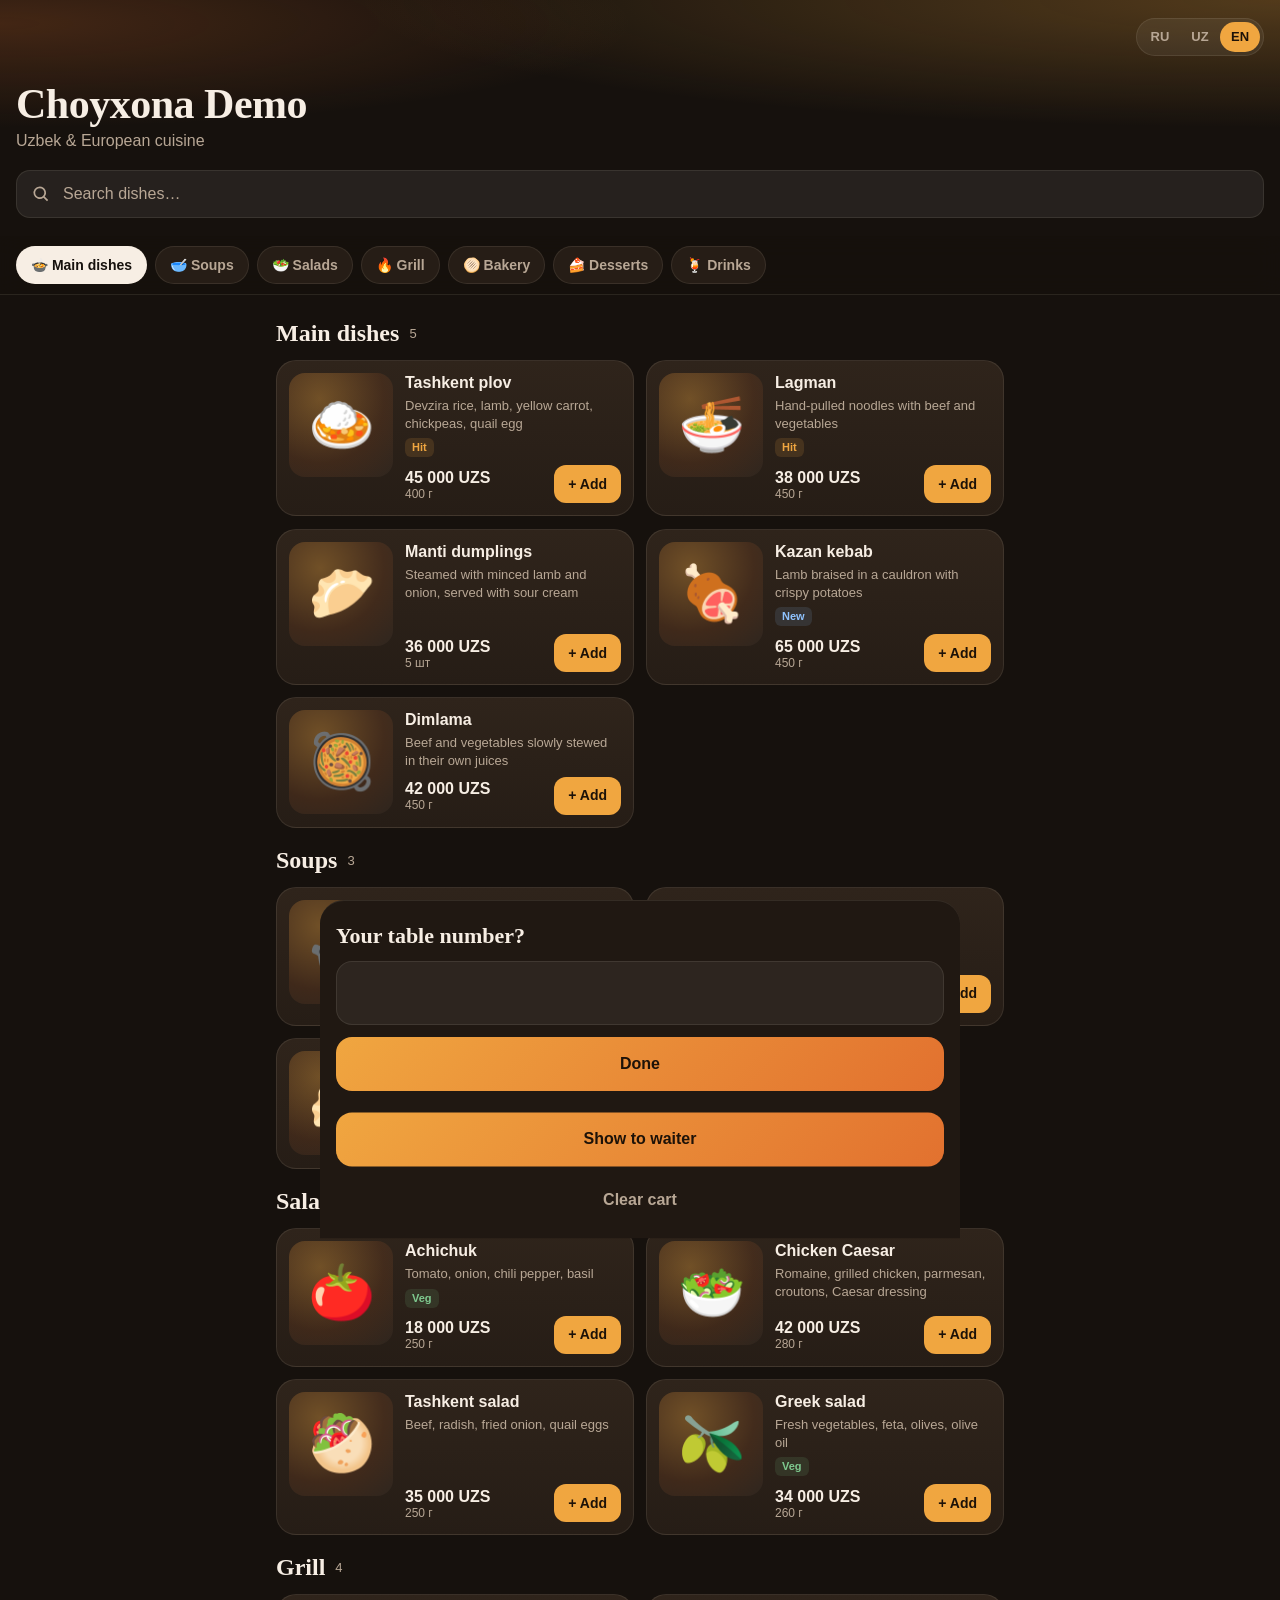
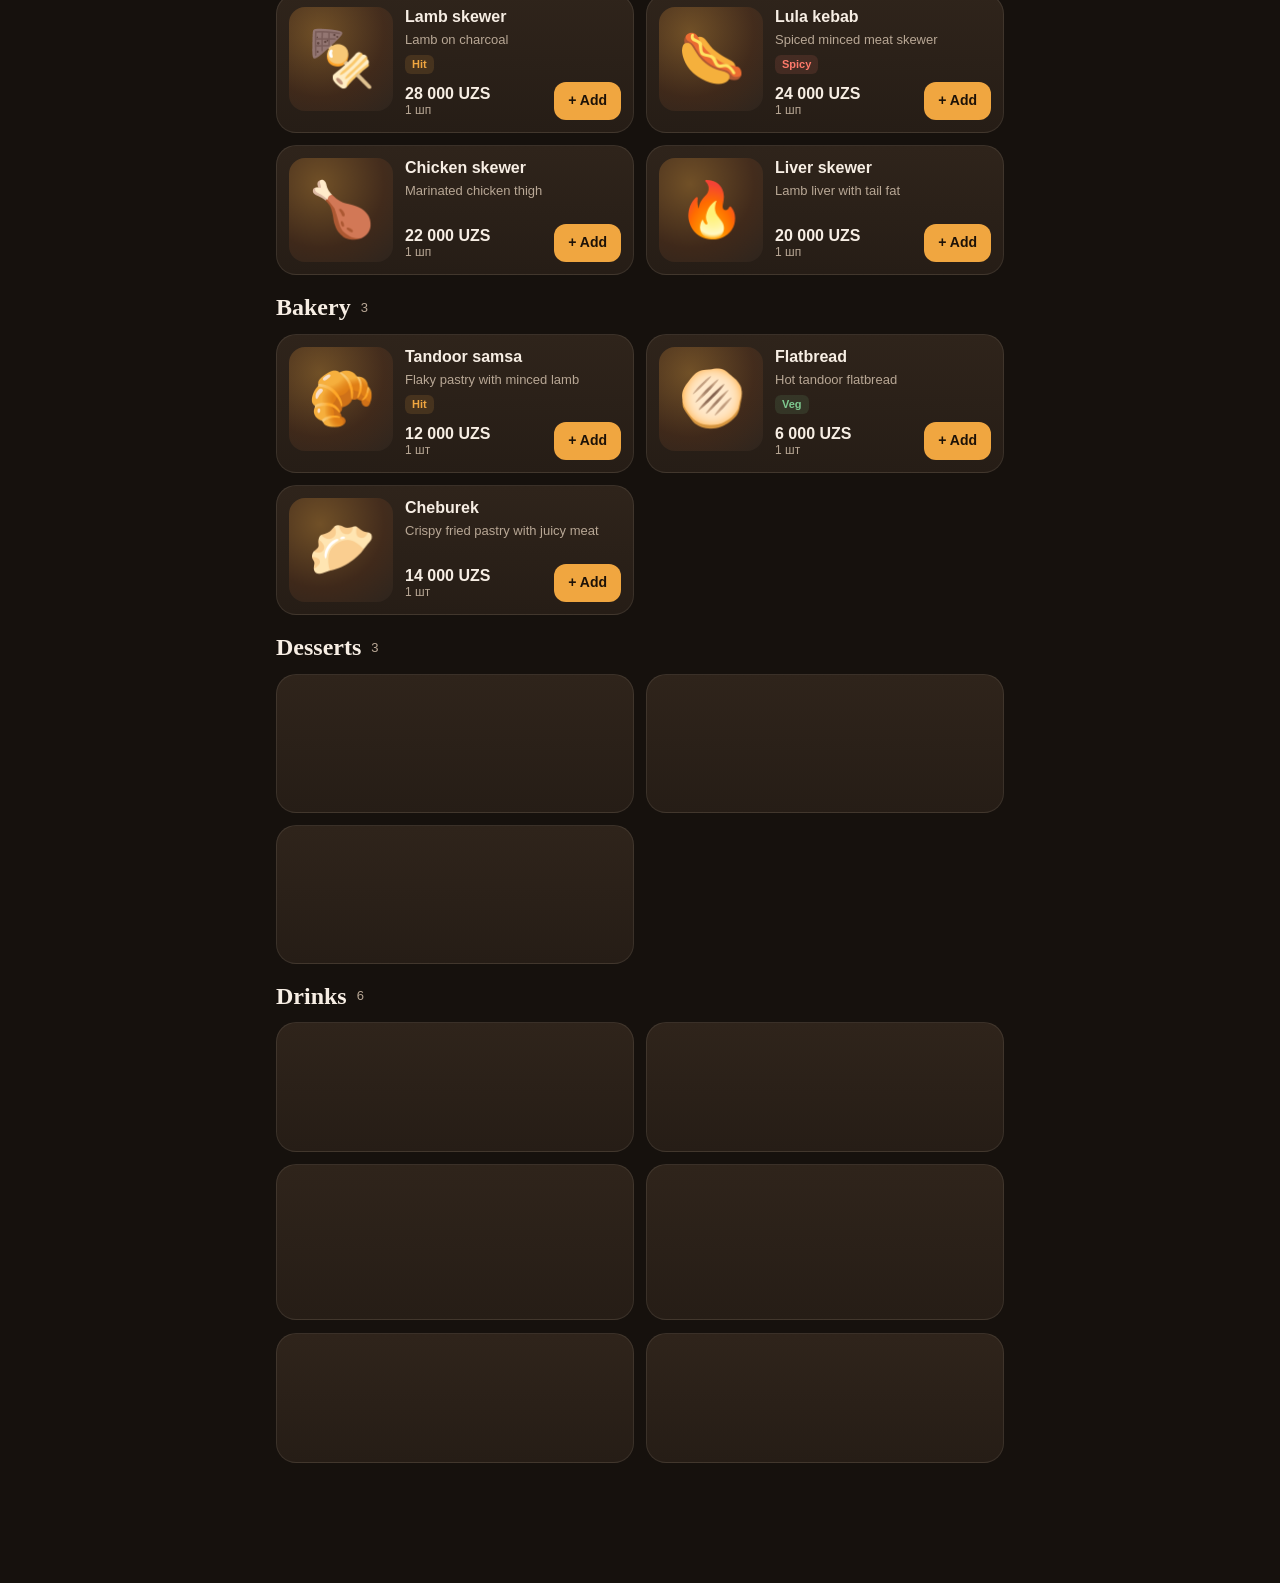
==== index.html @ f31976ab "Add free QR menu PWA with cart, waiter screen and table QR printing Static site (no server) for GitH" ====
<!doctype html>
<html lang="ru">
<head>
  <meta charset="utf-8">
  <meta name="viewport" content="width=device-width, initial-scale=1, viewport-fit=cover">
  <meta name="theme-color" content="#16110d">
  <meta name="description" content="Электронное меню ресторана">
  <title>Меню</title>
  <link rel="manifest" href="manifest.webmanifest">
  <link rel="icon" href="icons/icon.svg" type="image/svg+xml">
  <link rel="apple-touch-icon" href="icons/icon-192.png">
  <link rel="stylesheet" href="styles.css">
</head>
<body>
  <header class="hero">
    <div class="hero__top">
      <div class="table-badge" id="tableBadge" hidden></div>
      <div class="langs" id="langs" role="group" aria-label="Language">
        <button data-lang="ru">RU</button>
        <button data-lang="uz">UZ</button>
        <button data-lang="en">EN</button>
      </div>
    </div>
    <h1 class="hero__name" id="restName"></h1>
    <p class="hero__tagline" id="restTagline"></p>
    <label class="search">
      <svg viewBox="0 0 24 24" aria-hidden="true"><path d="M10.5 3a7.5 7.5 0 0 1 5.9 12.1l4.2 4.2-1.4 1.4-4.2-4.2A7.5 7.5 0 1 1 10.5 3Zm0 2a5.5 5.5 0 1 0 0 11 5.5 5.5 0 0 0 0-11Z"/></svg>
      <input id="search" type="search" autocomplete="off" enterkeyhint="search">
    </label>
  </header>

  <nav class="cats" id="cats" aria-label="Categories"></nav>

  <main id="menu" class="menu"></main>
  <p class="empty" id="emptySearch" hidden></p>

  <!-- Плавающая кнопка корзины -->
  <button class="cart-fab" id="cartFab" hidden>
    <span class="cart-fab__count" id="fabCount">0</span>
    <span class="cart-fab__label" id="fabLabel"></span>
    <span class="cart-fab__sum" id="fabSum"></span>
  </button>

  <!-- Шторка корзины -->
  <div class="sheet" id="cartSheet" aria-hidden="true">
    <div class="sheet__backdrop" data-close></div>
    <section class="sheet__panel" role="dialog" aria-modal="true" aria-labelledby="cartTitle">
      <div class="sheet__grip" data-close></div>
      <div class="sheet__head">
        <h2 id="cartTitle"></h2>
        <button class="icon-btn" data-close aria-label="Close">✕</button>
      </div>
      <div class="cart-list" id="cartList"></div>
      <label class="note">
        <span id="noteLabel"></span>
        <textarea id="orderNote" rows="2"></textarea>
      </label>
      <div class="totals" id="cartTotals"></div>
      <button class="btn btn--primary" id="showWaiter"></button>
      <button class="btn btn--ghost" id="clearCart"></button>
    </section>
  </div>

  <!-- Экран для официанта -->
  <div class="waiter" id="waiter" aria-hidden="true">
    <div class="waiter__inner">
      <div class="waiter__head">
        <button class="icon-btn" id="waiterBack" aria-label="Back">←</button>
        <span id="waiterTitle"></span>
        <span></span>
      </div>
      <div class="waiter__table" id="waiterTable"></div>
      <div class="waiter__time" id="waiterTime"></div>
      <ol class="waiter__list" id="waiterList"></ol>
      <div class="waiter__note" id="waiterNote" hidden></div>
      <div class="waiter__total" id="waiterTotal"></div>
      <div class="waiter__actions">
        <button class="btn btn--dark" id="shareOrder"></button>
        <button class="btn btn--outline" id="doneOrder"></button>
      </div>
    </div>
  </div>

  <!-- Ввод номера стола -->
  <div class="sheet" id="tableSheet" aria-hidden="true">
    <div class="sheet__backdrop" data-close></div>
    <section class="sheet__panel sheet__panel--small" role="dialog" aria-modal="true">
      <h2 id="tableAsk"></h2>
      <input class="table-input" id="tableInput" type="number" inputmode="numeric" min="1" max="999">
      <button class="btn btn--primary" id="tableSave"></button>
    </section>
  </div>

  <div class="toast" id="toast" role="status" aria-live="polite"></div>

  <script src="menu.js"></script>
  <script src="app.js"></script>
</body>
</html>
---- styles.css ----
:root {
  --bg: #16110d;
  --bg-2: #201812;
  --card: #261d16;
  --card-2: #2f241b;
  --line: rgba(255, 236, 214, .09);
  --text: #f7eee4;
  --muted: #b8a795;
  --accent: #f0a640;
  --accent-2: #e2712f;
  --accent-ink: #1d1208;
  --green: #7ec98f;
  --red: #ff7a6b;
  --radius: 20px;
  --safe-b: env(safe-area-inset-bottom, 0px);
  --font: -apple-system, BlinkMacSystemFont, "Segoe UI", Roboto, "Helvetica Neue", Arial, sans-serif;
  --serif: Georgia, "Times New Roman", serif;
}

* { box-sizing: border-box; -webkit-tap-highlight-color: transparent; }
html { scroll-behavior: smooth; scroll-padding-top: 64px; }
body {
  margin: 0;
  background: var(--bg);
  color: var(--text);
  font: 16px/1.4 var(--font);
  -webkit-font-smoothing: antialiased;
  overscroll-behavior-y: none;
}
body.locked { overflow: hidden; }
button { font: inherit; color: inherit; cursor: pointer; border: 0; background: none; }
[hidden] { display: none !important; }

/* ---------- Шапка ---------- */
.hero {
  position: relative;
  padding: 18px 16px 18px;
  background:
    radial-gradient(120% 90% at 100% 0%, rgba(240, 166, 64, .28), transparent 60%),
    radial-gradient(90% 80% at 0% 10%, rgba(226, 113, 47, .22), transparent 55%),
    var(--bg);
  overflow: hidden;
}
.hero::after {
  content: "";
  position: absolute; inset: auto -20% -60px auto;
  width: 220px; height: 220px; border-radius: 50%;
  border: 1px dashed rgba(240, 166, 64, .25);
  pointer-events: none;
}
.hero__top { display: flex; justify-content: space-between; align-items: center; gap: 8px; min-height: 36px; }
.hero__name {
  margin: 26px 0 4px;
  font: 700 clamp(30px, 9vw, 42px)/1.05 var(--serif);
  letter-spacing: -.5px;
}
.hero__tagline { margin: 0 0 18px; color: var(--muted); }

.table-badge {
  padding: 7px 12px;
  border-radius: 999px;
  background: rgba(240, 166, 64, .15);
  color: var(--accent);
  font-weight: 600; font-size: 14px;
}
.langs {
  display: flex; margin-left: auto;
  padding: 3px; border-radius: 999px;
  background: rgba(255, 255, 255, .06);
  border: 1px solid var(--line);
}
.langs button {
  min-width: 40px; height: 30px; padding: 0 10px;
  border-radius: 999px; font-size: 13px; font-weight: 600; color: var(--muted);
  transition: background .2s, color .2s;
}
.langs button.active { background: var(--accent); color: var(--accent-ink); }

.search {
  display: flex; align-items: center; gap: 10px;
  height: 48px; padding: 0 14px;
  border-radius: 14px;
  background: rgba(255, 255, 255, .07);
  border: 1px solid var(--line);
}
.search svg { width: 20px; height: 20px; fill: var(--muted); flex: none; }
.search input {
  flex: 1; min-width: 0; height: 100%;
  border: 0; outline: 0; background: none; color: var(--text);
  font: inherit; font-size: 16px;
}
.search input::placeholder { color: var(--muted); }

/* ---------- Категории ---------- */
.cats {
  position: sticky; top: 0; z-index: 20;
  display: flex; gap: 8px;
  padding: 10px 16px;
  overflow-x: auto; scrollbar-width: none;
  background: rgba(22, 17, 13, .92);
  backdrop-filter: blur(12px); -webkit-backdrop-filter: blur(12px);
  border-bottom: 1px solid var(--line);
}
.cats::-webkit-scrollbar { display: none; }
.cats button {
  flex: none;
  height: 38px; padding: 0 14px;
  border-radius: 999px;
  background: var(--card); border: 1px solid var(--line);
  font-size: 14px; font-weight: 600; color: var(--muted);
  white-space: nowrap;
  transition: background .2s, color .2s;
}
.cats button.active { background: var(--text); color: var(--bg); }

/* ---------- Меню ---------- */
.menu { padding: 6px 16px 120px; max-width: 760px; margin: 0 auto; }
.section { padding-top: 18px; }
.section__title {
  display: flex; align-items: center; gap: 10px;
  margin: 0 0 12px;
  font: 700 24px/1.2 var(--serif);
}
.section__title small { font: 500 13px var(--font); color: var(--muted); }
.grid { display: grid; gap: 12px; }
@media (min-width: 620px) { .grid { grid-template-columns: 1fr 1fr; } }

.dish {
  display: flex; gap: 12px;
  padding: 12px;
  border-radius: var(--radius);
  background: linear-gradient(180deg, var(--card-2), var(--card));
  border: 1px solid var(--line);
  content-visibility: auto;
  contain-intrinsic-size: auto 132px;
}
.dish__pic {
  position: relative; flex: none;
  width: 104px; height: 104px;
  border-radius: 16px; overflow: hidden;
  display: grid; place-items: center;
  font-size: 54px;
  background: radial-gradient(circle at 30% 25%, rgba(240,166,64,.35), rgba(226,113,47,.12) 60%, rgba(255,255,255,.03));
}
.dish__pic img { position: absolute; inset: 0; width: 100%; height: 100%; object-fit: cover; }
.dish__body { flex: 1; min-width: 0; display: flex; flex-direction: column; }
.dish__name { margin: 0; font-size: 16px; font-weight: 650; line-height: 1.25; }
.dish__desc {
  margin: 4px 0 0; color: var(--muted); font-size: 13px; line-height: 1.35;
  display: -webkit-box; -webkit-line-clamp: 2; -webkit-box-orient: vertical; overflow: hidden;
}
.tags { display: flex; flex-wrap: wrap; gap: 4px; margin-top: 6px; }
.tag { padding: 2px 7px; border-radius: 6px; font-size: 11px; font-weight: 700; background: rgba(255,255,255,.07); }
.tag--hit { color: var(--accent); background: rgba(240,166,64,.14); }
.tag--spicy { color: var(--red); background: rgba(255,122,107,.12); }
.tag--veg { color: var(--green); background: rgba(126,201,143,.12); }
.tag--new { color: #8fc3ff; background: rgba(143,195,255,.12); }
.dish__foot { margin-top: auto; padding-top: 8px; display: flex; align-items: center; justify-content: space-between; gap: 8px; }
.price { font-weight: 750; font-size: 16px; white-space: nowrap; line-height: 1.2; }
.price small { display: block; color: var(--muted); font-weight: 500; font-size: 12px; }

.add {
  height: 38px; min-width: 38px; padding: 0 14px;
  border-radius: 12px;
  background: var(--accent); color: var(--accent-ink);
  font-weight: 750; font-size: 14px; white-space: nowrap;
  transition: transform .12s;
}
.add:active { transform: scale(.94); }
.stepper {
  display: flex; align-items: center;
  height: 38px; border-radius: 12px;
  background: rgba(240,166,64,.14);
}
.stepper button {
  width: 38px; height: 38px; border-radius: 12px;
  font-size: 20px; font-weight: 700; color: var(--accent);
}
.stepper button:active { background: rgba(240,166,64,.2); }
.stepper span { min-width: 22px; text-align: center; font-weight: 750; }

.empty { text-align: center; color: var(--muted); padding: 30px 16px 140px; }

/* ---------- Кнопка корзины ---------- */
.cart-fab {
  position: fixed; z-index: 30;
  left: 16px; right: 16px; bottom: calc(14px + var(--safe-b));
  max-width: 560px; margin: 0 auto;
  display: flex; align-items: center; gap: 12px;
  height: 60px; padding: 0 18px 0 10px;
  border-radius: 18px;
  background: linear-gradient(135deg, var(--accent), var(--accent-2));
  color: var(--accent-ink);
  box-shadow: 0 12px 30px rgba(226, 113, 47, .35);
  animation: rise .35s cubic-bezier(.2, .9, .3, 1.2);
}
.cart-fab.bump { animation: bump .3s; }
.cart-fab__count {
  display: grid; place-items: center;
  min-width: 40px; height: 40px; padding: 0 8px; border-radius: 12px;
  background: rgba(29, 18, 8, .16); font-weight: 800;
}
.cart-fab__label { flex: 1; text-align: left; font-weight: 750; }
.cart-fab__sum { font-weight: 800; }
@keyframes rise { from { transform: translateY(120%); } to { transform: none; } }
@keyframes bump { 40% { transform: scale(1.04); } }

/* ---------- Шторка ---------- */
.sheet { position: fixed; inset: 0; z-index: 50; pointer-events: none; }
.sheet__backdrop {
  position: absolute; inset: 0; background: rgba(0, 0, 0, .55);
  opacity: 0; transition: opacity .25s;
}
.sheet__panel {
  position: absolute; left: 0; right: 0; bottom: 0;
  max-width: 640px; margin: 0 auto;
  max-height: 88vh; max-height: 88dvh;
  display: flex; flex-direction: column; gap: 12px;
  padding: 8px 16px calc(16px + var(--safe-b));
  border-radius: 24px 24px 0 0;
  background: var(--bg-2);
  border-top: 1px solid var(--line);
  transform: translateY(100%);
  transition: transform .32s cubic-bezier(.2, .8, .2, 1);
}
.sheet__panel--small { padding-top: 22px; }
.sheet.open { pointer-events: auto; }
.sheet.open .sheet__backdrop { opacity: 1; }
.sheet.open .sheet__panel { transform: none; }
.sheet__grip { width: 44px; height: 5px; margin: 4px auto 2px; border-radius: 9px; background: rgba(255,255,255,.2); }
.sheet__head { display: flex; justify-content: space-between; align-items: center; }
.sheet h2 { margin: 0; font: 700 22px var(--serif); }
.icon-btn {
  width: 40px; height: 40px; border-radius: 12px;
  background: rgba(255,255,255,.07); font-size: 18px;
}

.cart-list { overflow-y: auto; margin: 0 -16px; padding: 0 16px; overscroll-behavior: contain; }
.cart-row { display: flex; align-items: center; gap: 12px; padding: 12px 0; border-bottom: 1px solid var(--line); }
.cart-row__emoji { font-size: 30px; width: 44px; text-align: center; flex: none; }
.cart-row__info { flex: 1; min-width: 0; }
.cart-row__name { font-weight: 650; }
.cart-row__price { color: var(--muted); font-size: 14px; }

.note { display: flex; flex-direction: column; gap: 6px; font-size: 14px; color: var(--muted); }
.note textarea {
  width: 100%; resize: none;
  padding: 10px 12px; border-radius: 12px;
  border: 1px solid var(--line); background: rgba(255,255,255,.05);
  color: var(--text); font: inherit; font-size: 16px;
}
.totals { display: grid; gap: 4px; font-size: 15px; }
.totals div { display: flex; justify-content: space-between; color: var(--muted); }
.totals .grand { color: var(--text); font-size: 20px; font-weight: 800; padding-top: 4px; }

.btn {
  height: 54px; width: 100%; border-radius: 16px;
  font-weight: 750; font-size: 16px;
  transition: transform .12s;
}
.btn:active { transform: scale(.98); }
.btn--primary { background: linear-gradient(135deg, var(--accent), var(--accent-2)); color: var(--accent-ink); }
.btn--ghost { height: 44px; color: var(--muted); }
.btn--dark { background: #1d1208; color: #fff; }
.btn--outline { border: 2px solid #1d1208; color: #1d1208; }

.table-input {
  height: 64px; width: 100%;
  border-radius: 16px; border: 1px solid var(--line);
  background: rgba(255,255,255,.06); color: var(--text);
  text-align: center; font: 800 32px var(--font);
}

/* ---------- Экран официанта (светлый, крупный) ---------- */
.waiter {
  position: fixed; inset: 0; z-index: 60;
  background: #fbf6ef; color: #1d1208;
  overflow-y: auto;
  opacity: 0; transform: scale(.98); pointer-events: none;
  transition: opacity .25s, transform .25s;
}
.waiter.open { opacity: 1; transform: none; pointer-events: auto; }
.waiter__inner { max-width: 640px; margin: 0 auto; padding: 14px 18px calc(24px + var(--safe-b)); }
.waiter__head { display: flex; justify-content: space-between; align-items: center; font-weight: 700; color: #7a6450; }
.waiter .icon-btn { background: rgba(29,18,8,.07); }
.waiter__table { margin-top: 18px; text-align: center; font: 800 clamp(44px, 14vw, 72px)/1 var(--font); }
.waiter__time { text-align: center; color: #7a6450; margin-top: 6px; }
.waiter__list { list-style: none; margin: 22px 0 0; padding: 0; border-top: 2px solid #1d1208; }
.waiter__list li {
  display: grid; grid-template-columns: 54px 1fr auto; gap: 10px; align-items: baseline;
  padding: 14px 0; border-bottom: 1px dashed rgba(29,18,8,.25);
  font-size: 20px;
}
.waiter__list .q { font-weight: 900; font-size: 24px; }
.waiter__list .n { font-weight: 650; }
.waiter__list .n small { display: block; font-size: 14px; font-weight: 500; color: #7a6450; }
.waiter__list .s { font-weight: 700; white-space: nowrap; font-size: 17px; }
.waiter__note { margin-top: 14px; padding: 12px 14px; border-radius: 12px; background: #fff0c9; font-size: 17px; }
.waiter__total { margin: 18px 0 22px; display: grid; gap: 4px; font-size: 16px; color: #7a6450; }
.waiter__total div { display: flex; justify-content: space-between; }
.waiter__total .grand { color: #1d1208; font-size: 26px; font-weight: 900; }
.waiter__actions { display: grid; gap: 10px; }

/* ---------- Toast ---------- */
.toast {
  position: fixed; z-index: 80; left: 50%; bottom: calc(90px + var(--safe-b));
  transform: translate(-50%, 20px); opacity: 0;
  padding: 10px 16px; border-radius: 12px;
  background: var(--text); color: var(--bg); font-weight: 650; font-size: 14px;
  pointer-events: none; transition: opacity .2s, transform .2s;
  max-width: calc(100% - 32px); text-align: center;
}
.toast.show { opacity: 1; transform: translate(-50%, 0); }

@media (prefers-reduced-motion: reduce) {
  *, *::before, *::after { animation: none !important; transition: none !important; }
  html { scroll-behavior: auto; }
}
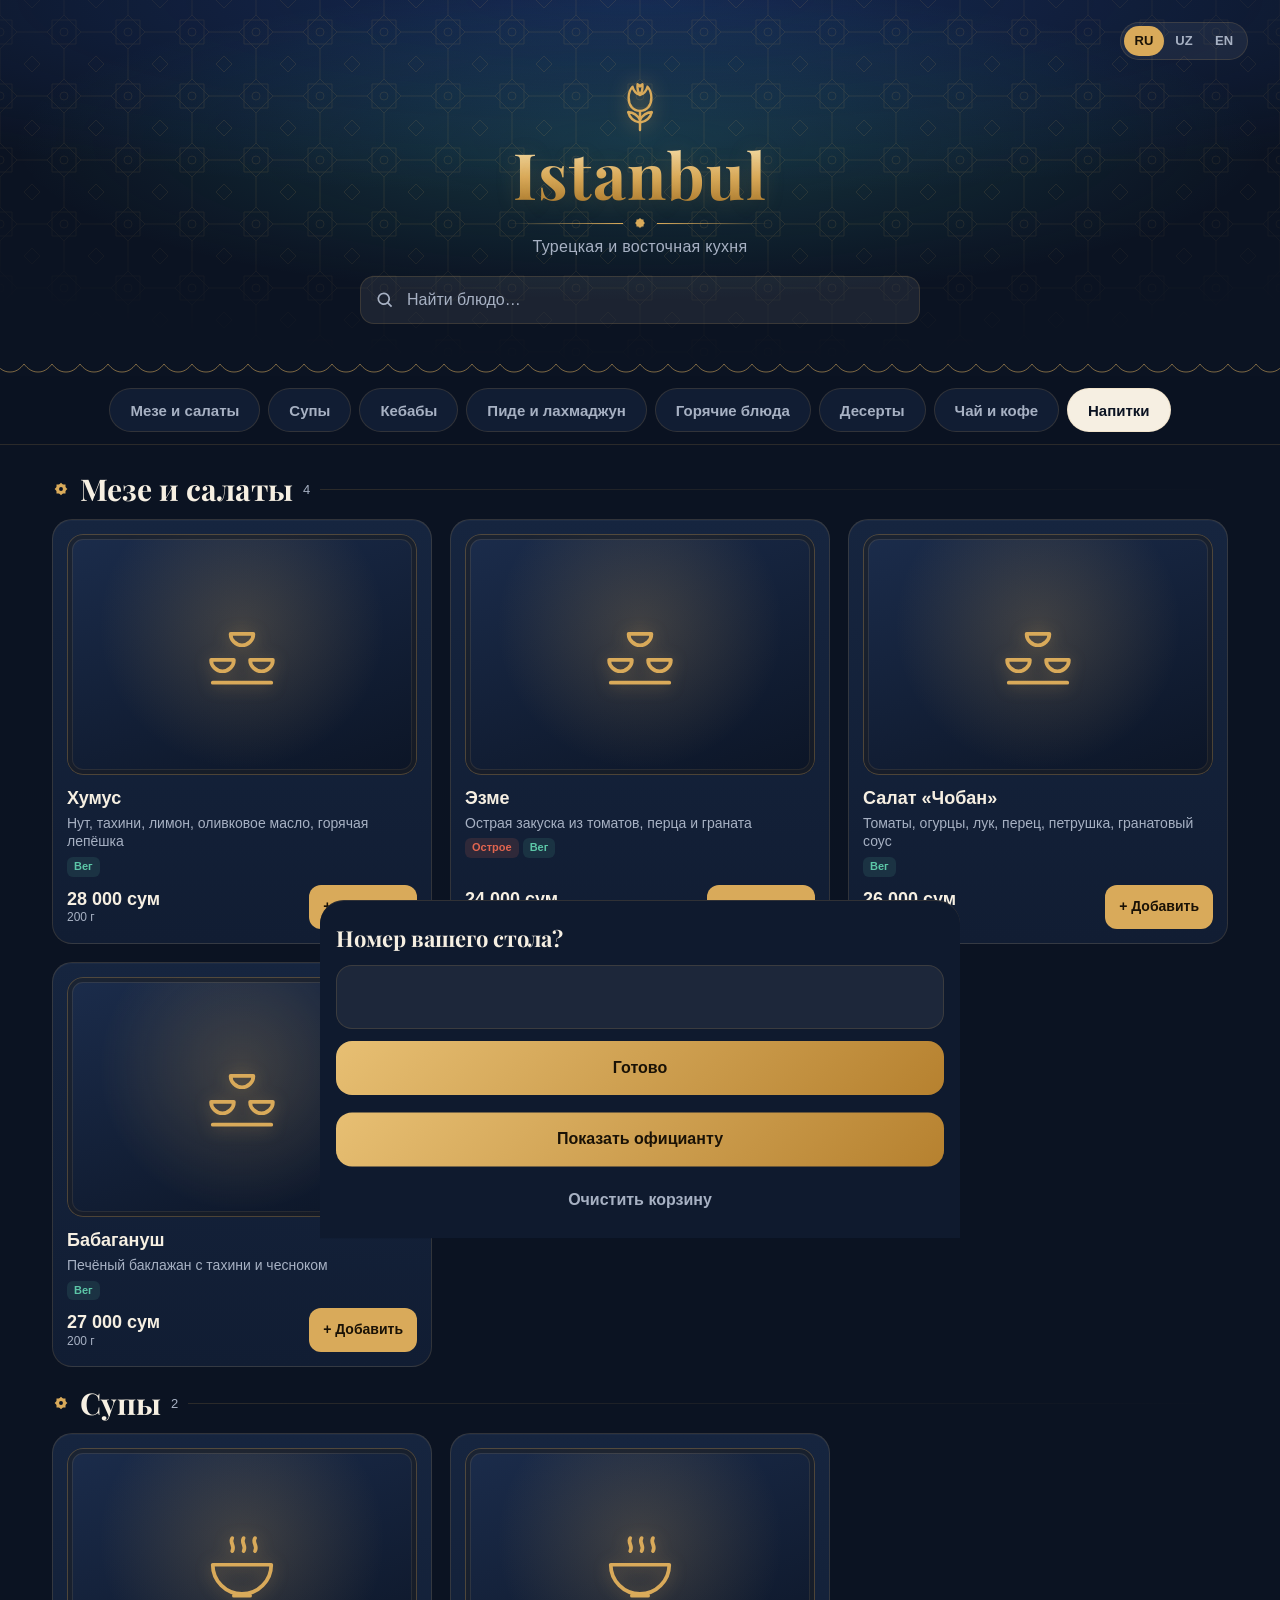
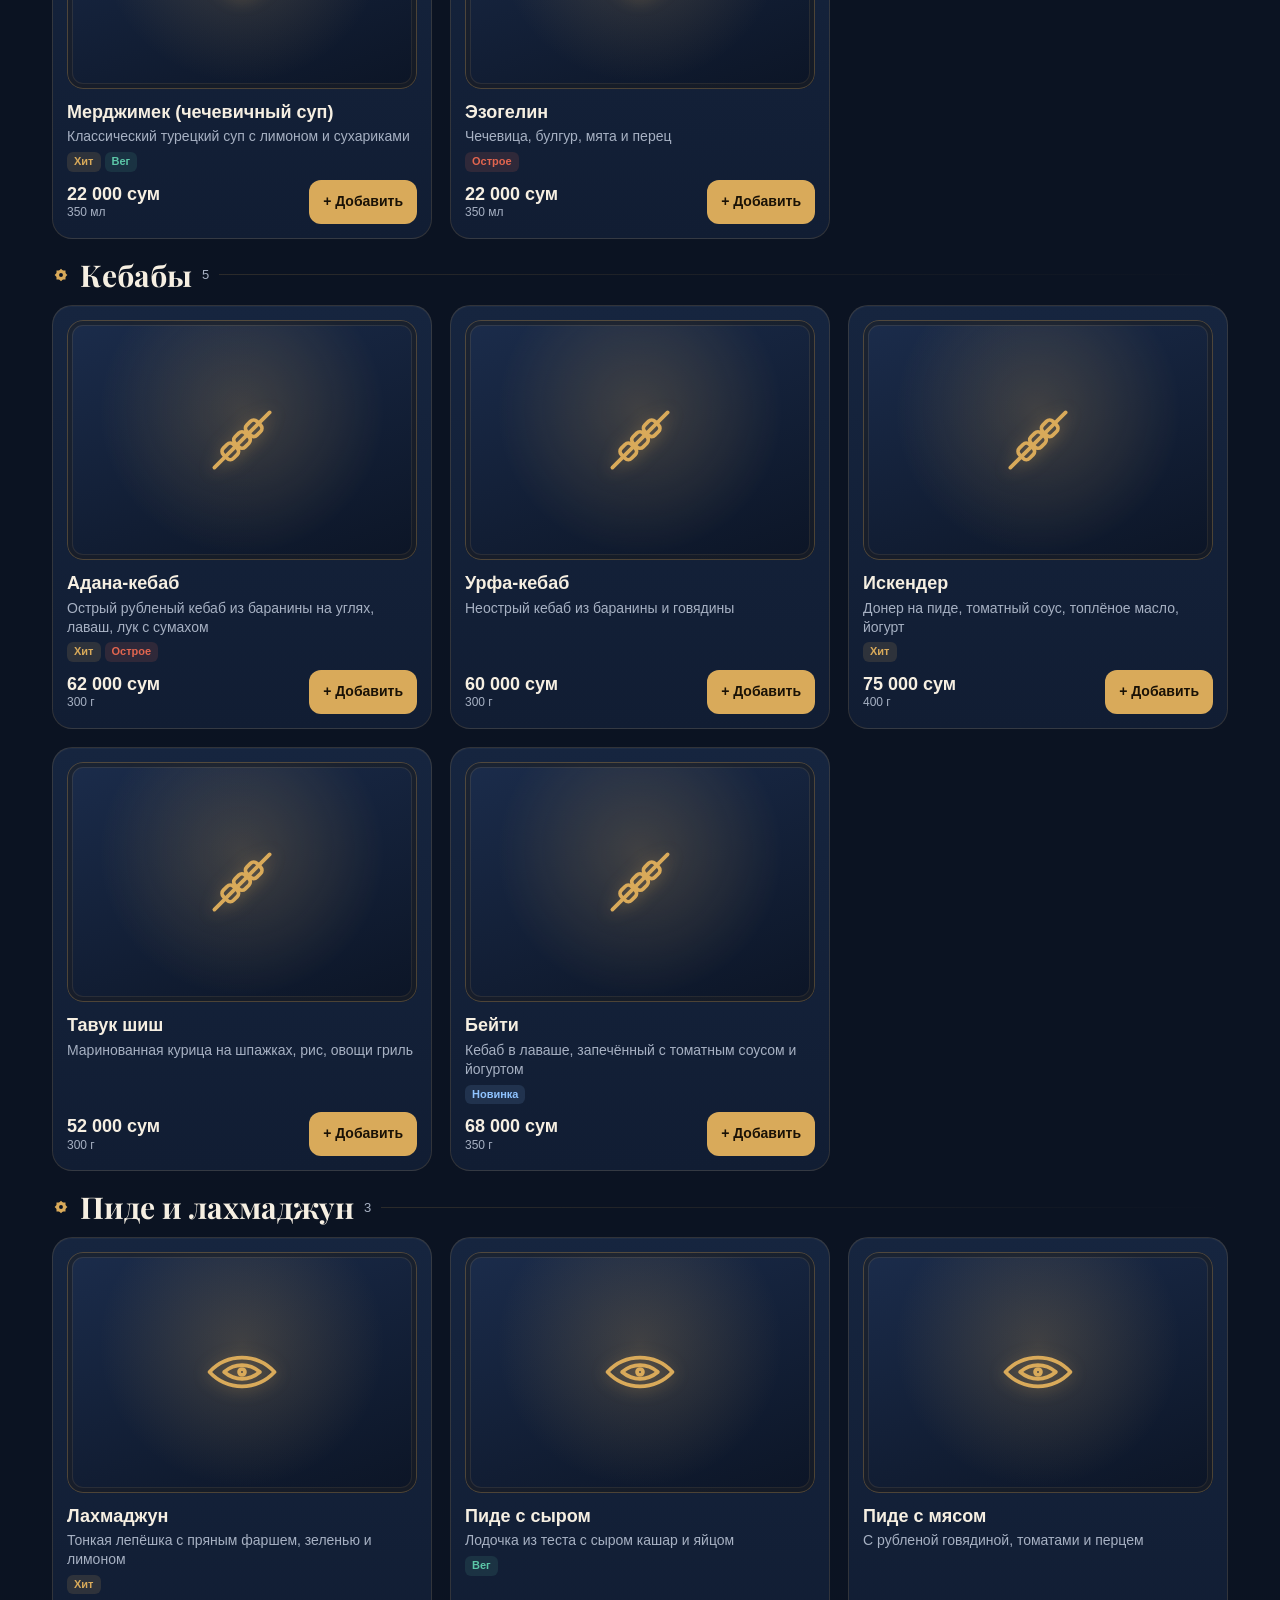
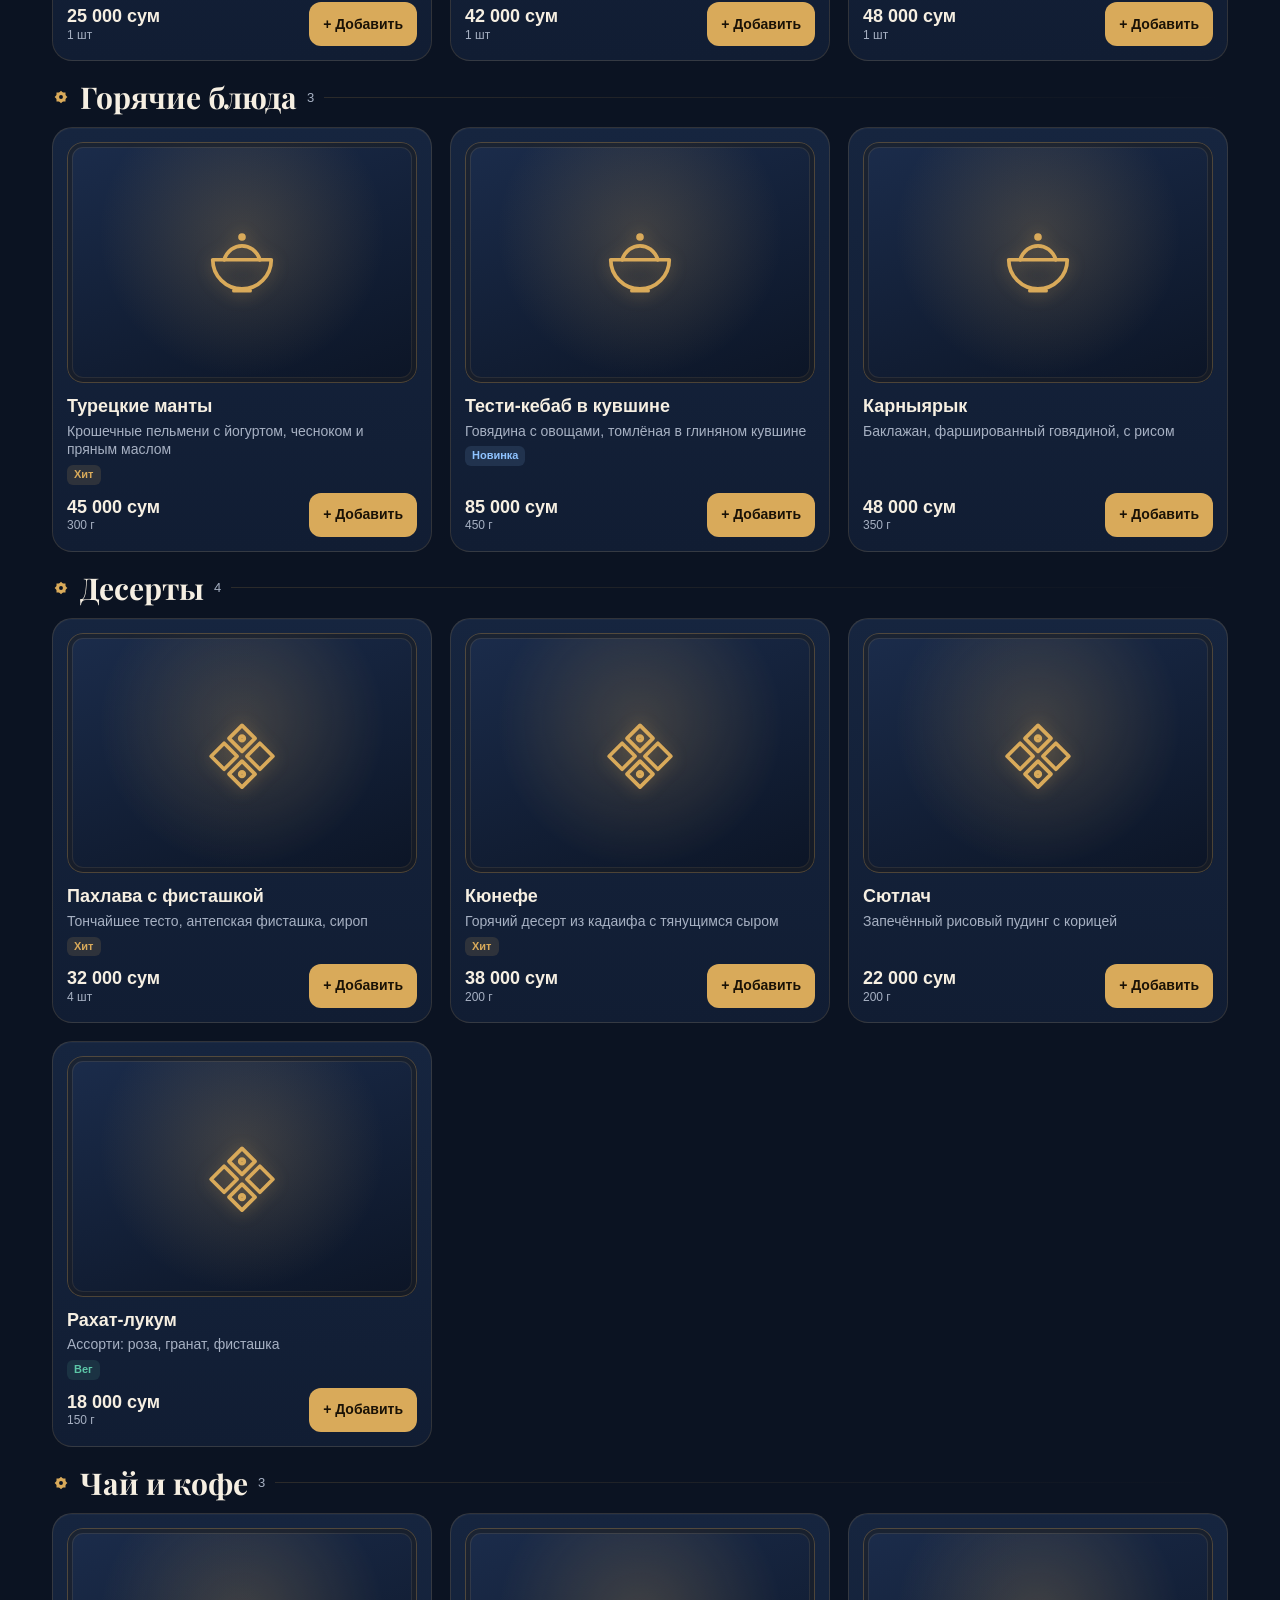
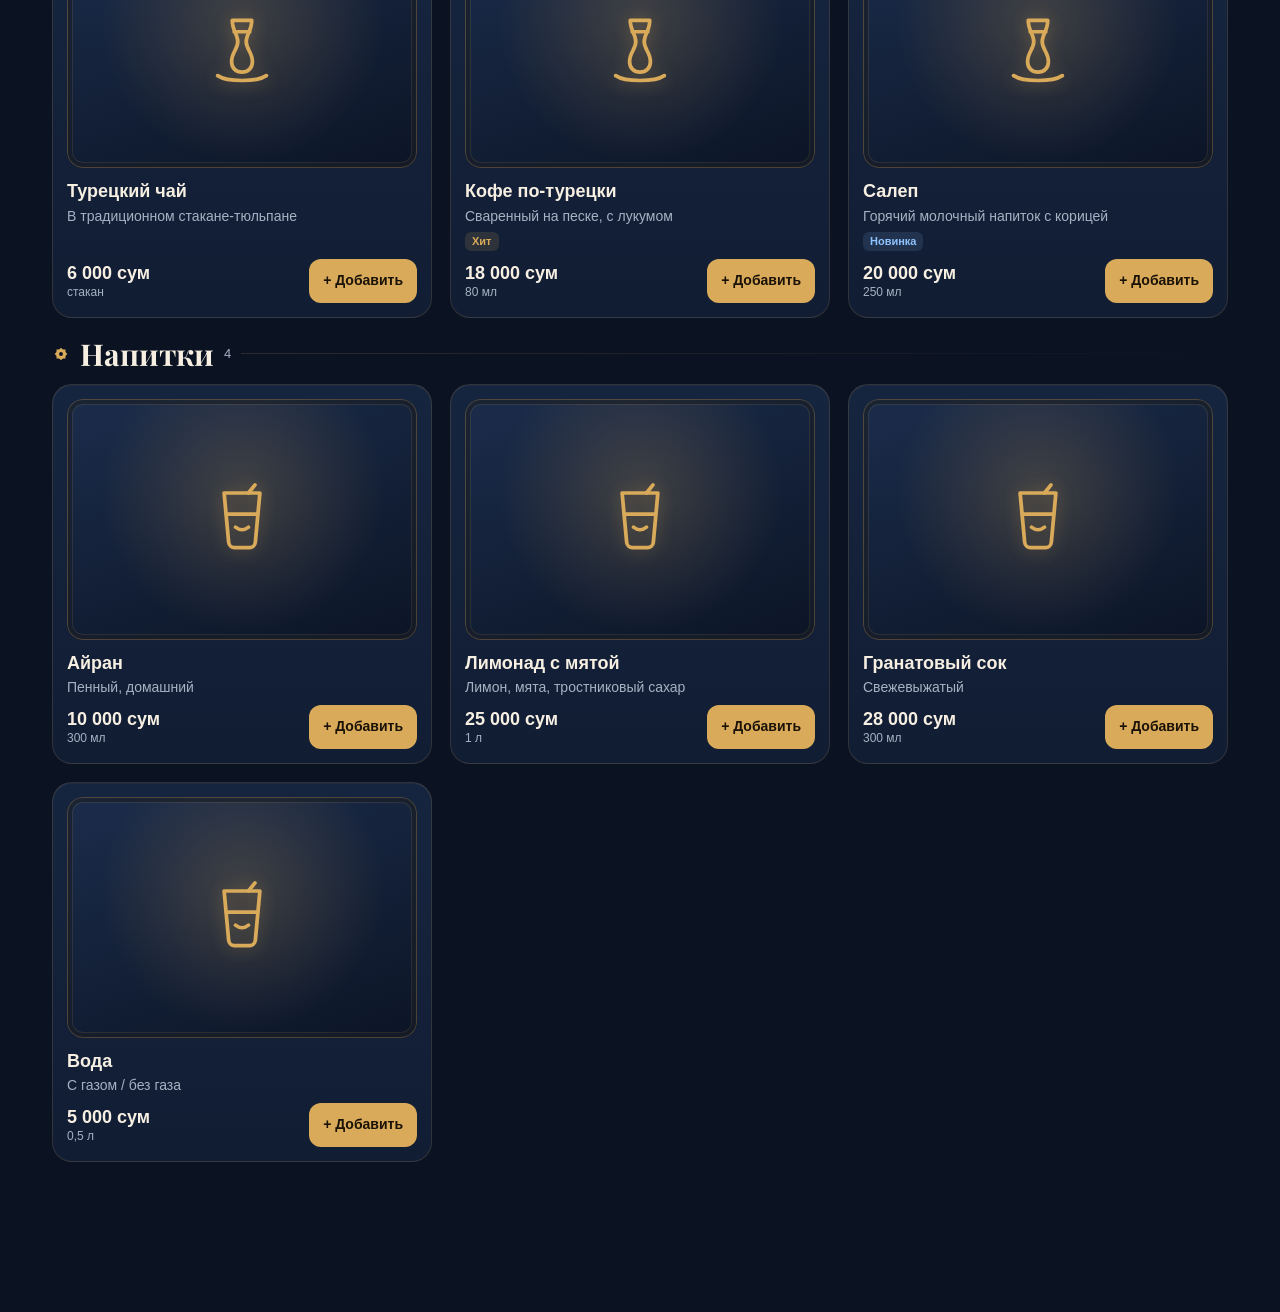
==== commit 28fa771b: "Istanbul theme, tablet layout and Android tablet app - Ottoman/Iznik look: midnight blue, gold, tuli" ====
--- a/index.html
+++ b/index.html
@@ -3,12 +3,13 @@
 <head>
   <meta charset="utf-8">
   <meta name="viewport" content="width=device-width, initial-scale=1, viewport-fit=cover">
-  <meta name="theme-color" content="#16110d">
+  <meta name="theme-color" content="#0b1322">
   <meta name="description" content="Электронное меню ресторана">
   <title>Меню</title>
   <link rel="manifest" href="manifest.webmanifest">
   <link rel="icon" href="icons/icon.svg" type="image/svg+xml">
   <link rel="apple-touch-icon" href="icons/icon-192.png">
+  <link rel="preload" href="fonts/playfair-display-latin-700-normal.woff2" as="font" type="font/woff2" crossorigin>
   <link rel="stylesheet" href="styles.css">
 </head>
 <body>
@@ -21,7 +22,14 @@
         <button data-lang="en">EN</button>
       </div>
     </div>
+    <svg class="hero__tulip" viewBox="0 0 24 24" aria-hidden="true">
+      <path d="M12 21.5V13.6"/>
+      <path d="M12 18.4c-2.6-.4-4.3-2-4.9-4.3 2.2.2 3.9 1.4 4.9 3.3M12 18.4c2.6-.4 4.3-2 4.9-4.3-2.2.2-3.9 1.4-4.9 3.3"/>
+      <path d="M12 13.6c-3.1 0-4.7-2.4-4.7-5.4 0-1.9.6-3.5 1.6-4.6.4 1.7 1.4 2.8 3.1 3.4 1.7-.6 2.7-1.7 3.1-3.4 1 1.1 1.6 2.7 1.6 4.6 0 3-1.6 5.4-4.7 5.4Z"/>
+      <path d="M12 7c-.9-1.3-1.2-2.8-1-4.4.4.2.8.5 1 .9.2-.4.6-.7 1-.9.2 1.6-.1 3.1-1 4.4Z"/>
+    </svg>
     <h1 class="hero__name" id="restName"></h1>
+    <div class="orn" aria-hidden="true"><svg viewBox="0 0 24 24"><rect x="6" y="6" width="12" height="12"/><rect x="6" y="6" width="12" height="12" transform="rotate(45 12 12)"/></svg></div>
     <p class="hero__tagline" id="restTagline"></p>
     <label class="search">
       <svg viewBox="0 0 24 24" aria-hidden="true"><path d="M10.5 3a7.5 7.5 0 0 1 5.9 12.1l4.2 4.2-1.4 1.4-4.2-4.2A7.5 7.5 0 1 1 10.5 3Zm0 2a5.5 5.5 0 1 0 0 11 5.5 5.5 0 0 0 0-11Z"/></svg>
--- a/styles.css
+++ b/styles.css
@@ -1,20 +1,39 @@
+@font-face {
+  font-family: "Playfair Display"; font-style: normal; font-weight: 700; font-display: swap;
+  src: url(fonts/playfair-display-cyrillic-700-normal.woff2) format("woff2");
+  unicode-range: U+0301,U+0400-045F,U+0490-0491,U+04B0-04B1,U+2116;
+}
+@font-face {
+  font-family: "Playfair Display"; font-style: normal; font-weight: 700; font-display: swap;
+  src: url(fonts/playfair-display-latin-ext-700-normal.woff2) format("woff2");
+  unicode-range: U+0100-02BA,U+02BD-02C5,U+02C7-02CC,U+02CE-02D7,U+02DD-02FF,U+0304,U+0308,U+0329,U+1D00-1DBF,U+1E00-1E9F,U+1EF2-1EFF,U+2020,U+20A0-20AB,U+20AD-20C0,U+2113,U+2C60-2C7F,U+A720-A7FF;
+}
+@font-face {
+  font-family: "Playfair Display"; font-style: normal; font-weight: 700; font-display: swap;
+  src: url(fonts/playfair-display-latin-700-normal.woff2) format("woff2");
+  unicode-range: U+0000-00FF,U+0131,U+0152-0153,U+02BB-02BC,U+02C6,U+02DA,U+02DC,U+0304,U+0308,U+0329,U+2000-206F,U+20AC,U+2122,U+2191,U+2193,U+2212,U+2215,U+FEFF,U+FFFD;
+}
+
 :root {
-  --bg: #16110d;
-  --bg-2: #201812;
-  --card: #261d16;
-  --card-2: #2f241b;
-  --line: rgba(255, 236, 214, .09);
-  --text: #f7eee4;
-  --muted: #b8a795;
-  --accent: #f0a640;
-  --accent-2: #e2712f;
-  --accent-ink: #1d1208;
-  --green: #7ec98f;
-  --red: #ff7a6b;
+  /* Палитра «Стамбул»: ночной синий, изник-бирюза, золото, гранат */
+  --bg: #0b1322;
+  --bg-2: #0f1a2e;
+  --card: #111d33;
+  --card-2: #16253f;
+  --line: rgba(214, 167, 86, .16);
+  --text: #f6efe2;
+  --muted: #a7b1c3;
+  --accent: #d9aa5a;
+  --accent-2: #b6812f;
+  --accent-ink: #1a1206;
+  --turq: #3fb8af;
+  --green: #5cc6a7;
+  --red: #e2654f;
   --radius: 20px;
   --safe-b: env(safe-area-inset-bottom, 0px);
   --font: -apple-system, BlinkMacSystemFont, "Segoe UI", Roboto, "Helvetica Neue", Arial, sans-serif;
-  --serif: Georgia, "Times New Roman", serif;
+  --serif: "Playfair Display", Georgia, "Times New Roman", serif;
+  --star: url("data:image/svg+xml,%3Csvg xmlns='http://www.w3.org/2000/svg' width='64' height='64' viewBox='0 0 64 64'%3E%3Cg fill='none' stroke='%23d9aa5a' stroke-width='.9'%3E%3Cpath d='M20 20h24v24H20zM32 15l17 17-17 17-17-17zM32 0v15M32 49v15M0 32h15M49 32h15M0 8 8 0M56 0l8 8M64 56l-8 8M8 64 0 56'/%3E%3Ccircle cx='32' cy='32' r='4'/%3E%3C/g%3E%3C/svg%3E");
 }
 
 * { box-sizing: border-box; -webkit-tap-highlight-color: transparent; }
@@ -34,32 +53,56 @@
 /* ---------- Шапка ---------- */
 .hero {
   position: relative;
-  padding: 18px 16px 18px;
+  padding: 18px 16px 34px;
+  text-align: center;
   background:
-    radial-gradient(120% 90% at 100% 0%, rgba(240, 166, 64, .28), transparent 60%),
-    radial-gradient(90% 80% at 0% 10%, rgba(226, 113, 47, .22), transparent 55%),
+    radial-gradient(70% 60% at 50% 38%, rgba(63, 184, 175, .20), transparent 70%),
+    radial-gradient(120% 80% at 50% 0%, rgba(40, 80, 170, .35), transparent 65%),
     var(--bg);
   overflow: hidden;
 }
+.hero::before {
+  content: ""; position: absolute; inset: 0;
+  background: var(--star) center top / 64px 64px;
+  opacity: .13; pointer-events: none;
+  -webkit-mask-image: radial-gradient(90% 80% at 50% 30%, #000 40%, transparent 85%);
+          mask-image: radial-gradient(90% 80% at 50% 30%, #000 40%, transparent 85%);
+}
 .hero::after {
-  content: "";
-  position: absolute; inset: auto -20% -60px auto;
-  width: 220px; height: 220px; border-radius: 50%;
-  border: 1px dashed rgba(240, 166, 64, .25);
+  /* ряд османских арок внизу шапки */
+  content: ""; position: absolute; left: 0; right: 0; bottom: -1px; height: 14px;
+  background: url("data:image/svg+xml,%3Csvg xmlns='http://www.w3.org/2000/svg' width='28' height='14' viewBox='0 0 28 14'%3E%3Cpath d='M0 14V9C6 9 10 6 14 1c4 5 8 8 14 8v5Z' fill='%230b1322'/%3E%3Cpath d='M0 9C6 9 10 6 14 1c4 5 8 8 14 8' fill='none' stroke='%23d9aa5a' stroke-opacity='.55'/%3E%3C/svg%3E") repeat-x center bottom / 28px 14px;
   pointer-events: none;
 }
-.hero__top { display: flex; justify-content: space-between; align-items: center; gap: 8px; min-height: 36px; }
+.hero > * { position: relative; z-index: 1; }
+.hero__top { display: flex; justify-content: space-between; align-items: center; gap: 8px; min-height: 36px; text-align: left; }
+.hero__tulip {
+  display: block; width: 46px; height: 46px; margin: 18px auto 0;
+  fill: none; stroke: var(--accent); stroke-width: 1; stroke-linecap: round; stroke-linejoin: round;
+  filter: drop-shadow(0 0 10px rgba(217, 170, 90, .45));
+}
 .hero__name {
-  margin: 26px 0 4px;
-  font: 700 clamp(30px, 9vw, 42px)/1.05 var(--serif);
-  letter-spacing: -.5px;
-}
-.hero__tagline { margin: 0 0 18px; color: var(--muted); }
+  margin: 6px 0 0;
+  font: 700 clamp(40px, 13vw, 64px)/1 var(--serif);
+  letter-spacing: 1px;
+  background: linear-gradient(180deg, #f8e2b0 0%, #d9aa5a 55%, #a8772b 100%);
+  -webkit-background-clip: text; background-clip: text; color: transparent;
+  text-shadow: 0 2px 24px rgba(217, 170, 90, .18);
+}
+.hero__logo { display: block; max-height: 84px; max-width: 70%; margin: 0 auto; object-fit: contain; }
+.orn {
+  display: flex; align-items: center; justify-content: center; gap: 10px;
+  margin: 10px auto 6px; width: min(260px, 70%); color: var(--accent);
+}
+.orn::before, .orn::after { content: ""; flex: 1; height: 1px; background: linear-gradient(90deg, transparent, var(--accent)); }
+.orn::after { background: linear-gradient(90deg, var(--accent), transparent); }
+.orn svg { width: 14px; height: 14px; fill: var(--accent); }
+.hero__tagline { margin: 0 0 18px; color: var(--muted); letter-spacing: .3px; }
 
 .table-badge {
   padding: 7px 12px;
   border-radius: 999px;
-  background: rgba(240, 166, 64, .15);
+  background: rgba(217, 170, 90, .15);
   color: var(--accent);
   font-weight: 600; font-size: 14px;
 }
@@ -97,7 +140,7 @@
   display: flex; gap: 8px;
   padding: 10px 16px;
   overflow-x: auto; scrollbar-width: none;
-  background: rgba(22, 17, 13, .92);
+  background: rgba(11, 19, 34, .92);
   backdrop-filter: blur(12px); -webkit-backdrop-filter: blur(12px);
   border-bottom: 1px solid var(--line);
 }
@@ -121,6 +164,11 @@
   margin: 0 0 12px;
   font: 700 24px/1.2 var(--serif);
 }
+.section__title::before {
+  content: ""; width: 18px; height: 18px; flex: none;
+  background: url("data:image/svg+xml,%3Csvg xmlns='http://www.w3.org/2000/svg' viewBox='0 0 24 24'%3E%3Cg fill='%23d9aa5a'%3E%3Crect x='6' y='6' width='12' height='12'/%3E%3Crect x='6' y='6' width='12' height='12' transform='rotate(45 12 12)'/%3E%3C/g%3E%3Ccircle cx='12' cy='12' r='2.6' fill='%230b1322'/%3E%3C/svg%3E") center / contain no-repeat;
+}
+.section__title::after { content: ""; flex: 1; height: 1px; background: linear-gradient(90deg, var(--line), transparent); }
 .section__title small { font: 500 13px var(--font); color: var(--muted); }
 .grid { display: grid; gap: 12px; }
 @media (min-width: 620px) { .grid { grid-template-columns: 1fr 1fr; } }
@@ -131,18 +179,29 @@
   border-radius: var(--radius);
   background: linear-gradient(180deg, var(--card-2), var(--card));
   border: 1px solid var(--line);
-  content-visibility: auto;
-  contain-intrinsic-size: auto 132px;
+  box-shadow: inset 0 1px 0 rgba(255, 255, 255, .03);
 }
 .dish__pic {
   position: relative; flex: none;
-  width: 104px; height: 104px;
+  width: 108px; height: 108px;
   border-radius: 16px; overflow: hidden;
   display: grid; place-items: center;
-  font-size: 54px;
-  background: radial-gradient(circle at 30% 25%, rgba(240,166,64,.35), rgba(226,113,47,.12) 60%, rgba(255,255,255,.03));
-}
-.dish__pic img { position: absolute; inset: 0; width: 100%; height: 100%; object-fit: cover; }
+  background:
+    radial-gradient(circle at 50% 38%, rgba(217,170,90,.22), transparent 62%),
+    linear-gradient(160deg, #1b2c4b, #0c1526);
+  box-shadow: inset 0 0 0 1px rgba(217,170,90,.28), inset 0 0 0 5px rgba(11,19,34,.6), inset 0 0 0 6px rgba(217,170,90,.12);
+}
+.ico {
+  width: 46px; height: 46px;
+  fill: none; stroke: var(--accent); stroke-width: 1.15; stroke-linecap: round; stroke-linejoin: round;
+  filter: drop-shadow(0 2px 8px rgba(217,170,90,.35));
+}
+.dish__pic img {
+  position: absolute; inset: 0; width: 100%; height: 100%; object-fit: cover;
+  opacity: 0; transition: opacity .35s;
+}
+.dish__pic.loaded img { opacity: 1; }
+.dish__pic.loaded .ico { visibility: hidden; }
 .dish__body { flex: 1; min-width: 0; display: flex; flex-direction: column; }
 .dish__name { margin: 0; font-size: 16px; font-weight: 650; line-height: 1.25; }
 .dish__desc {
@@ -151,9 +210,9 @@
 }
 .tags { display: flex; flex-wrap: wrap; gap: 4px; margin-top: 6px; }
 .tag { padding: 2px 7px; border-radius: 6px; font-size: 11px; font-weight: 700; background: rgba(255,255,255,.07); }
-.tag--hit { color: var(--accent); background: rgba(240,166,64,.14); }
-.tag--spicy { color: var(--red); background: rgba(255,122,107,.12); }
-.tag--veg { color: var(--green); background: rgba(126,201,143,.12); }
+.tag--hit { color: var(--accent); background: rgba(217,170,90,.14); }
+.tag--spicy { color: var(--red); background: rgba(226,101,79,.14); }
+.tag--veg { color: var(--green); background: rgba(92,198,167,.12); }
 .tag--new { color: #8fc3ff; background: rgba(143,195,255,.12); }
 .dish__foot { margin-top: auto; padding-top: 8px; display: flex; align-items: center; justify-content: space-between; gap: 8px; }
 .price { font-weight: 750; font-size: 16px; white-space: nowrap; line-height: 1.2; }
@@ -170,13 +229,13 @@
 .stepper {
   display: flex; align-items: center;
   height: 38px; border-radius: 12px;
-  background: rgba(240,166,64,.14);
+  background: rgba(217,170,90,.14);
 }
 .stepper button {
   width: 38px; height: 38px; border-radius: 12px;
   font-size: 20px; font-weight: 700; color: var(--accent);
 }
-.stepper button:active { background: rgba(240,166,64,.2); }
+.stepper button:active { background: rgba(217,170,90,.2); }
 .stepper span { min-width: 22px; text-align: center; font-weight: 750; }
 
 .empty { text-align: center; color: var(--muted); padding: 30px 16px 140px; }
@@ -189,9 +248,9 @@
   display: flex; align-items: center; gap: 12px;
   height: 60px; padding: 0 18px 0 10px;
   border-radius: 18px;
-  background: linear-gradient(135deg, var(--accent), var(--accent-2));
+  background: linear-gradient(135deg, #e7bf73, var(--accent-2));
   color: var(--accent-ink);
-  box-shadow: 0 12px 30px rgba(226, 113, 47, .35);
+  box-shadow: 0 12px 30px rgba(182, 129, 47, .35);
   animation: rise .35s cubic-bezier(.2, .9, .3, 1.2);
 }
 .cart-fab.bump { animation: bump .3s; }
@@ -237,7 +296,14 @@
 
 .cart-list { overflow-y: auto; margin: 0 -16px; padding: 0 16px; overscroll-behavior: contain; }
 .cart-row { display: flex; align-items: center; gap: 12px; padding: 12px 0; border-bottom: 1px solid var(--line); }
-.cart-row__emoji { font-size: 30px; width: 44px; text-align: center; flex: none; }
+.cart-row__pic {
+  width: 48px; height: 48px; flex: none; border-radius: 12px; overflow: hidden;
+  display: grid; place-items: center;
+  background: linear-gradient(160deg, #1b2c4b, #0c1526);
+  box-shadow: inset 0 0 0 1px rgba(217,170,90,.25);
+}
+.cart-row__pic .ico { width: 26px; height: 26px; filter: none; }
+.cart-row__pic img { width: 100%; height: 100%; object-fit: cover; }
 .cart-row__info { flex: 1; min-width: 0; }
 .cart-row__name { font-weight: 650; }
 .cart-row__price { color: var(--muted); font-size: 14px; }
@@ -259,10 +325,10 @@
   transition: transform .12s;
 }
 .btn:active { transform: scale(.98); }
-.btn--primary { background: linear-gradient(135deg, var(--accent), var(--accent-2)); color: var(--accent-ink); }
+.btn--primary { background: linear-gradient(135deg, #e7bf73, var(--accent-2)); color: var(--accent-ink); }
 .btn--ghost { height: 44px; color: var(--muted); }
-.btn--dark { background: #1d1208; color: #fff; }
-.btn--outline { border: 2px solid #1d1208; color: #1d1208; }
+.btn--dark { background: #0e1a30; color: #fff; }
+.btn--outline { border: 2px solid #0e1a30; color: #0e1a30; }
 
 .table-input {
   height: 64px; width: 100%;
@@ -274,31 +340,31 @@
 /* ---------- Экран официанта (светлый, крупный) ---------- */
 .waiter {
   position: fixed; inset: 0; z-index: 60;
-  background: #fbf6ef; color: #1d1208;
+  background: #fbf6ec; color: #0e1a30;
   overflow-y: auto;
   opacity: 0; transform: scale(.98); pointer-events: none;
   transition: opacity .25s, transform .25s;
 }
 .waiter.open { opacity: 1; transform: none; pointer-events: auto; }
 .waiter__inner { max-width: 640px; margin: 0 auto; padding: 14px 18px calc(24px + var(--safe-b)); }
-.waiter__head { display: flex; justify-content: space-between; align-items: center; font-weight: 700; color: #7a6450; }
-.waiter .icon-btn { background: rgba(29,18,8,.07); }
+.waiter__head { display: flex; justify-content: space-between; align-items: center; font-weight: 700; color: #5d6a80; }
+.waiter .icon-btn { background: rgba(14,26,48,.07); }
 .waiter__table { margin-top: 18px; text-align: center; font: 800 clamp(44px, 14vw, 72px)/1 var(--font); }
-.waiter__time { text-align: center; color: #7a6450; margin-top: 6px; }
-.waiter__list { list-style: none; margin: 22px 0 0; padding: 0; border-top: 2px solid #1d1208; }
+.waiter__time { text-align: center; color: #5d6a80; margin-top: 6px; }
+.waiter__list { list-style: none; margin: 22px 0 0; padding: 0; border-top: 2px solid #0e1a30; }
 .waiter__list li {
   display: grid; grid-template-columns: 54px 1fr auto; gap: 10px; align-items: baseline;
-  padding: 14px 0; border-bottom: 1px dashed rgba(29,18,8,.25);
+  padding: 14px 0; border-bottom: 1px dashed rgba(14,26,48,.25);
   font-size: 20px;
 }
 .waiter__list .q { font-weight: 900; font-size: 24px; }
 .waiter__list .n { font-weight: 650; }
-.waiter__list .n small { display: block; font-size: 14px; font-weight: 500; color: #7a6450; }
+.waiter__list .n small { display: block; font-size: 14px; font-weight: 500; color: #5d6a80; }
 .waiter__list .s { font-weight: 700; white-space: nowrap; font-size: 17px; }
 .waiter__note { margin-top: 14px; padding: 12px 14px; border-radius: 12px; background: #fff0c9; font-size: 17px; }
-.waiter__total { margin: 18px 0 22px; display: grid; gap: 4px; font-size: 16px; color: #7a6450; }
+.waiter__total { margin: 18px 0 22px; display: grid; gap: 4px; font-size: 16px; color: #5d6a80; }
 .waiter__total div { display: flex; justify-content: space-between; }
-.waiter__total .grand { color: #1d1208; font-size: 26px; font-weight: 900; }
+.waiter__total .grand { color: #0e1a30; font-size: 26px; font-weight: 900; }
 .waiter__actions { display: grid; gap: 10px; }
 
 /* ---------- Toast ---------- */
@@ -312,6 +378,28 @@
 }
 .toast.show { opacity: 1; transform: translate(-50%, 0); }
 
+/* ---------- Планшет: крупные карточки с фото сверху ---------- */
+@media (min-width: 900px) {
+  html { scroll-padding-top: 76px; }
+  .hero { padding: 22px 32px 52px; }
+  .hero__tulip { width: 58px; height: 58px; }
+  .search { max-width: 560px; margin: 0 auto; }
+  .cats { justify-content: center; padding: 12px 32px; }
+  .cats button { height: 44px; padding: 0 20px; font-size: 15px; }
+  .menu { max-width: 1240px; padding: 8px 32px 150px; }
+  .section__title { font-size: 30px; }
+  .grid { grid-template-columns: repeat(3, 1fr); gap: 18px; }
+  .dish { flex-direction: column; padding: 14px; }
+  .dish__pic { width: 100%; height: auto; aspect-ratio: 16 / 11; }
+  .dish__pic .ico { width: 78px; height: 78px; }
+  .dish__name { font-size: 18px; }
+  .dish__desc { font-size: 14px; -webkit-line-clamp: 3; }
+  .add, .stepper, .stepper button { height: 44px; }
+  .stepper button { width: 44px; }
+  .price { font-size: 18px; }
+}
+@media (min-width: 1400px) { .grid { grid-template-columns: repeat(4, 1fr); } }
+
 @media (prefers-reduced-motion: reduce) {
   *, *::before, *::after { animation: none !important; transition: none !important; }
   html { scroll-behavior: auto; }
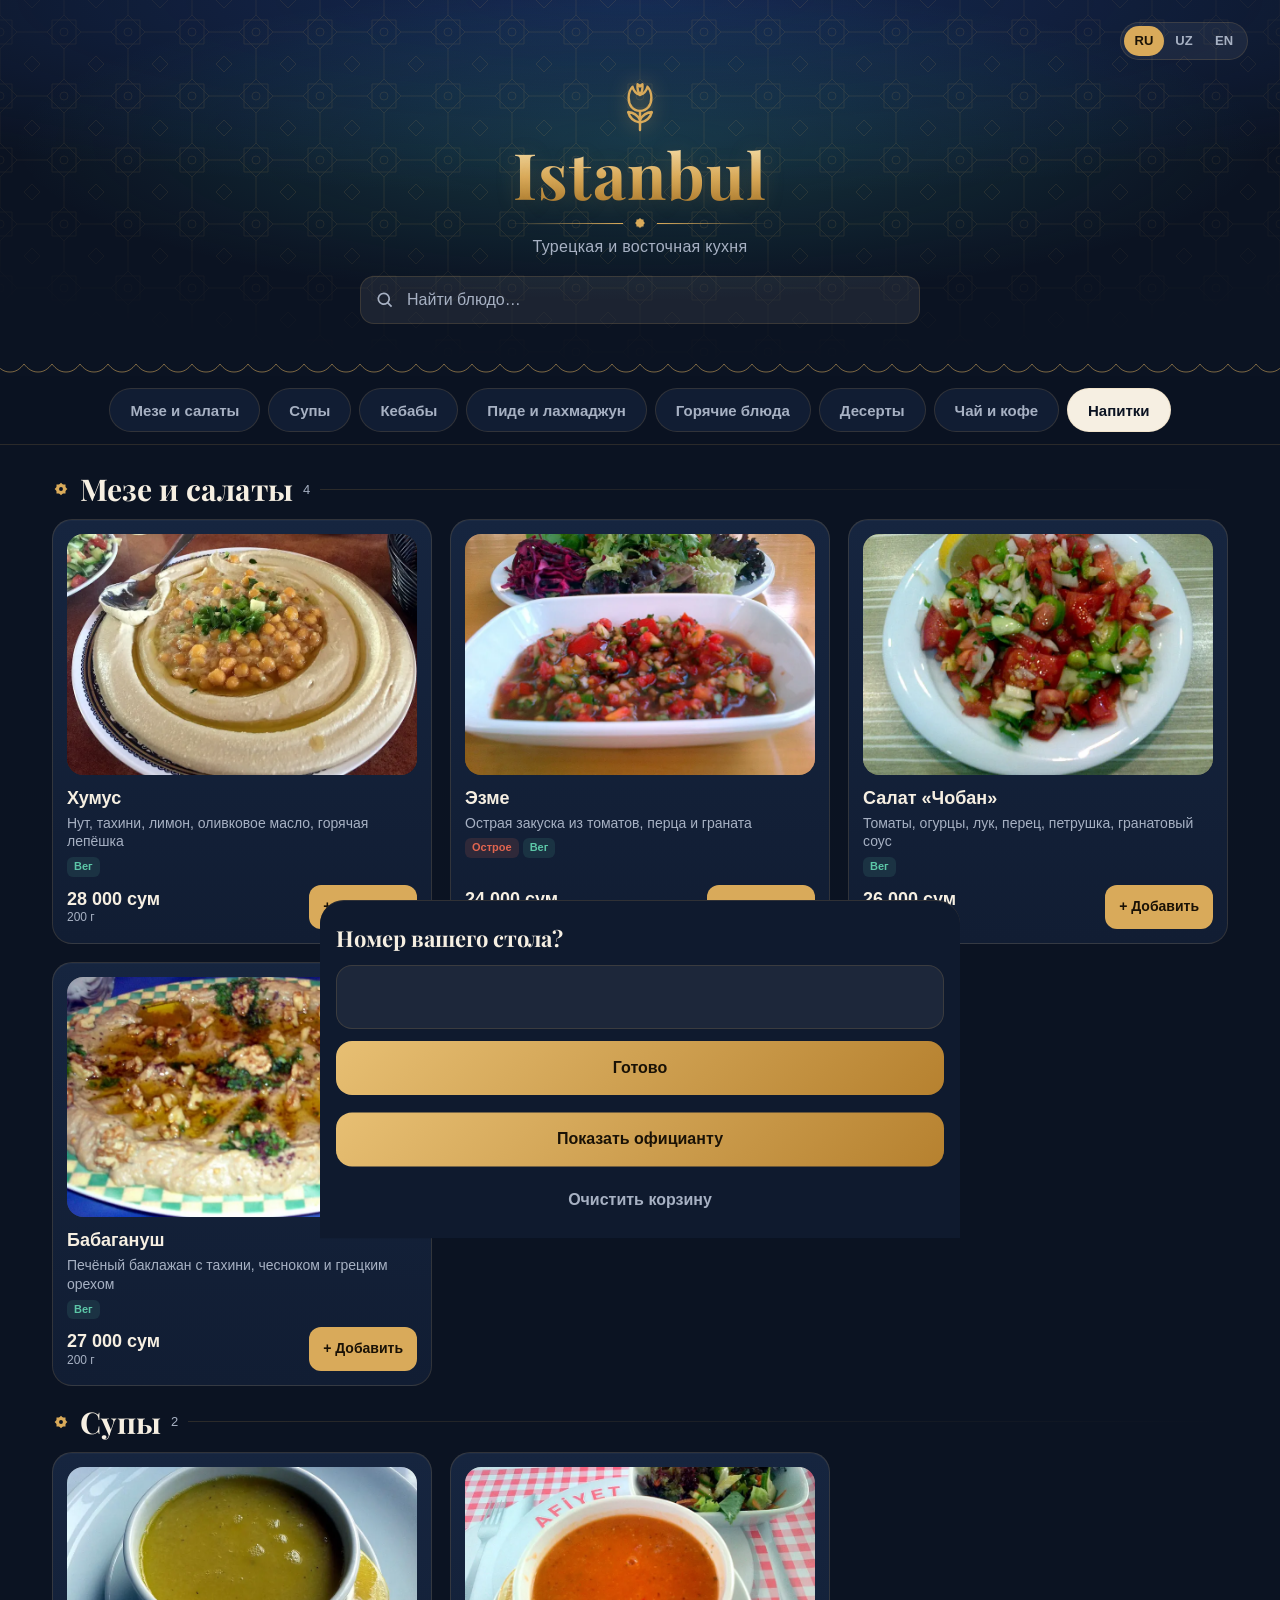
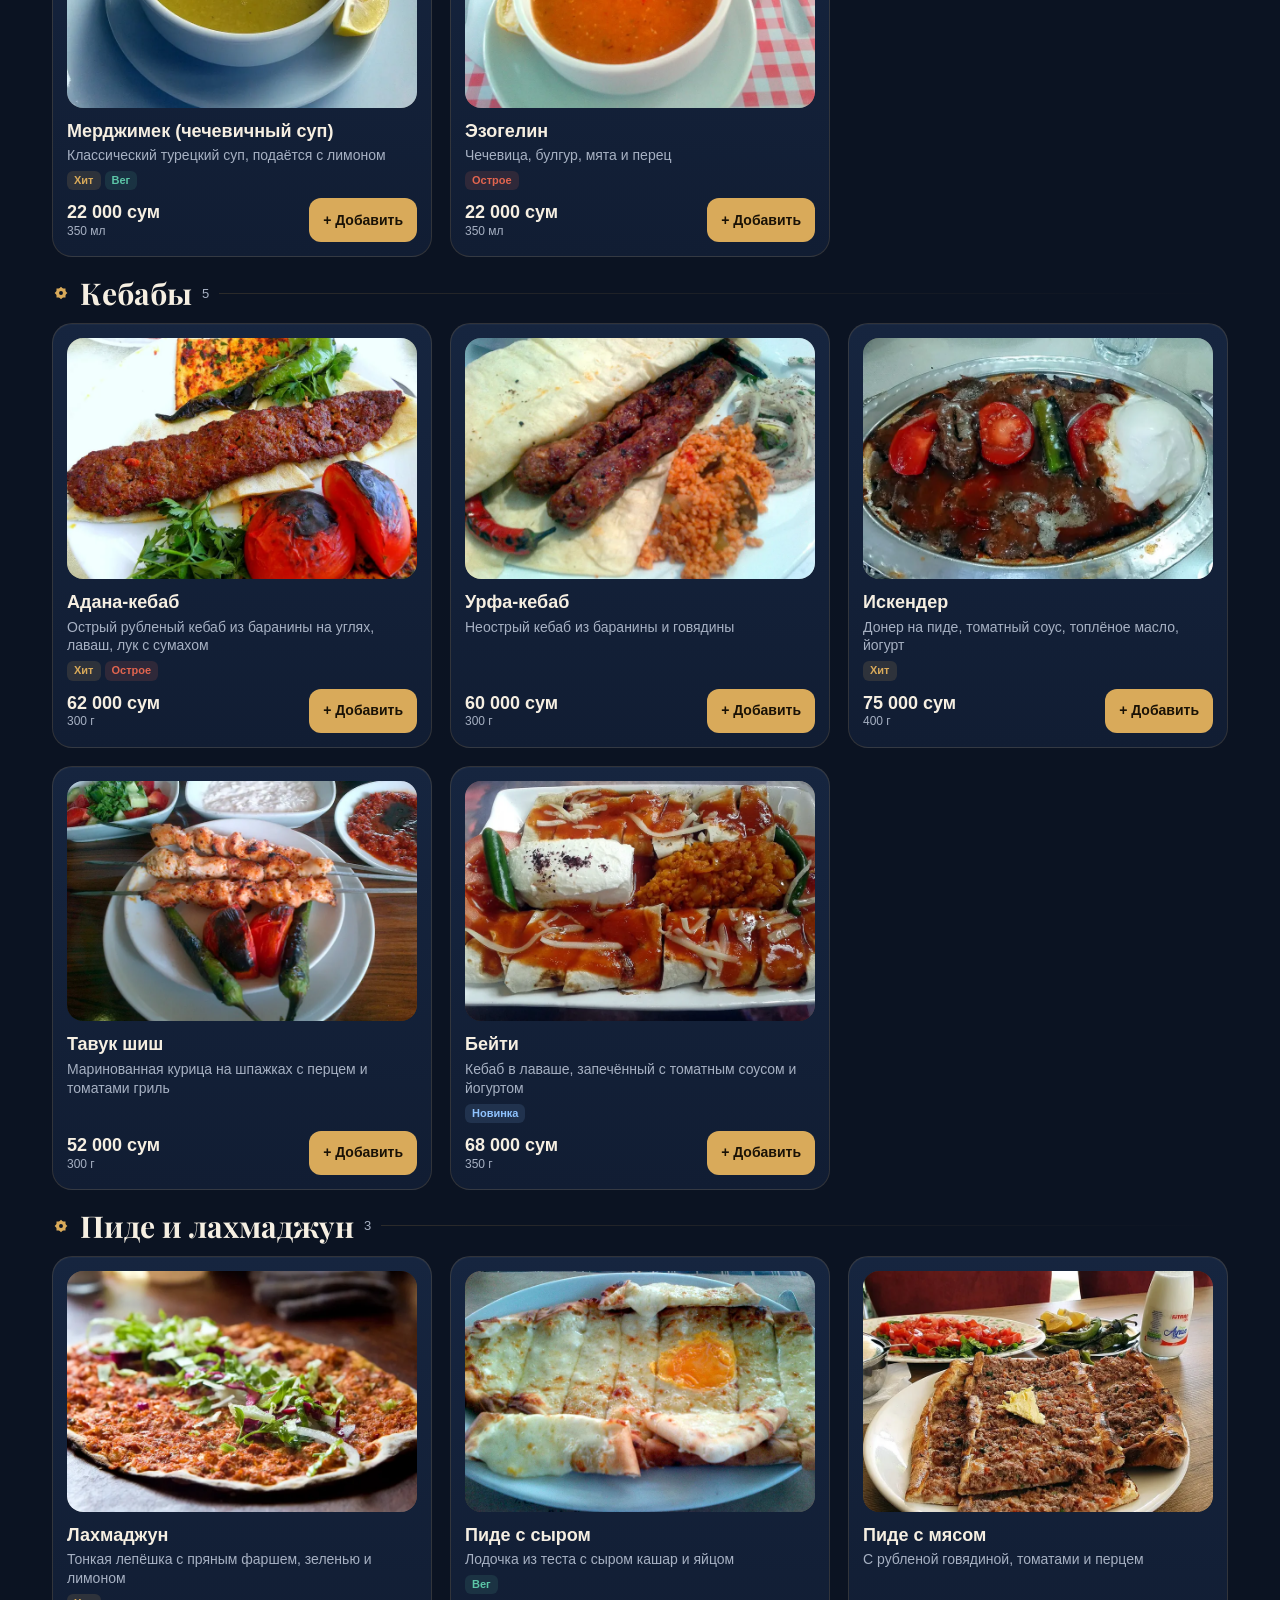
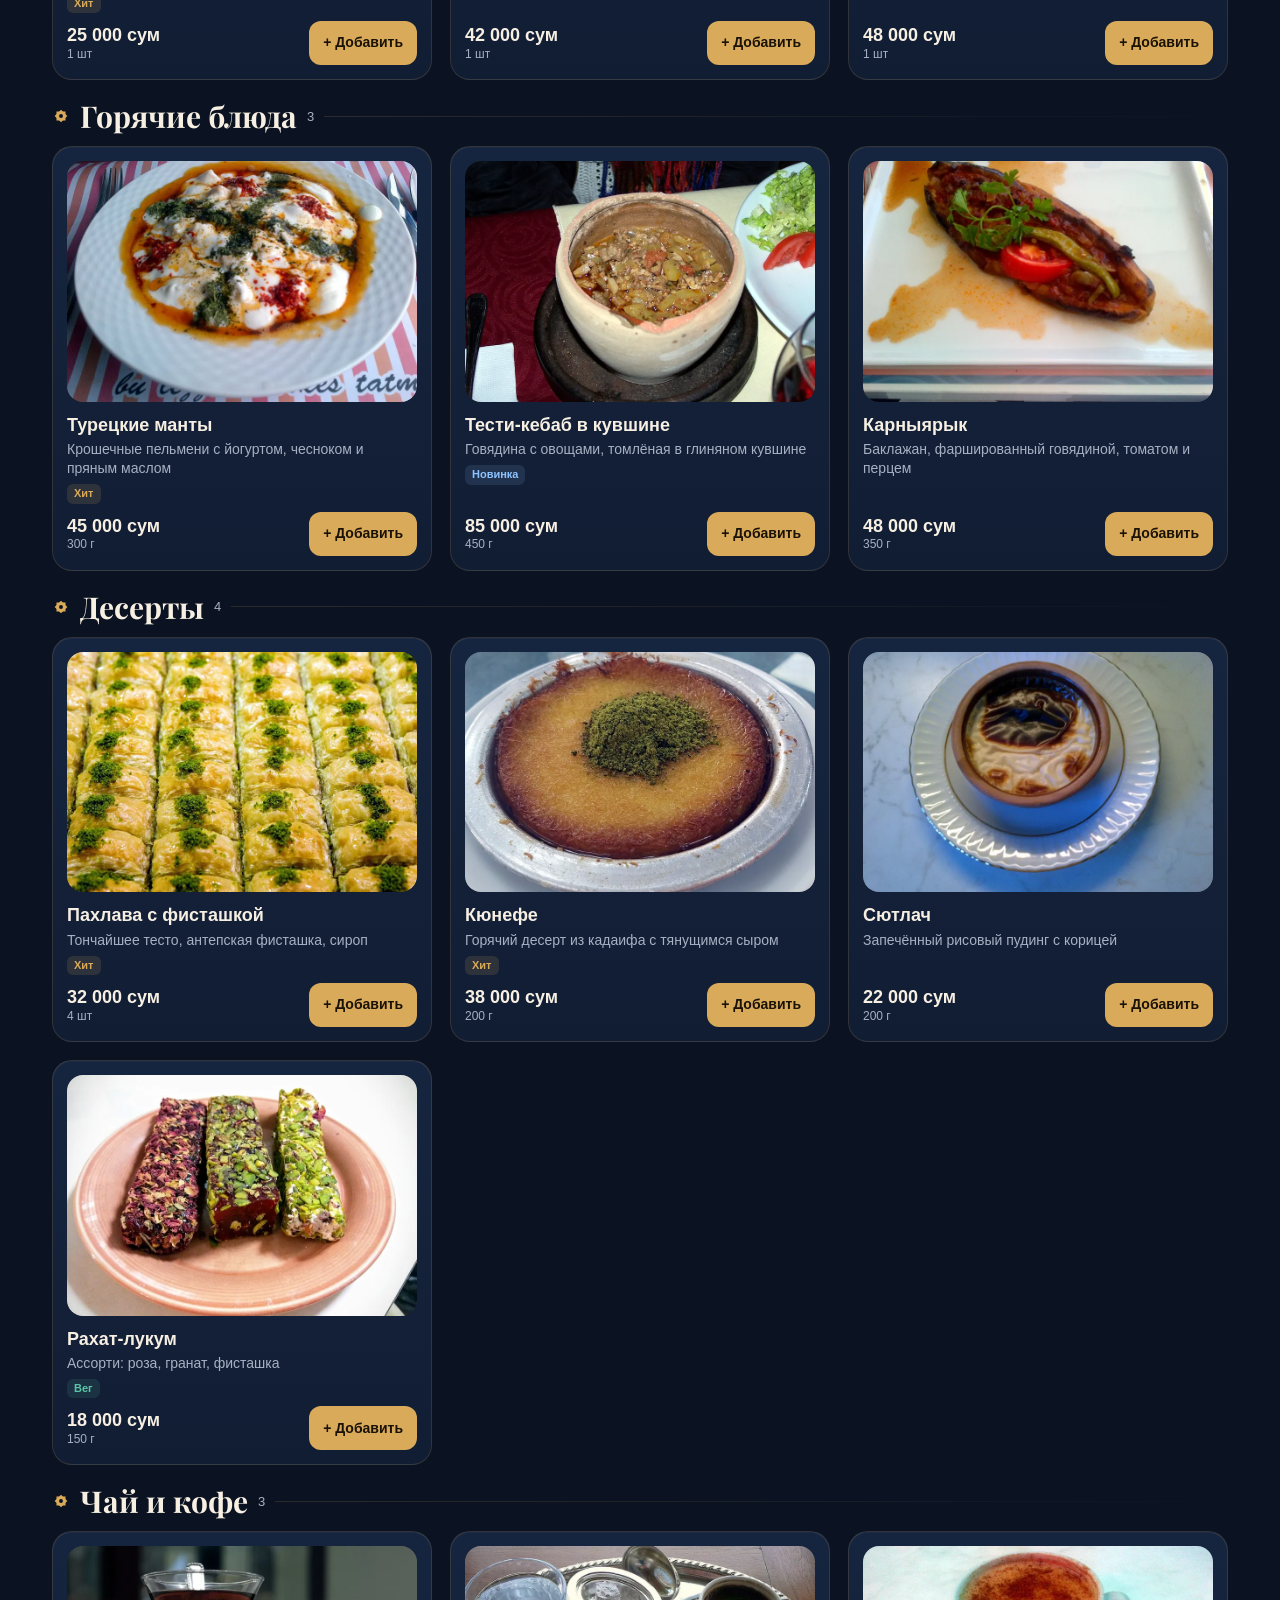
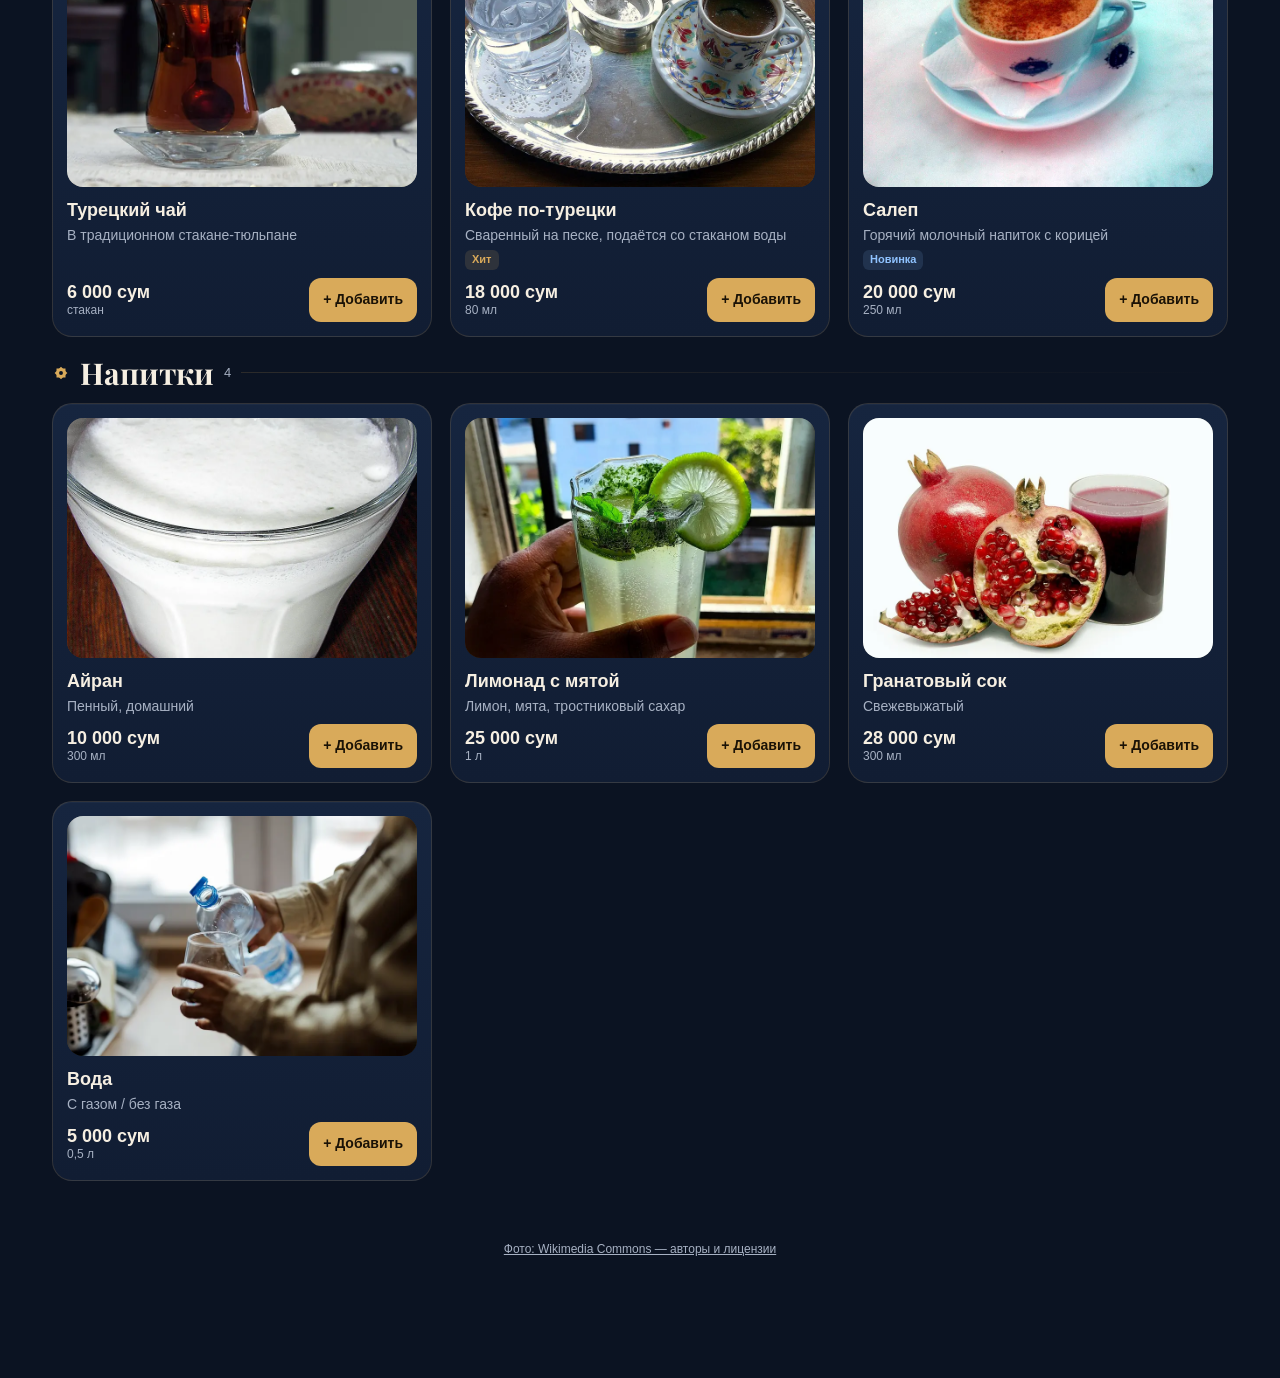
==== commit 7e17a09c: "Add real dish photos (Wikimedia Commons) matched to every menu item 28 photos cropped to 4:3 and com" ====
--- a/index.html
+++ b/index.html
@@ -16,6 +16,10 @@
   <header class="hero">
     <div class="hero__top">
       <div class="table-badge" id="tableBadge" hidden></div>
+      <button class="install-btn" id="installBtn" hidden aria-label="Install">
+        <svg viewBox="0 0 24 24" aria-hidden="true"><path d="M12 3v12M7 10l5 5 5-5M5 20h14"/></svg>
+        <span id="installLabel"></span>
+      </button>
       <div class="langs" id="langs" role="group" aria-label="Language">
         <button data-lang="ru">RU</button>
         <button data-lang="uz">UZ</button>
@@ -41,6 +45,7 @@
 
   <main id="menu" class="menu"></main>
   <p class="empty" id="emptySearch" hidden></p>
+  <footer class="foot"><a href="credits.html">Фото: Wikimedia Commons — авторы и лицензии</a></footer>
 
   <!-- Плавающая кнопка корзины -->
   <button class="cart-fab" id="cartFab" hidden>
--- a/styles.css
+++ b/styles.css
@@ -104,8 +104,20 @@
   border-radius: 999px;
   background: rgba(217, 170, 90, .15);
   color: var(--accent);
-  font-weight: 600; font-size: 14px;
-}
+  font-weight: 600; font-size: 14px; white-space: nowrap;
+}
+.install-btn {
+  display: inline-flex; align-items: center; gap: 6px;
+  height: 36px; padding: 0 12px; border-radius: 999px;
+  border: 1px solid rgba(217, 170, 90, .5); color: var(--accent);
+  background: rgba(217, 170, 90, .1);
+  font-size: 13px; font-weight: 700;
+}
+@media (max-width: 599px) {
+  .install-btn { width: 36px; padding: 0; justify-content: center; }
+  .install-btn span { display: none; }
+}
+.install-btn svg { width: 16px; height: 16px; fill: none; stroke: currentColor; stroke-width: 2; stroke-linecap: round; stroke-linejoin: round; }
 .langs {
   display: flex; margin-left: auto;
   padding: 3px; border-radius: 999px;
@@ -238,6 +250,8 @@
 .stepper button:active { background: rgba(217,170,90,.2); }
 .stepper span { min-width: 22px; text-align: center; font-weight: 750; }
 
+.foot { text-align: center; padding: 0 16px 120px; margin-top: -90px; font-size: 12px; }
+.foot a { color: var(--muted); }
 .empty { text-align: center; color: var(--muted); padding: 30px 16px 140px; }
 
 /* ---------- Кнопка корзины ---------- */
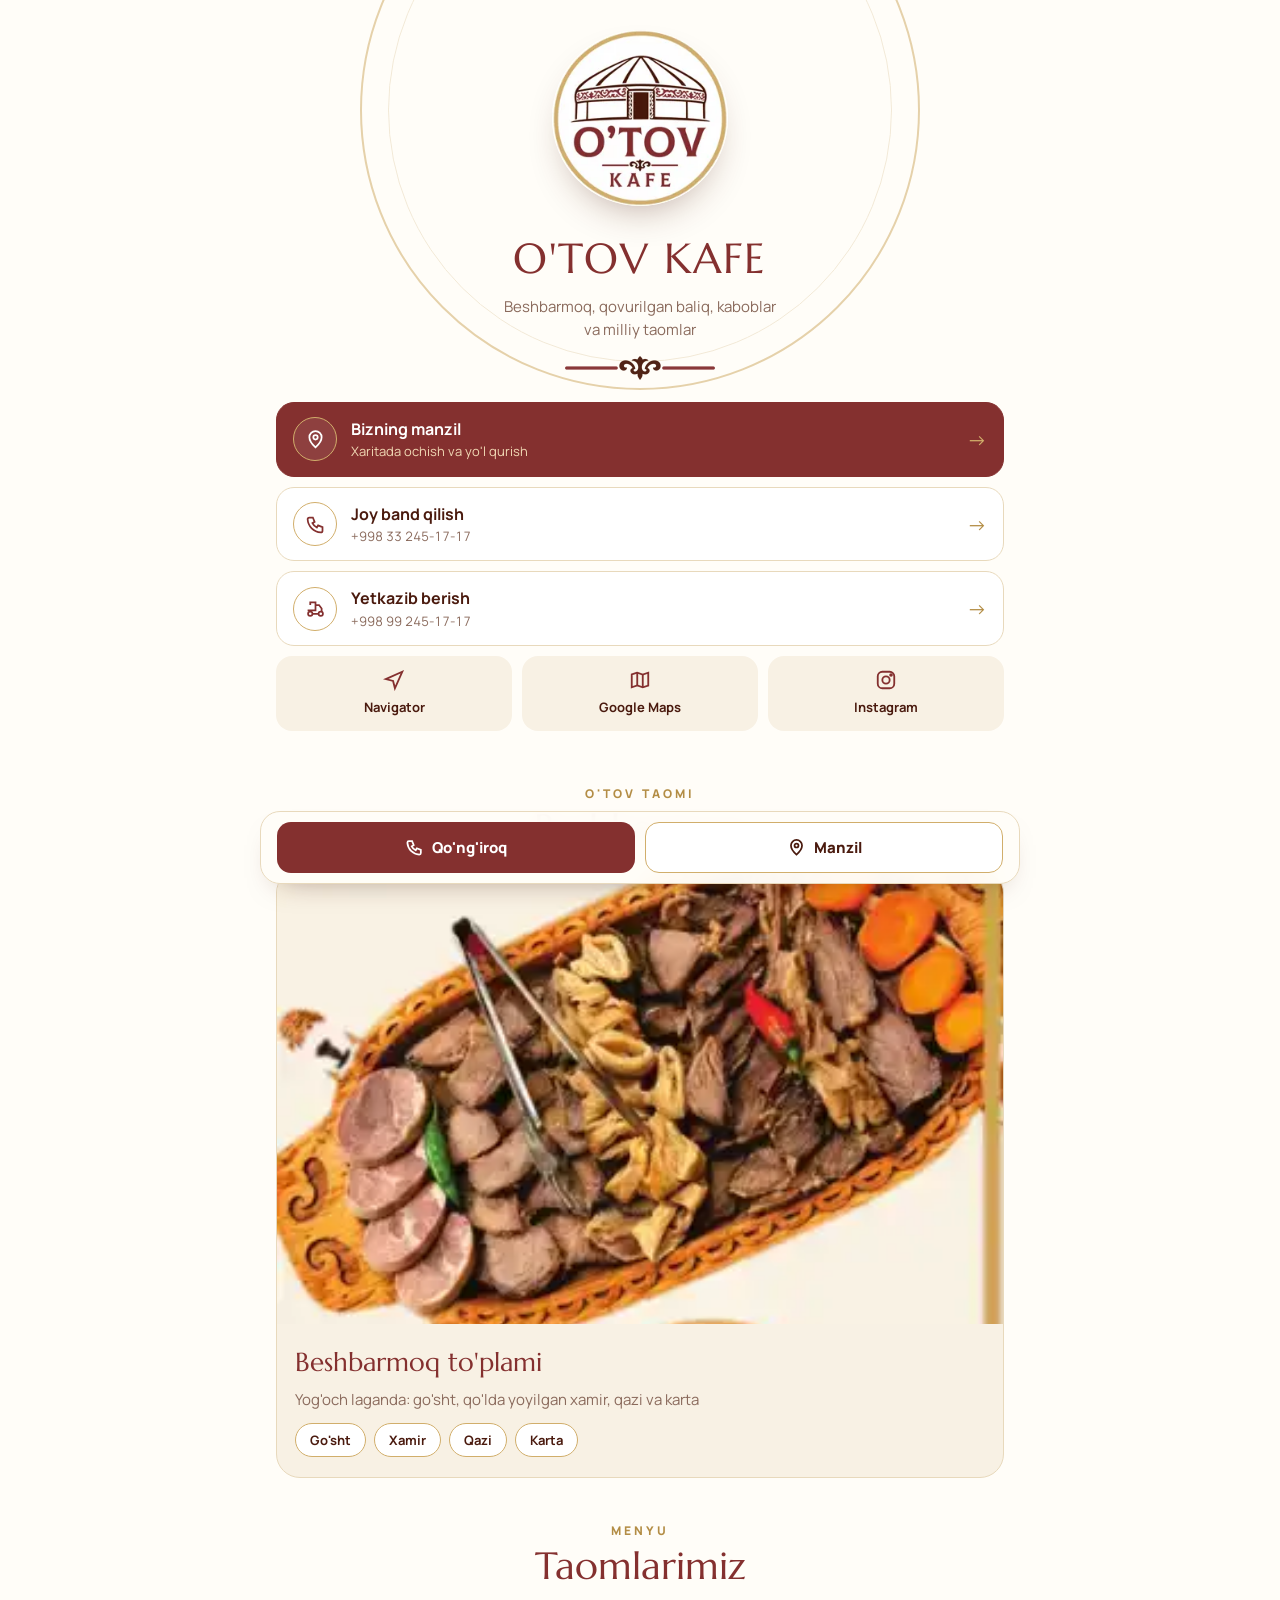
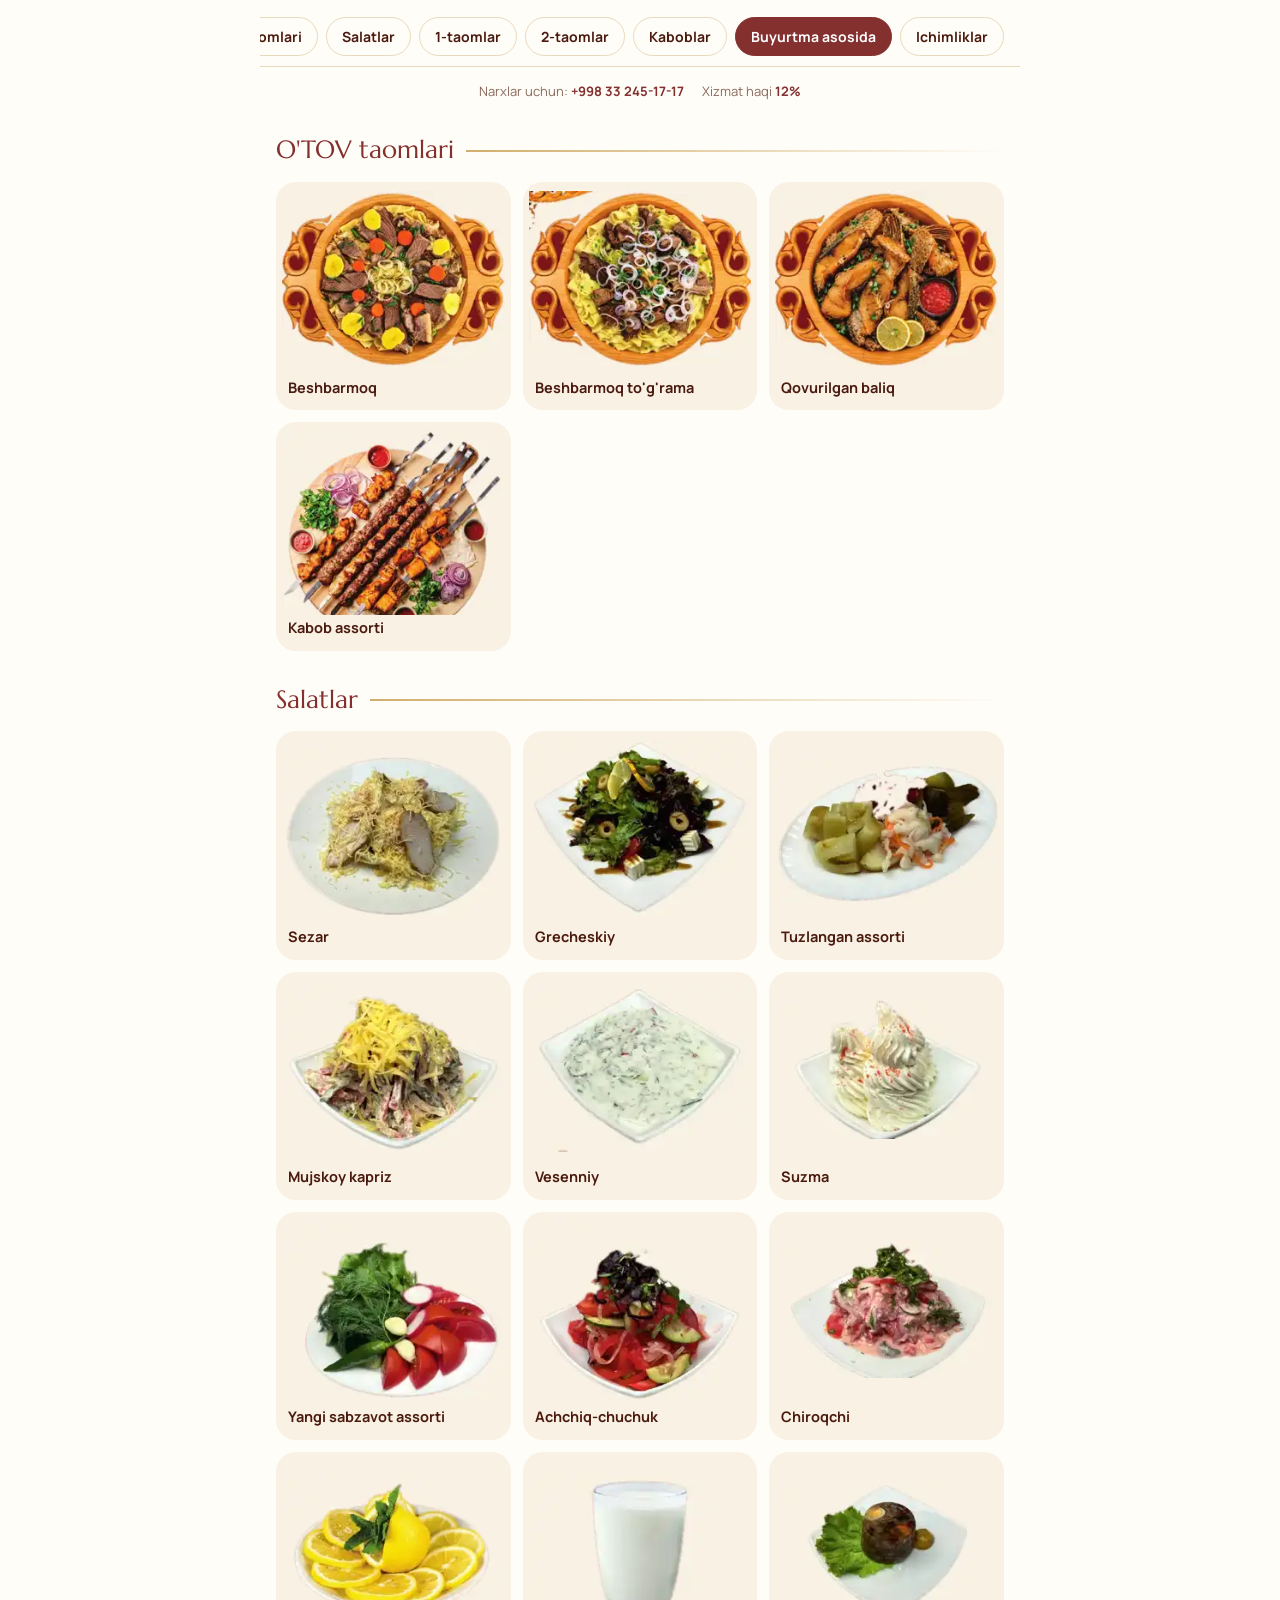
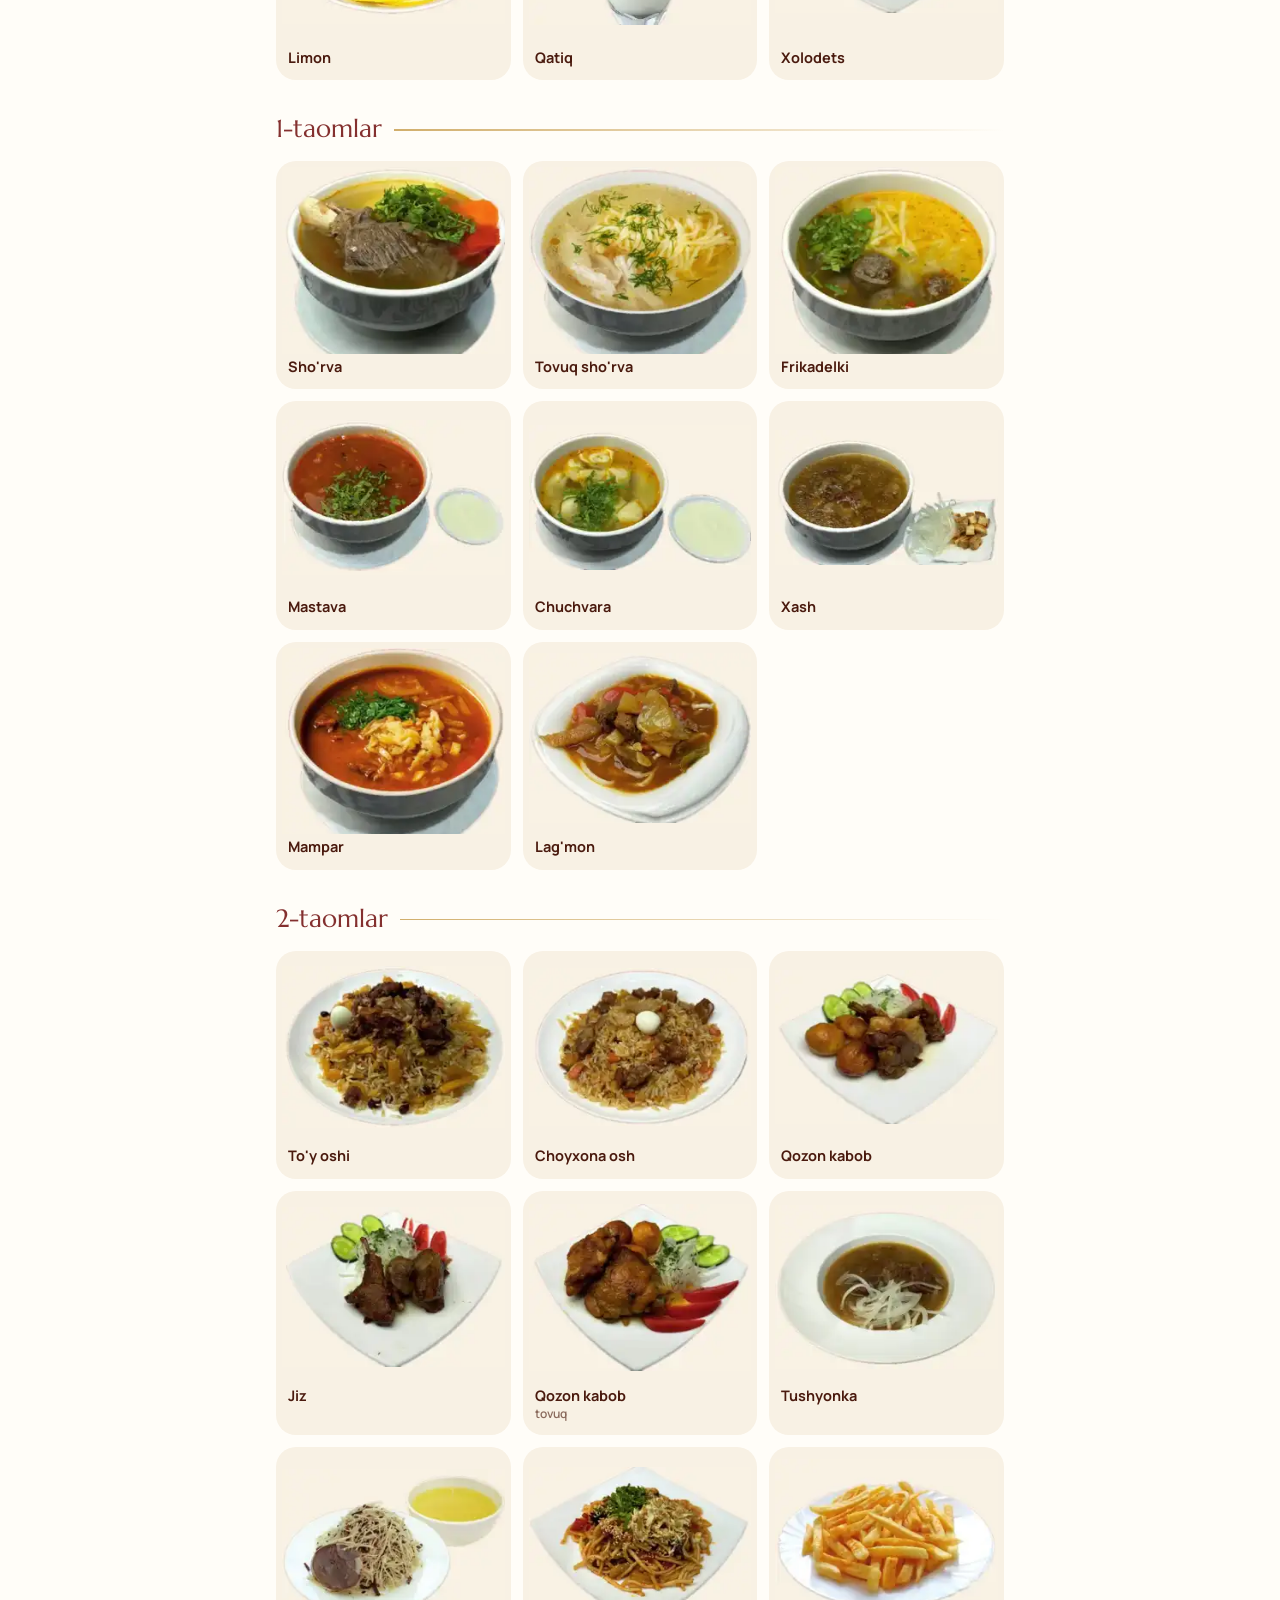
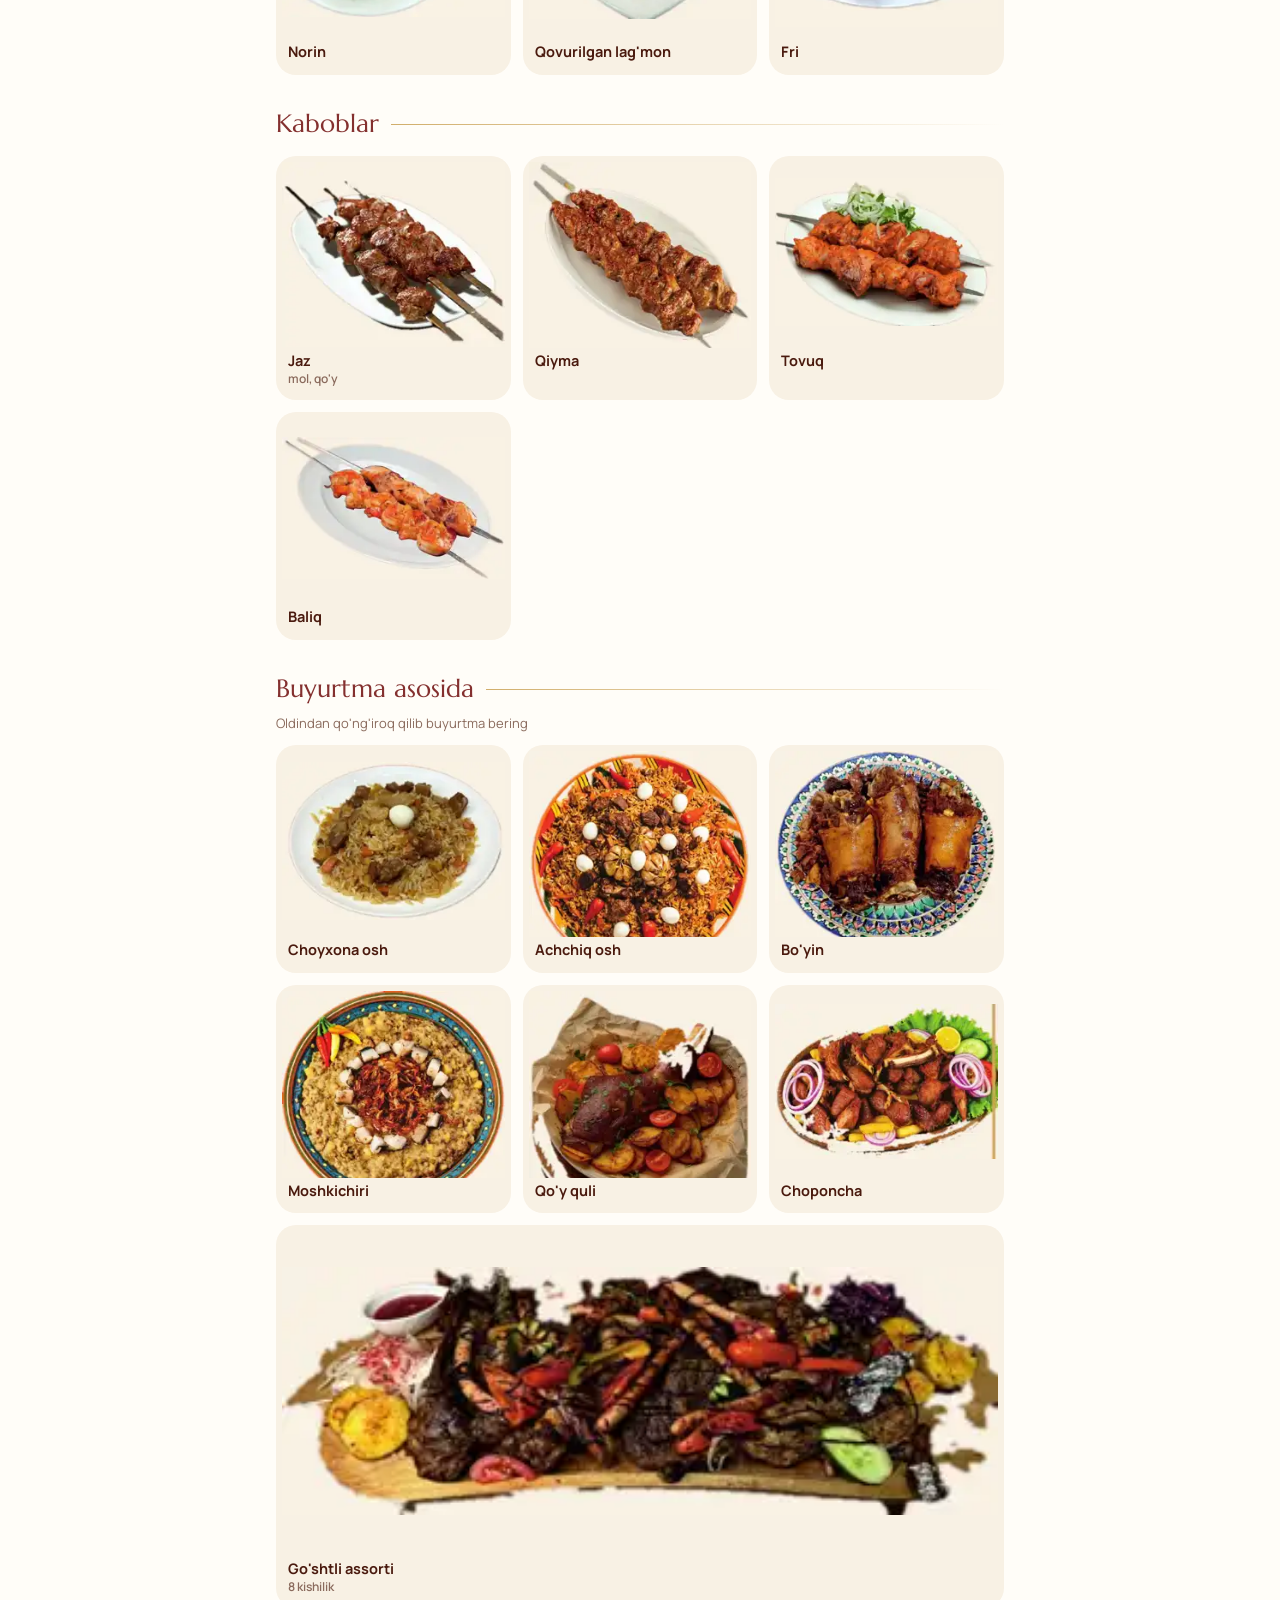
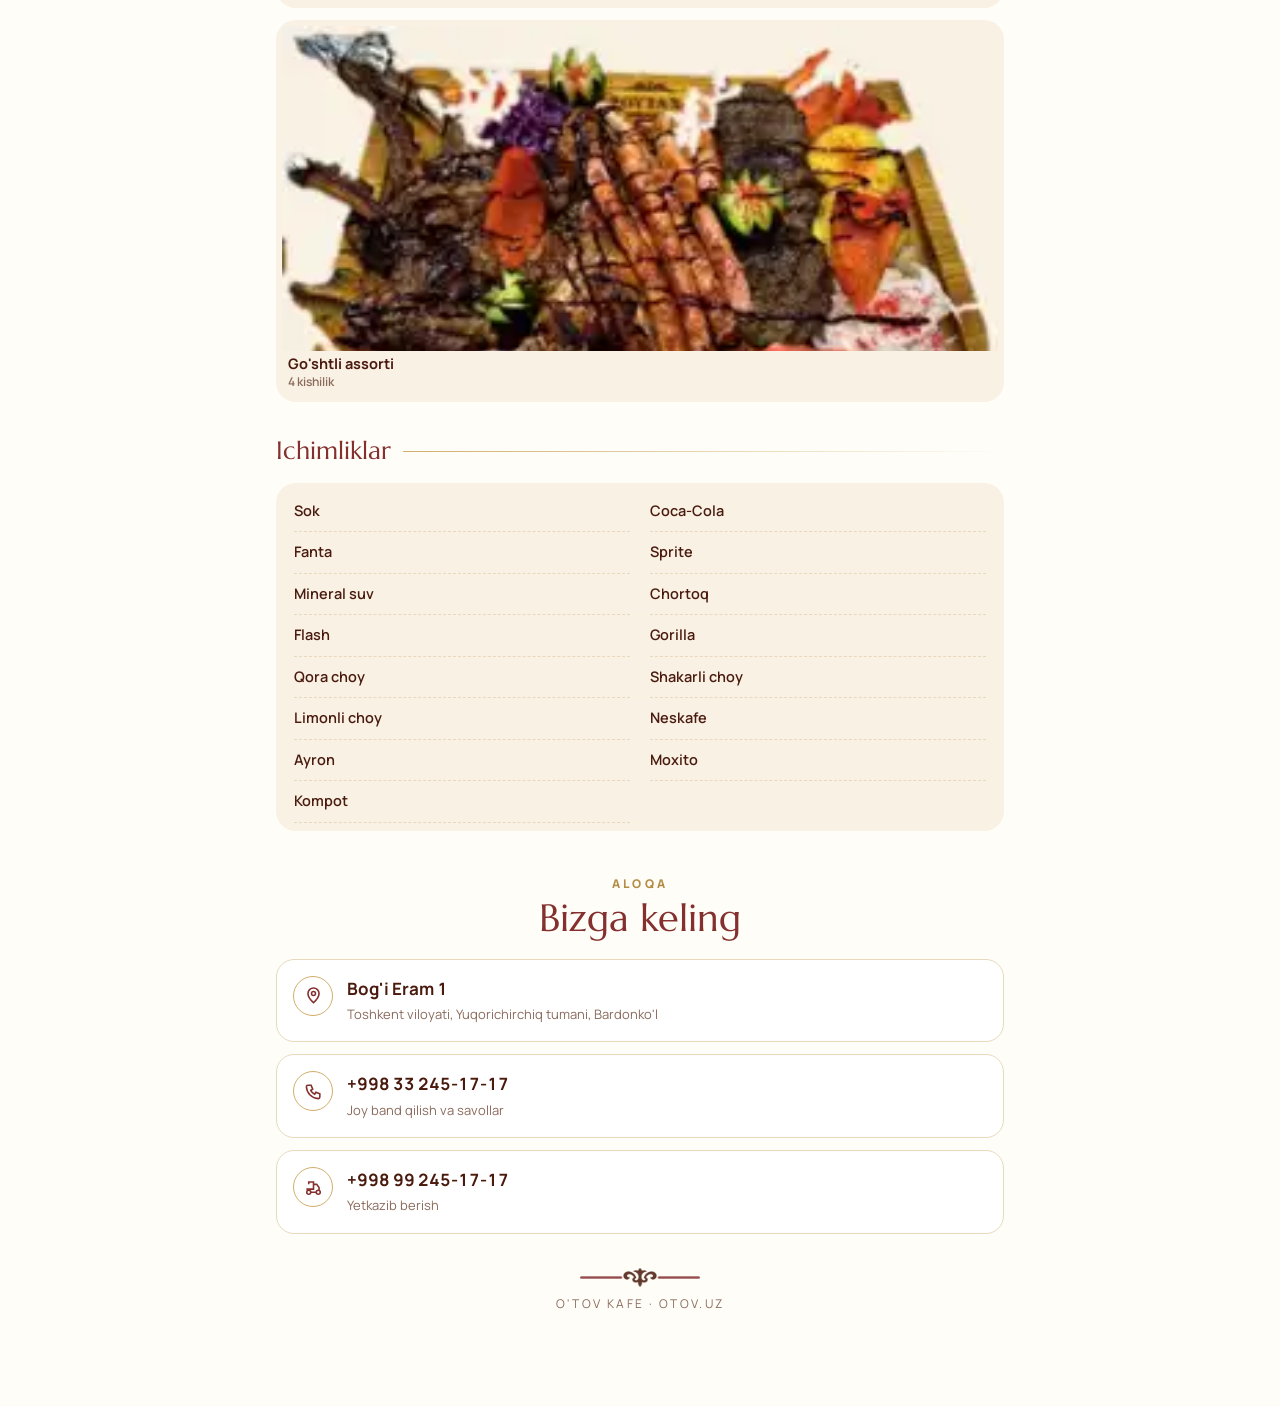
==== commit 45e30ed4: "O'TOV kafe site Co-Authored-By: Claude Opus 5.5 <noreply@anthropic.com> Claude-Session: https://clau" ====
--- a/index.html
+++ b/index.html
@@ -1,112 +1,238 @@
 <!doctype html>
-<html lang="ru">
+<html lang="uz">
 <head>
-  <meta charset="utf-8">
-  <meta name="viewport" content="width=device-width, initial-scale=1, viewport-fit=cover">
-  <meta name="theme-color" content="#0b1322">
-  <meta name="description" content="Электронное меню ресторана">
-  <title>Меню</title>
-  <link rel="manifest" href="manifest.webmanifest">
-  <link rel="icon" href="icons/icon.svg" type="image/svg+xml">
-  <link rel="apple-touch-icon" href="icons/icon-192.png">
-  <link rel="preload" href="fonts/playfair-display-latin-700-normal.woff2" as="font" type="font/woff2" crossorigin>
-  <link rel="stylesheet" href="styles.css">
+<meta charset="utf-8">
+<meta name="viewport" content="width=device-width,initial-scale=1,viewport-fit=cover">
+<title>O'TOV kafe — Beshbarmoq va milliy taomlar</title>
+<meta name="description" content="O'TOV kafe: beshbarmoq, qovurilgan baliq, kaboblar va milliy taomlar. Menyu, manzil va yetkazib berish: +998 99 245-17-17.">
+<meta name="theme-color" content="#FFFDF8">
+<meta property="og:title" content="O'TOV kafe">
+<meta property="og:description" content="Beshbarmoq, qovurilgan baliq, kaboblar. Menyu, manzil, yetkazib berish.">
+<meta property="og:image" content="/beshbarmoq-set.webp">
+<link rel="icon" href="/logo.webp">
+<link rel="preconnect" href="https://fonts.googleapis.com">
+<link rel="preconnect" href="https://fonts.gstatic.com" crossorigin>
+<link rel="stylesheet" href="https://fonts.googleapis.com/css2?family=Marcellus&family=Manrope:wght@500;600;700;800&display=swap">
+<style>
+/* Layout: logo-led single column — white "yurt felt" ground, wine type, brown line work, gold rings; menu as photo cards on cream */
+:root{
+  --white:#FFFDF8; --cream:#F8F1E4; --sand:#EFE3CC;
+  --wine:#84302F; --wine-d:#6B2322; --brown:#4A1A0E;
+  --gold:#D1AE6B; --gold-d:#B38D45; --muted:#8A6A5C;
+  --line:#E8D9BC;
+  --display:"Marcellus","Trajan Pro",Georgia,serif;
+  --body:"Manrope",system-ui,-apple-system,"Segoe UI",sans-serif;
+  color-scheme:light;
+}
+*{box-sizing:border-box}
+html{scroll-behavior:smooth;scroll-padding-top:72px}
+body{margin:0;background:var(--white);color:var(--brown);font-family:var(--body);font-size:15px;line-height:1.55;
+  -webkit-font-smoothing:antialiased;padding-bottom:calc(86px + env(safe-area-inset-bottom,0px))}
+a{color:inherit}
+img{max-width:100%;display:block}
+.in{max-width:760px;margin:0 auto;padding-left:max(16px,env(safe-area-inset-left,0px));padding-right:max(16px,env(safe-area-inset-right,0px))}
+
+/* hero */
+.hero{position:relative;text-align:center;padding-block:calc(30px + env(safe-area-inset-top,0px)) 10px;overflow:hidden}
+.ring{position:absolute;left:50%;top:calc(-170px + env(safe-area-inset-top,0px));width:560px;height:560px;transform:translateX(-50%);border-radius:50%;
+  border:2px solid var(--gold);opacity:.55;pointer-events:none}
+.ring::after{content:"";position:absolute;inset:26px;border-radius:50%;border:1px solid var(--line)}
+.logo{position:relative;width:176px;height:176px;margin:0 auto;border-radius:50%;background:#fff;
+  box-shadow:0 18px 40px -20px rgba(74,26,14,.45);animation:pop 1s cubic-bezier(.2,.9,.25,1.15) both}
+.hero h1{position:relative;font-family:var(--display);font-weight:400;font-size:clamp(30px,8vw,42px);color:var(--wine);margin:20px 0 4px;letter-spacing:.04em;text-wrap:balance}
+.lead{position:relative;margin:0 auto;max-width:32ch;color:var(--muted)}
+.orn{display:block;width:150px;height:auto;margin:14px auto 0;opacity:.95}
+
+/* actions */
+.actions{display:grid;gap:10px;margin-top:22px;text-align:left}
+.act{display:flex;align-items:center;gap:14px;padding:14px 16px;border-radius:18px;text-decoration:none;background:#fff;
+  border:1.5px solid var(--line);transition:transform .2s,border-color .2s,box-shadow .2s;position:relative;overflow:hidden;animation:up .7s cubic-bezier(.2,.8,.2,1) both}
+.act:hover{transform:translateY(-2px);border-color:var(--gold);box-shadow:0 12px 26px -18px rgba(74,26,14,.5)}
+.act:focus-visible,.mini:focus-visible,.tab:focus-visible,.fab a:focus-visible,.cc a:focus-visible{outline:3px solid var(--gold);outline-offset:2px}
+.act .ic{width:44px;height:44px;border-radius:50%;display:grid;place-items:center;flex:none;border:1.5px solid var(--gold);color:var(--wine)}
+.act .ic svg{width:21px;height:21px}
+.act .tx{display:flex;flex-direction:column;flex:1;min-width:0}
+.act b{font-size:16px;color:var(--brown)}
+.act small{color:var(--muted);font-size:13px;font-variant-numeric:tabular-nums}
+.act .ar{color:var(--gold-d);font-size:20px}
+.act.main{background:var(--wine);border-color:var(--wine);color:#fff}
+.act.main b{color:#fff}.act.main small{color:#F1D9B5}.act.main .ic{border-color:var(--gold);color:#fff;background:rgba(255,255,255,.08)}.act.main .ar{color:var(--gold)}
+.act.main::after{content:"";position:absolute;inset:0;transform:translateX(-130%);
+  background:linear-gradient(100deg,transparent 35%,rgba(255,236,200,.28) 50%,transparent 65%);animation:sheen 4.2s ease-in-out 1.4s infinite}
+.actions .act:nth-child(2){animation-delay:.07s}.actions .act:nth-child(3){animation-delay:.14s}
+.minis{display:grid;grid-template-columns:repeat(3,1fr);gap:10px;animation:up .7s .2s cubic-bezier(.2,.8,.2,1) both}
+.mini{display:flex;flex-direction:column;align-items:center;gap:6px;padding:12px 6px;border-radius:16px;text-decoration:none;background:var(--cream);
+  font-size:13px;font-weight:700;color:var(--brown);border:1.5px solid transparent;transition:border-color .2s}
+.mini svg{width:22px;height:22px;color:var(--wine)}
+.mini:hover{border-color:var(--gold)}
+
+/* headings */
+.sec{padding-top:44px}
+.sh{text-align:center;margin-bottom:18px}
+.sh p{margin:0;color:var(--gold-d);font-size:12px;font-weight:800;letter-spacing:.26em;text-transform:uppercase}
+.sh h2{font-family:var(--display);font-weight:400;font-size:clamp(28px,7vw,38px);margin:4px 0 0;color:var(--wine);line-height:1.15}
+
+/* signature */
+.sig{border-radius:24px;overflow:hidden;background:var(--cream);border:1.5px solid var(--line)}
+.sig img{width:100%;aspect-ratio:16/10;object-fit:cover}
+.sig .bd{padding:18px 18px 20px}
+.sig h3{font-family:var(--display);font-weight:400;font-size:26px;margin:0;color:var(--wine)}
+.sig p{margin:6px 0 12px;color:var(--muted)}
+.chips{display:flex;flex-wrap:wrap;gap:8px}
+.chips span{padding:6px 14px;border-radius:999px;border:1.5px solid var(--gold);color:var(--brown);font-weight:700;font-size:13px;background:#fff}
+
+/* tabs */
+.tabs{position:sticky;top:0;z-index:20;margin-inline:calc(-1*max(16px,env(safe-area-inset-left,0px)));
+  padding:10px max(16px,env(safe-area-inset-left,0px));padding-top:calc(10px + env(safe-area-inset-top,0px));
+  background:rgba(255,253,248,.94);backdrop-filter:blur(10px);-webkit-backdrop-filter:blur(10px);
+  display:flex;gap:8px;overflow-x:auto;scrollbar-width:none;border-bottom:1px solid var(--line)}
+.tabs::-webkit-scrollbar{display:none}
+.tab{flex:none;padding:8px 15px;border-radius:999px;border:1.5px solid var(--line);text-decoration:none;font-weight:700;font-size:14px;white-space:nowrap;color:var(--brown);transition:all .2s}
+.tab.on{background:var(--wine);border-color:var(--wine);color:#fff}
+.note{display:flex;flex-wrap:wrap;justify-content:center;gap:4px 18px;margin:14px 0 0;color:var(--muted);font-size:13px}
+.note b{color:var(--wine)}
+
+.cat{padding-top:30px}
+.cat h3{font-family:var(--display);font-weight:400;font-size:25px;margin:0 0 4px;color:var(--wine);display:flex;align-items:center;gap:12px}
+.cat h3::after{content:"";flex:1;height:1.5px;background:linear-gradient(90deg,var(--gold),transparent)}
+.cat .sub{margin:0 0 12px;color:var(--muted);font-size:13px}
+.grid{display:grid;grid-template-columns:repeat(2,1fr);gap:12px;margin-top:12px}
+@media(min-width:620px){.grid{grid-template-columns:repeat(3,1fr)}}
+.card{background:var(--cream);border-radius:20px;overflow:hidden;display:flex;flex-direction:column;transition:transform .25s,box-shadow .25s}
+.card:hover{transform:translateY(-3px);box-shadow:0 16px 30px -22px rgba(74,26,14,.55)}
+.card .ph{aspect-ratio:1/.82;display:grid;place-items:center;padding:6px;overflow:hidden}
+.card .ph img{width:100%;height:100%;object-fit:contain;transition:transform .5s}
+.card:hover .ph img{transform:scale(1.05)}
+.card .nm{padding:4px 12px 13px;font-weight:700;font-size:14.5px;line-height:1.3;color:var(--brown)}
+.card .nm small{display:block;color:var(--muted);font-weight:600;font-size:12px}
+.card.wide{grid-column:1/-1}
+.card.wide .ph{aspect-ratio:2.2/1}
+
+.drinks{display:grid;grid-template-columns:1fr 1fr;gap:0 20px;background:var(--cream);border-radius:20px;padding:8px 18px;margin-top:12px}
+.drinks div{padding:9px 0;border-bottom:1px dashed var(--line);font-weight:600;font-size:14.5px}
+
+/* contact */
+.contact{display:grid;gap:12px}
+.cc{background:#fff;border:1.5px solid var(--line);border-radius:18px;padding:16px;display:flex;gap:14px;align-items:flex-start}
+.cc .ic{width:40px;height:40px;border-radius:50%;border:1.5px solid var(--gold);display:grid;place-items:center;flex:none;color:var(--wine)}
+.cc .ic svg{width:19px;height:19px}
+.cc b{display:block;font-size:17px;font-variant-numeric:tabular-nums;color:var(--brown)}
+.cc a{text-decoration:none}
+.cc span{color:var(--muted);font-size:13px}
+footer{text-align:center;padding:34px 0 8px}
+footer img{width:120px;margin:0 auto 8px;opacity:.85}
+footer p{margin:0;color:var(--muted);font-size:12px;letter-spacing:.2em;text-transform:uppercase}
+
+/* floating bar */
+.fab{position:fixed;left:0;right:0;bottom:0;z-index:30;display:grid;grid-template-columns:1fr 1fr;gap:10px;
+  padding:10px max(16px,env(safe-area-inset-left,0px)) calc(10px + env(safe-area-inset-bottom,0px));
+  background:rgba(255,253,248,.96);backdrop-filter:blur(10px);-webkit-backdrop-filter:blur(10px);border-top:1px solid var(--line)}
+.fab a{display:flex;align-items:center;justify-content:center;gap:8px;padding:13px;border-radius:14px;text-decoration:none;font-weight:800;font-size:15px}
+.fab a svg{width:19px;height:19px}
+.fab .c{background:var(--wine);color:#fff}
+.fab .m{border:1.5px solid var(--gold);color:var(--brown);background:#fff}
+@media(min-width:900px){.fab{max-width:760px;margin:0 auto 16px;border-radius:20px;border:1px solid var(--line);left:16px;right:16px;box-shadow:0 14px 30px -20px rgba(74,26,14,.5)}}
+
+@keyframes up{from{transform:translateY(14px)}to{transform:none}}
+@keyframes pop{from{transform:scale(.88) rotate(-5deg)}to{transform:none}}
+@keyframes sheen{0%{transform:translateX(-130%)}45%,100%{transform:translateX(130%)}}
+@media(prefers-reduced-motion:reduce){*{animation:none!important;transition:none!important;scroll-behavior:auto!important}}
+</style>
 </head>
 <body>
+<div class="in">
   <header class="hero">
-    <div class="hero__top">
-      <div class="table-badge" id="tableBadge" hidden></div>
-      <button class="install-btn" id="installBtn" hidden aria-label="Install">
-        <svg viewBox="0 0 24 24" aria-hidden="true"><path d="M12 3v12M7 10l5 5 5-5M5 20h14"/></svg>
-        <span id="installLabel"></span>
-      </button>
-      <div class="langs" id="langs" role="group" aria-label="Language">
-        <button data-lang="ru">RU</button>
-        <button data-lang="uz">UZ</button>
-        <button data-lang="en">EN</button>
+    <div class="ring" aria-hidden="true"></div>
+    <img class="logo" src="/logo.webp" alt="O'TOV kafe" width="176" height="176">
+    <h1>O'TOV KAFE</h1>
+    <p class="lead">Beshbarmoq, qovurilgan baliq, kaboblar va milliy taomlar</p>
+    <img class="orn" src="/orn.png" alt="" width="150" height="24">
+    <div class="actions">
+      <a class="act main" href="https://yandex.uz/maps/?pt=69.397771,41.252440&z=17&l=map" target="_blank" rel="noopener">
+        <span class="ic"><svg viewBox="0 0 24 24" fill="none" stroke="currentColor" stroke-width="2"><path d="M12 21s-7-6.2-7-11.5A7 7 0 0 1 19 9.5C19 14.8 12 21 12 21z"/><circle cx="12" cy="9.5" r="2.5"/></svg></span>
+        <span class="tx"><b>Bizning manzil</b><small>Xaritada ochish va yo'l qurish</small></span><span class="ar">→</span></a>
+      <a class="act" href="tel:+998332451717">
+        <span class="ic"><svg viewBox="0 0 24 24" fill="none" stroke="currentColor" stroke-width="2"><path d="M5 4h4l2 5-2.5 1.5a11 11 0 0 0 5 5L15 13l5 2v4a2 2 0 0 1-2 2A16 16 0 0 1 3 6a2 2 0 0 1 2-2z"/></svg></span>
+        <span class="tx"><b>Joy band qilish</b><small>+998 33 245-17-17</small></span><span class="ar">→</span></a>
+      <a class="act" href="tel:+998992451717">
+        <span class="ic"><svg viewBox="0 0 24 24" fill="none" stroke="currentColor" stroke-width="2"><circle cx="6" cy="18" r="2.5"/><circle cx="18" cy="18" r="2.5"/><path d="M8.5 18h7M3 14h9V8h4l3 4v4M12 8V5H6v3"/></svg></span>
+        <span class="tx"><b>Yetkazib berish</b><small>+998 99 245-17-17</small></span><span class="ar">→</span></a>
+      <div class="minis">
+        <a class="mini" href="https://yandex.ru/navi?whatshere%5Bpoint%5D=69.3977713768268%2C41.252440477498965&whatshere%5Bzoom%5D=17" target="_blank" rel="noopener">
+          <svg viewBox="0 0 24 24" fill="none" stroke="currentColor" stroke-width="2"><path d="M3 11l18-8-8 18-2-8z"/></svg>Navigator</a>
+        <a class="mini" href="https://maps.google.com/?q=41.252440,69.397771" target="_blank" rel="noopener">
+          <svg viewBox="0 0 24 24" fill="none" stroke="currentColor" stroke-width="2"><path d="M9 4 3 6v14l6-2 6 2 6-2V4l-6 2z"/><path d="M9 4v14M15 6v14"/></svg>Google Maps</a>
+        <a class="mini" href="https://www.instagram.com/otov.uz" target="_blank" rel="noopener">
+          <svg viewBox="0 0 24 24" fill="none" stroke="currentColor" stroke-width="2"><rect x="3" y="3" width="18" height="18" rx="5"/><circle cx="12" cy="12" r="4"/><circle cx="17.5" cy="6.5" r="1" fill="currentColor"/></svg>Instagram</a>
       </div>
     </div>
-    <svg class="hero__tulip" viewBox="0 0 24 24" aria-hidden="true">
-      <path d="M12 21.5V13.6"/>
-      <path d="M12 18.4c-2.6-.4-4.3-2-4.9-4.3 2.2.2 3.9 1.4 4.9 3.3M12 18.4c2.6-.4 4.3-2 4.9-4.3-2.2.2-3.9 1.4-4.9 3.3"/>
-      <path d="M12 13.6c-3.1 0-4.7-2.4-4.7-5.4 0-1.9.6-3.5 1.6-4.6.4 1.7 1.4 2.8 3.1 3.4 1.7-.6 2.7-1.7 3.1-3.4 1 1.1 1.6 2.7 1.6 4.6 0 3-1.6 5.4-4.7 5.4Z"/>
-      <path d="M12 7c-.9-1.3-1.2-2.8-1-4.4.4.2.8.5 1 .9.2-.4.6-.7 1-.9.2 1.6-.1 3.1-1 4.4Z"/>
-    </svg>
-    <h1 class="hero__name" id="restName"></h1>
-    <div class="orn" aria-hidden="true"><svg viewBox="0 0 24 24"><rect x="6" y="6" width="12" height="12"/><rect x="6" y="6" width="12" height="12" transform="rotate(45 12 12)"/></svg></div>
-    <p class="hero__tagline" id="restTagline"></p>
-    <label class="search">
-      <svg viewBox="0 0 24 24" aria-hidden="true"><path d="M10.5 3a7.5 7.5 0 0 1 5.9 12.1l4.2 4.2-1.4 1.4-4.2-4.2A7.5 7.5 0 1 1 10.5 3Zm0 2a5.5 5.5 0 1 0 0 11 5.5 5.5 0 0 0 0-11Z"/></svg>
-      <input id="search" type="search" autocomplete="off" enterkeyhint="search">
-    </label>
   </header>
 
-  <nav class="cats" id="cats" aria-label="Categories"></nav>
-
-  <main id="menu" class="menu"></main>
-  <p class="empty" id="emptySearch" hidden></p>
-  <footer class="foot"><a href="credits.html">Фото: Wikimedia Commons — авторы и лицензии</a></footer>
-
-  <!-- Плавающая кнопка корзины -->
-  <button class="cart-fab" id="cartFab" hidden>
-    <span class="cart-fab__count" id="fabCount">0</span>
-    <span class="cart-fab__label" id="fabLabel"></span>
-    <span class="cart-fab__sum" id="fabSum"></span>
-  </button>
-
-  <!-- Шторка корзины -->
-  <div class="sheet" id="cartSheet" aria-hidden="true">
-    <div class="sheet__backdrop" data-close></div>
-    <section class="sheet__panel" role="dialog" aria-modal="true" aria-labelledby="cartTitle">
-      <div class="sheet__grip" data-close></div>
-      <div class="sheet__head">
-        <h2 id="cartTitle"></h2>
-        <button class="icon-btn" data-close aria-label="Close">✕</button>
+  <section class="sec">
+    <div class="sh"><p>O'TOV taomi</p><h2>Beshbarmoq</h2></div>
+    <article class="sig">
+      <img src="/beshbarmoq-set.webp" alt="Beshbarmoq: go'sht, xamir, qazi va karta" loading="lazy">
+      <div class="bd">
+        <h3>Beshbarmoq to'plami</h3>
+        <p>Yog'och laganda: go'sht, qo'lda yoyilgan xamir, qazi va karta</p>
+        <div class="chips"><span>Go'sht</span><span>Xamir</span><span>Qazi</span><span>Karta</span></div>
       </div>
-      <div class="cart-list" id="cartList"></div>
-      <label class="note">
-        <span id="noteLabel"></span>
-        <textarea id="orderNote" rows="2"></textarea>
-      </label>
-      <div class="totals" id="cartTotals"></div>
-      <button class="btn btn--primary" id="showWaiter"></button>
-      <button class="btn btn--ghost" id="clearCart"></button>
-    </section>
-  </div>
-
-  <!-- Экран для официанта -->
-  <div class="waiter" id="waiter" aria-hidden="true">
-    <div class="waiter__inner">
-      <div class="waiter__head">
-        <button class="icon-btn" id="waiterBack" aria-label="Back">←</button>
-        <span id="waiterTitle"></span>
-        <span></span>
-      </div>
-      <div class="waiter__table" id="waiterTable"></div>
-      <div class="waiter__time" id="waiterTime"></div>
-      <ol class="waiter__list" id="waiterList"></ol>
-      <div class="waiter__note" id="waiterNote" hidden></div>
-      <div class="waiter__total" id="waiterTotal"></div>
-      <div class="waiter__actions">
-        <button class="btn btn--dark" id="shareOrder"></button>
-        <button class="btn btn--outline" id="doneOrder"></button>
-      </div>
+    </article>
+  </section>
+
+  <section class="sec" id="menyu">
+    <div class="sh"><p>Menyu</p><h2>Taomlarimiz</h2></div>
+    <nav class="tabs" id="tabs" aria-label="Menyu bo'limlari"></nav>
+    <p class="note"><span>Narxlar uchun: <b>+998 33 245-17-17</b></span><span>Xizmat haqi <b>12%</b></span></p>
+    <div id="cats"></div>
+  </section>
+
+  <section class="sec" id="aloqa">
+    <div class="sh"><p>Aloqa</p><h2>Bizga keling</h2></div>
+    <div class="contact">
+      <div class="cc"><span class="ic"><svg viewBox="0 0 24 24" fill="none" stroke="currentColor" stroke-width="2"><path d="M12 21s-7-6.2-7-11.5A7 7 0 0 1 19 9.5C19 14.8 12 21 12 21z"/><circle cx="12" cy="9.5" r="2.5"/></svg></span>
+        <div><b>Bog'i Eram 1</b><span>Toshkent viloyati, Yuqorichirchiq tumani, Bardonko'l</span></div></div>
+      <div class="cc"><span class="ic"><svg viewBox="0 0 24 24" fill="none" stroke="currentColor" stroke-width="2"><path d="M5 4h4l2 5-2.5 1.5a11 11 0 0 0 5 5L15 13l5 2v4a2 2 0 0 1-2 2A16 16 0 0 1 3 6a2 2 0 0 1 2-2z"/></svg></span>
+        <div><a href="tel:+998332451717"><b>+998 33 245-17-17</b></a><span>Joy band qilish va savollar</span></div></div>
+      <div class="cc"><span class="ic"><svg viewBox="0 0 24 24" fill="none" stroke="currentColor" stroke-width="2"><circle cx="6" cy="18" r="2.5"/><circle cx="18" cy="18" r="2.5"/><path d="M8.5 18h7M3 14h9V8h4l3 4v4M12 8V5H6v3"/></svg></span>
+        <div><a href="tel:+998992451717"><b>+998 99 245-17-17</b></a><span>Yetkazib berish</span></div></div>
     </div>
-  </div>
-
-  <!-- Ввод номера стола -->
-  <div class="sheet" id="tableSheet" aria-hidden="true">
-    <div class="sheet__backdrop" data-close></div>
-    <section class="sheet__panel sheet__panel--small" role="dialog" aria-modal="true">
-      <h2 id="tableAsk"></h2>
-      <input class="table-input" id="tableInput" type="number" inputmode="numeric" min="1" max="999">
-      <button class="btn btn--primary" id="tableSave"></button>
-    </section>
-  </div>
-
-  <div class="toast" id="toast" role="status" aria-live="polite"></div>
-
-  <script src="menu.js"></script>
-  <script src="app.js"></script>
+  </section>
+  <footer><img src="/orn.png" alt="" width="120" height="19"><p>O'TOV kafe · otov.uz</p></footer>
+</div>
+
+<div class="fab">
+  <a class="c" href="tel:+998332451717"><svg viewBox="0 0 24 24" fill="none" stroke="currentColor" stroke-width="2.2"><path d="M5 4h4l2 5-2.5 1.5a11 11 0 0 0 5 5L15 13l5 2v4a2 2 0 0 1-2 2A16 16 0 0 1 3 6a2 2 0 0 1 2-2z"/></svg>Qo'ng'iroq</a>
+  <a class="m" href="https://yandex.uz/maps/?pt=69.397771,41.252440&z=17&l=map" target="_blank" rel="noopener"><svg viewBox="0 0 24 24" fill="none" stroke="currentColor" stroke-width="2.2"><path d="M12 21s-7-6.2-7-11.5A7 7 0 0 1 19 9.5C19 14.8 12 21 12 21z"/><circle cx="12" cy="9.5" r="2.5"/></svg>Manzil</a>
+</div>
+
+<script>
+var M=[
+ {id:"asosiy",t:"O'TOV taomlari",d:[["beshbarmoq","Beshbarmoq"],["beshbarmoq-tugrama","Beshbarmoq to'g'rama"],["qovurilgan-baliq","Qovurilgan baliq"],["kabob-assorti","Kabob assorti"]]},
+ {id:"salatlar",t:"Salatlar",d:[["sezar","Sezar"],["grecheskiy","Grecheskiy"],["solenoe","Tuzlangan assorti"],["mujskoy-kapriz","Mujskoy kapriz"],["vesenniy","Vesenniy"],["suzma","Suzma"],["svejee","Yangi sabzavot assorti"],["achchiq-chuchuk","Achchiq-chuchuk"],["chiroqchi","Chiroqchi"],["limon","Limon"],["qatiq","Qatiq"],["xolodets","Xolodets"]]},
+ {id:"birinchi",t:"1-taomlar",d:[["shurva","Sho'rva"],["tovuk-shurva","Tovuq sho'rva"],["frikadelki","Frikadelki"],["mastava","Mastava"],["chuchvara","Chuchvara"],["xash","Xash"],["mampar","Mampar"],["lagmon","Lag'mon"]]},
+ {id:"ikkinchi",t:"2-taomlar",d:[["toy-oshi","To'y oshi"],["choyxona-osh","Choyxona osh"],["qozon-kabob","Qozon kabob"],["jiz","Jiz"],["qozon-kabob-tovuk","Qozon kabob","tovuq"],["tushyonka","Tushyonka"],["norin","Norin"],["qovurilgan-lagmon","Qovurilgan lag'mon"],["fri","Fri",""]]},
+ {id:"kaboblar",t:"Kaboblar",d:[["jaz","Jaz","mol, qo'y"],["qiyma","Qiyma"],["tovuk-kabob","Tovuq"],["baliq-kabob","Baliq"]]},
+ {id:"buyurtma",t:"Buyurtma asosida",s:"Oldindan qo'ng'iroq qilib buyurtma bering",d:[["choyxona-osh","Choyxona osh"],["achchiq-osh","Achchiq osh"],["boyin","Bo'yin"],["moshkichiri","Moshkichiri"],["qoy-quli","Qo'y quli"],["choponcha","Choponcha"],["assorti-8","Go'shtli assorti","8 kishilik",1],["assorti-4","Go'shtli assorti","4 kishilik",1]]},
+ {id:"ichimliklar",t:"Ichimliklar",drinks:["Sok","Coca-Cola","Fanta","Sprite","Mineral suv","Chortoq","Flash","Gorilla","Qora choy","Shakarli choy","Limonli choy","Neskafe","Ayron","Moxito","Kompot"]}
+];
+var tabs=document.getElementById('tabs'),cats=document.getElementById('cats'),h='',th='';
+M.forEach(function(c){
+  th+='<a class="tab" href="#'+c.id+'">'+c.t+'</a>';
+  h+='<div class="cat" id="'+c.id+'"><h3>'+c.t+'</h3>'+(c.s?'<p class="sub">'+c.s+'</p>':'');
+  if(c.drinks){h+='<div class="drinks">'+c.drinks.map(function(x){return '<div>'+x+'</div>'}).join('')+'</div>'}
+  else{h+='<div class="grid">'+c.d.map(function(x){
+      return '<article class="card'+(x[3]?' wide':'')+'"><div class="ph"><img src="/'+x[0]+'.webp" alt="'+x[1]+'" loading="lazy"></div><div class="nm">'+x[1]+(x[2]?'<small>'+x[2]+'</small>':'')+'</div></article>'}).join('')+'</div>';}
+  h+='</div>';
+});
+tabs.innerHTML=th;cats.innerHTML=h;
+var links=[].slice.call(tabs.querySelectorAll('.tab'));
+if('IntersectionObserver' in window){
+  var io=new IntersectionObserver(function(es){es.forEach(function(e){if(e.isIntersecting){
+    links.forEach(function(l){var on=l.getAttribute('href')==='#'+e.target.id;l.classList.toggle('on',on);
+      if(on)tabs.scrollTo({left:l.offsetLeft-tabs.clientWidth/2+l.clientWidth/2,behavior:'smooth'})})}})},{rootMargin:'-45% 0px -50% 0px'});
+  M.forEach(function(c){io.observe(document.getElementById(c.id))});
+}
+</script>
 </body>
 </html>
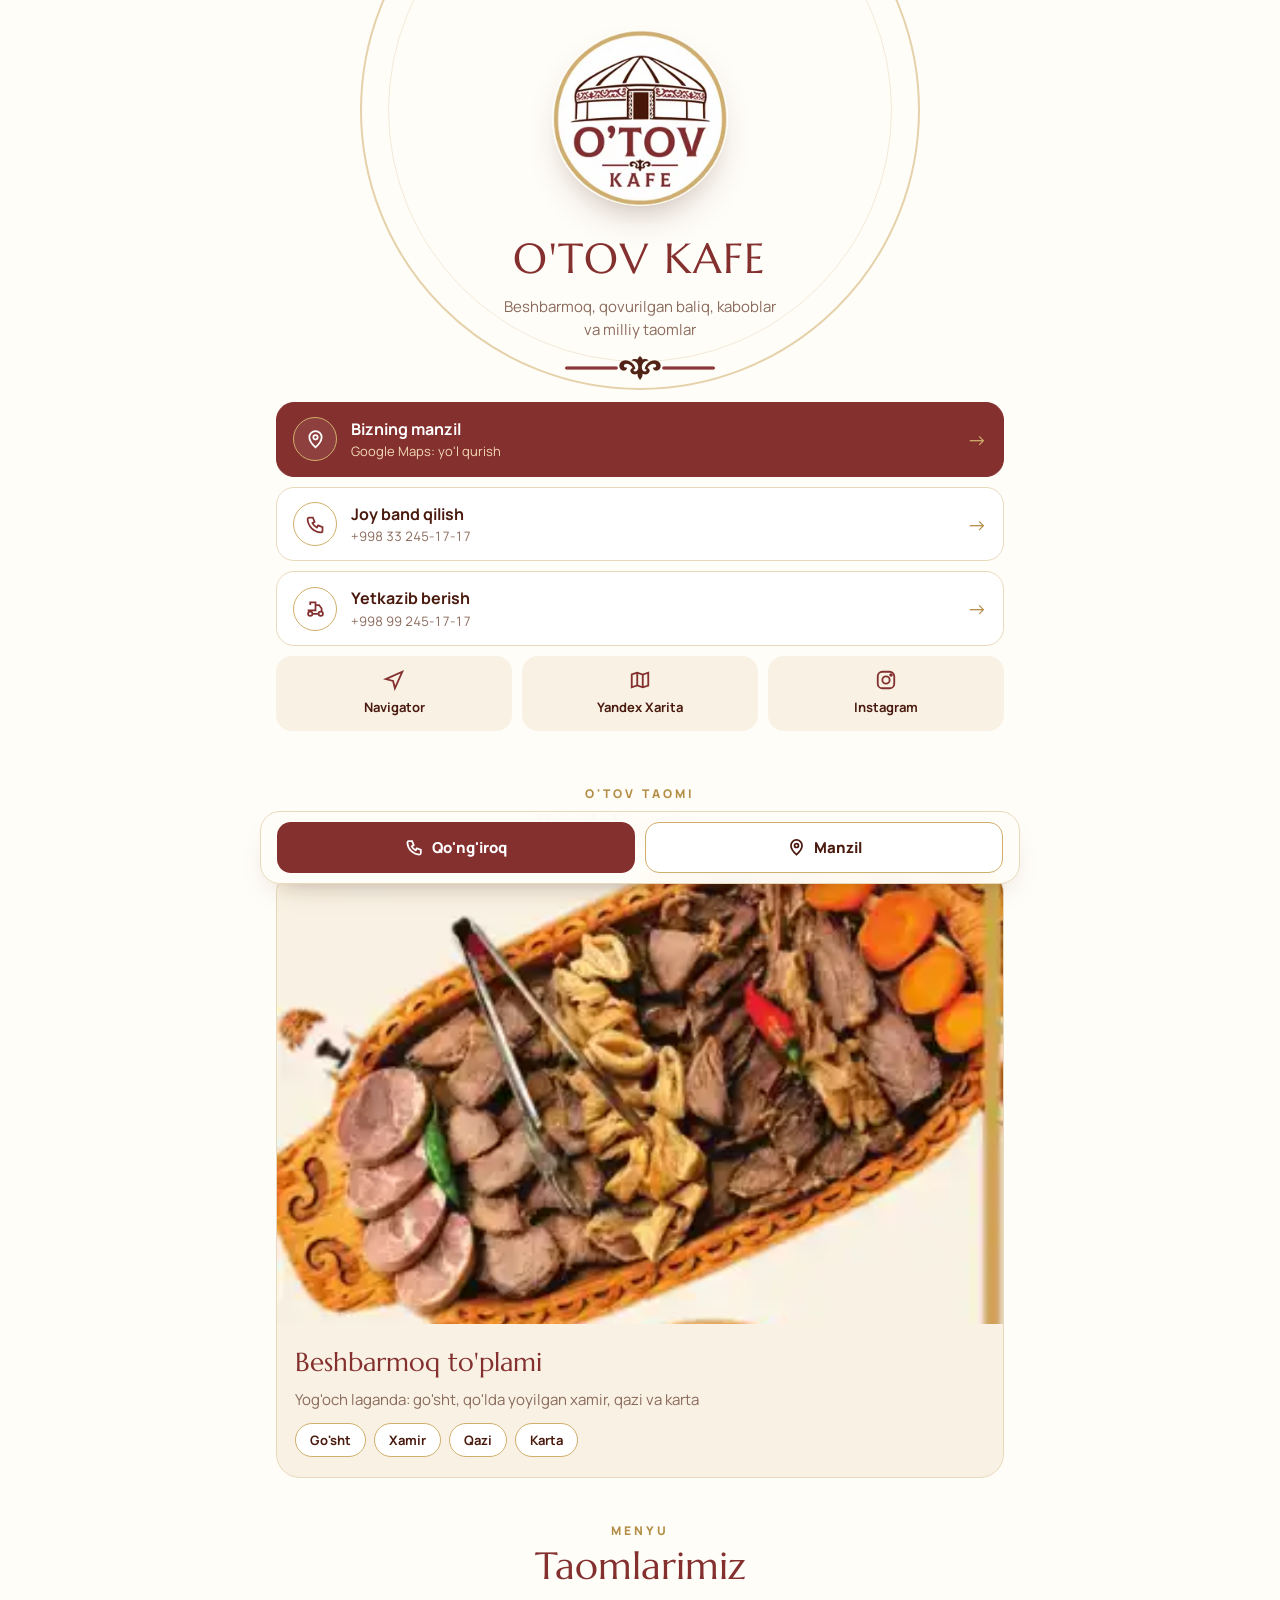
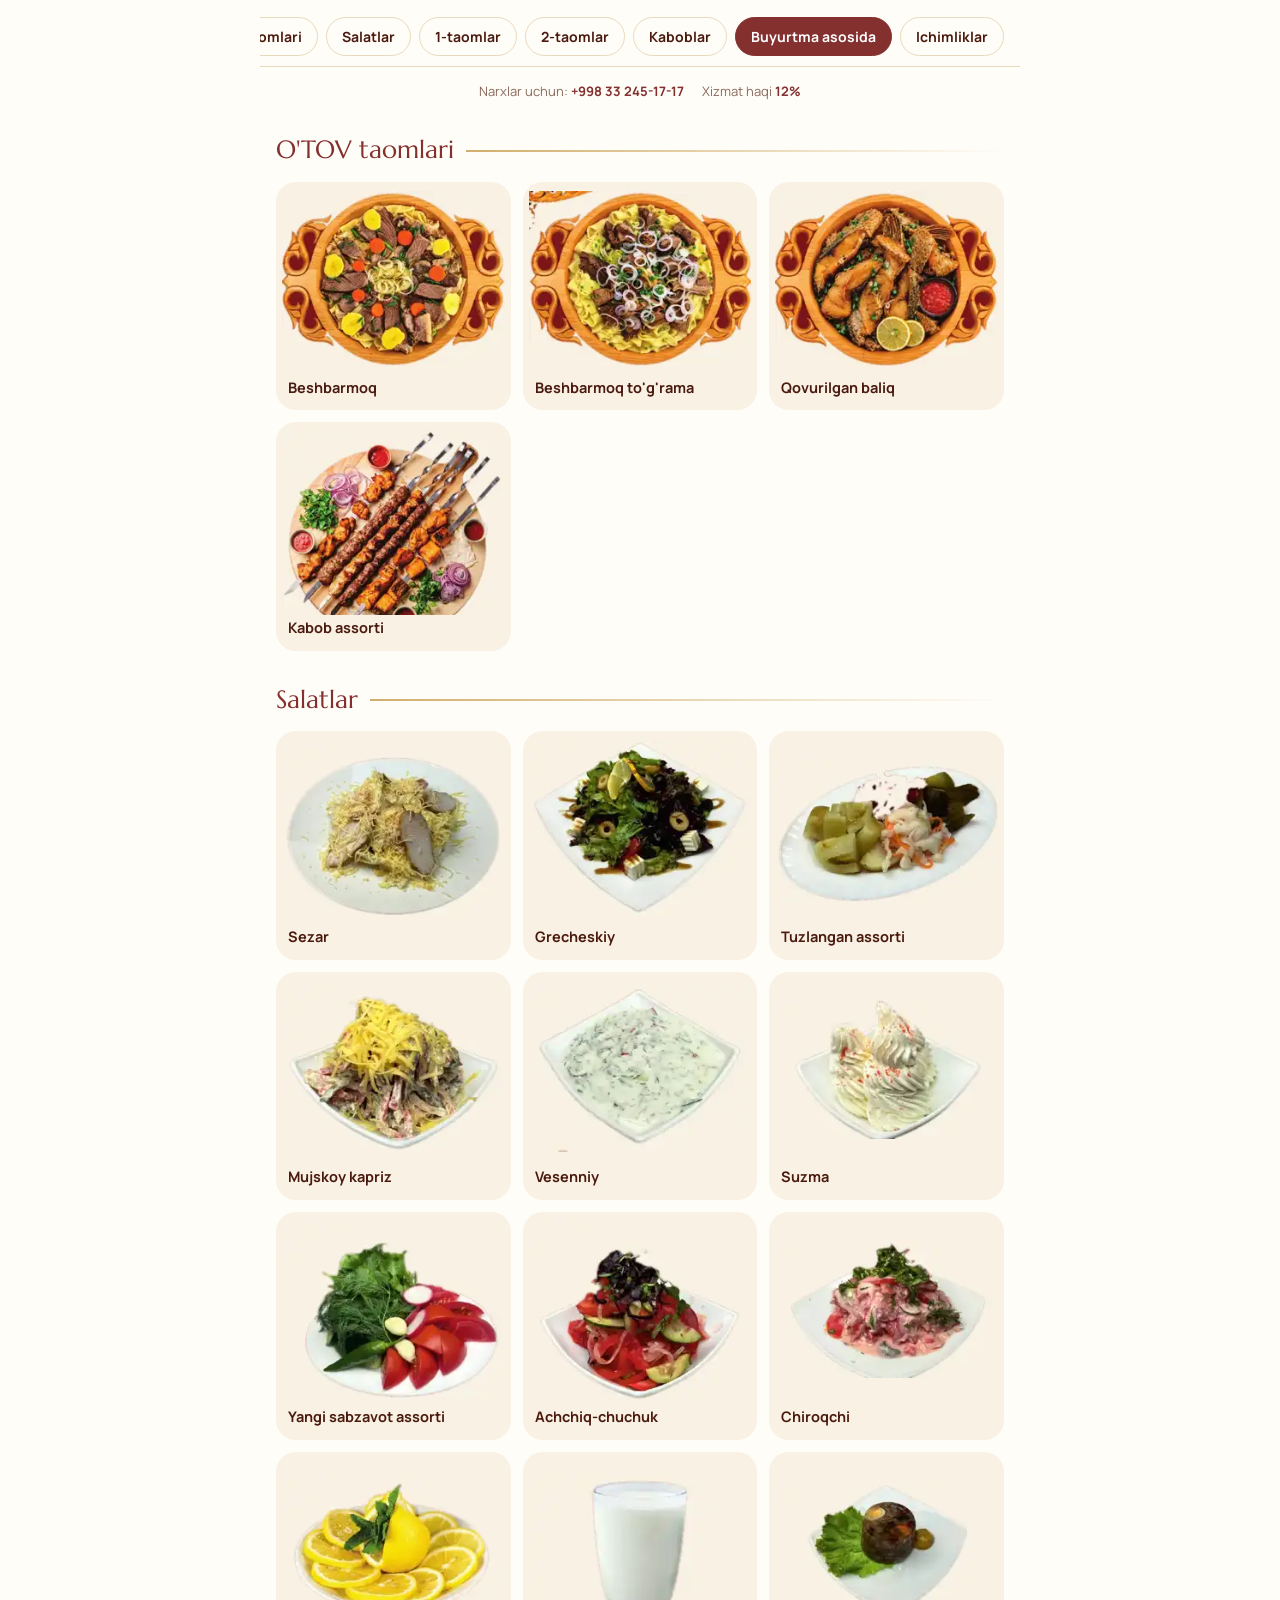
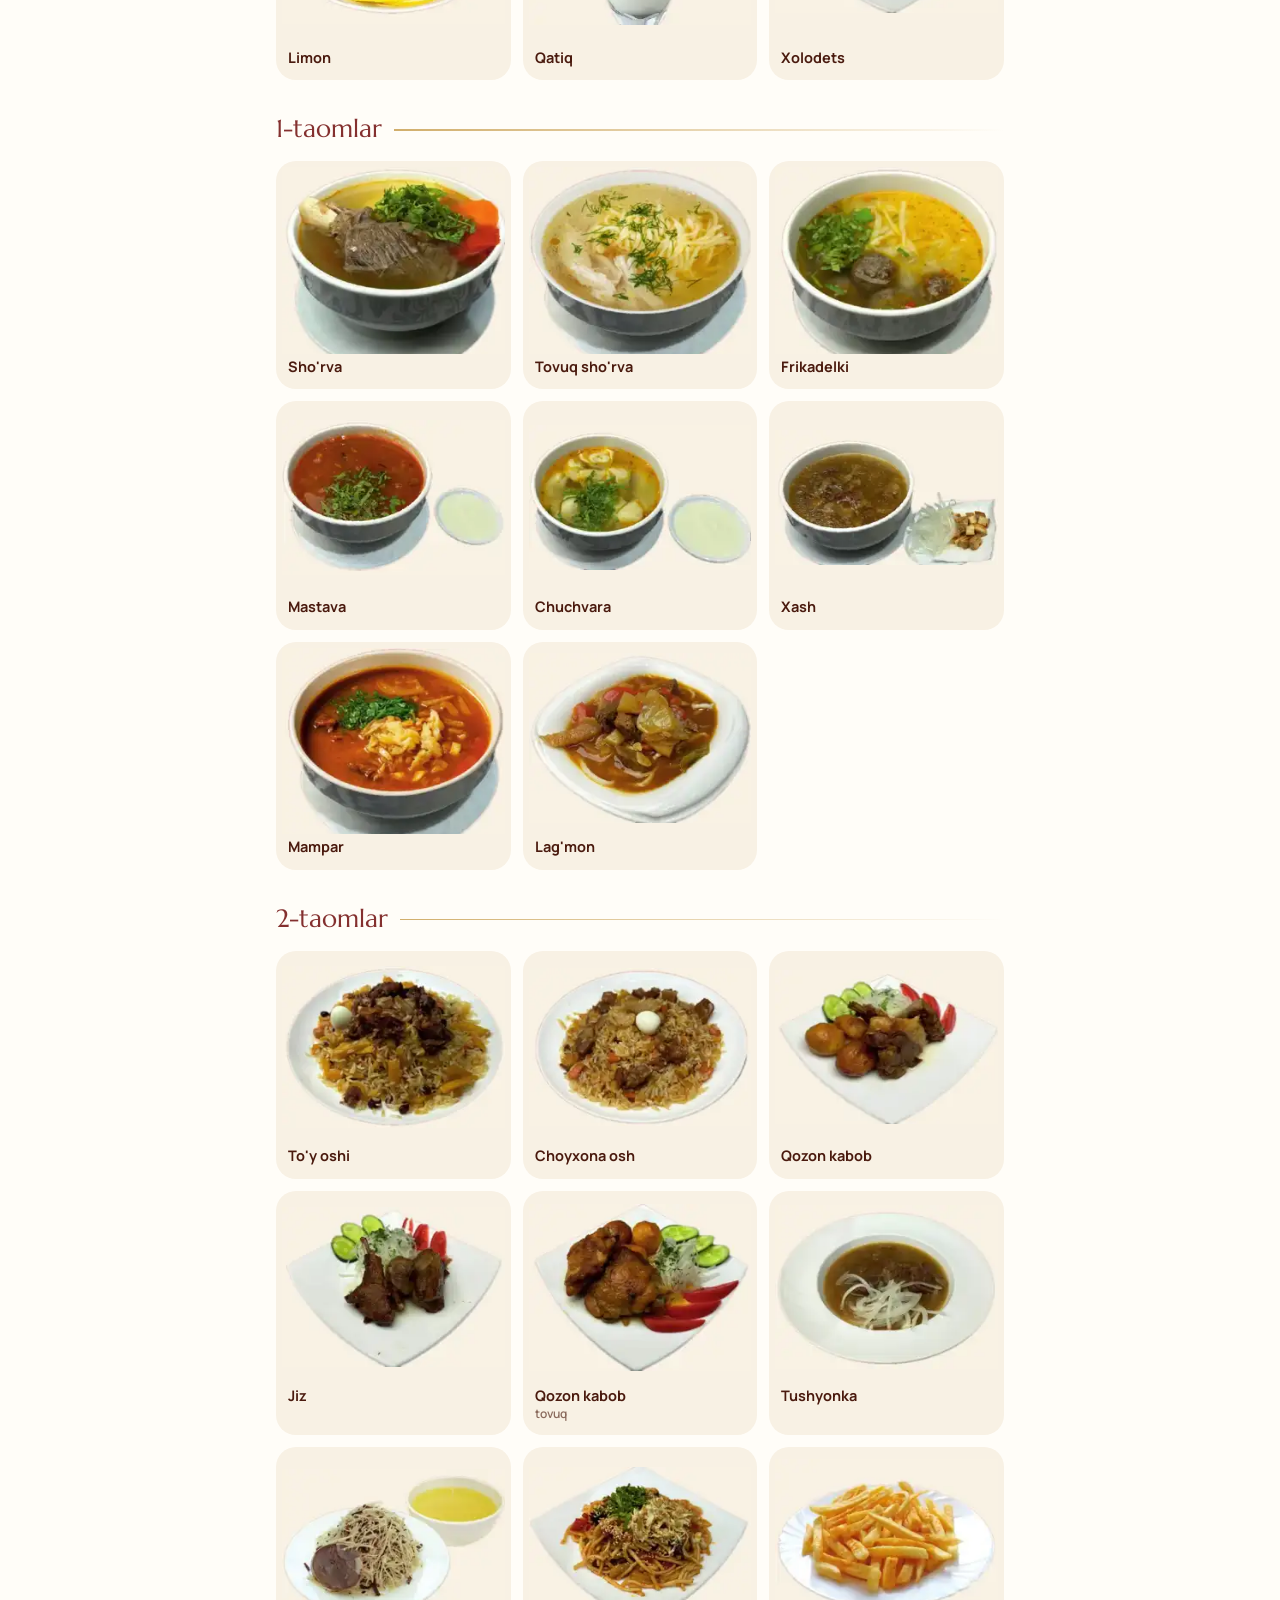
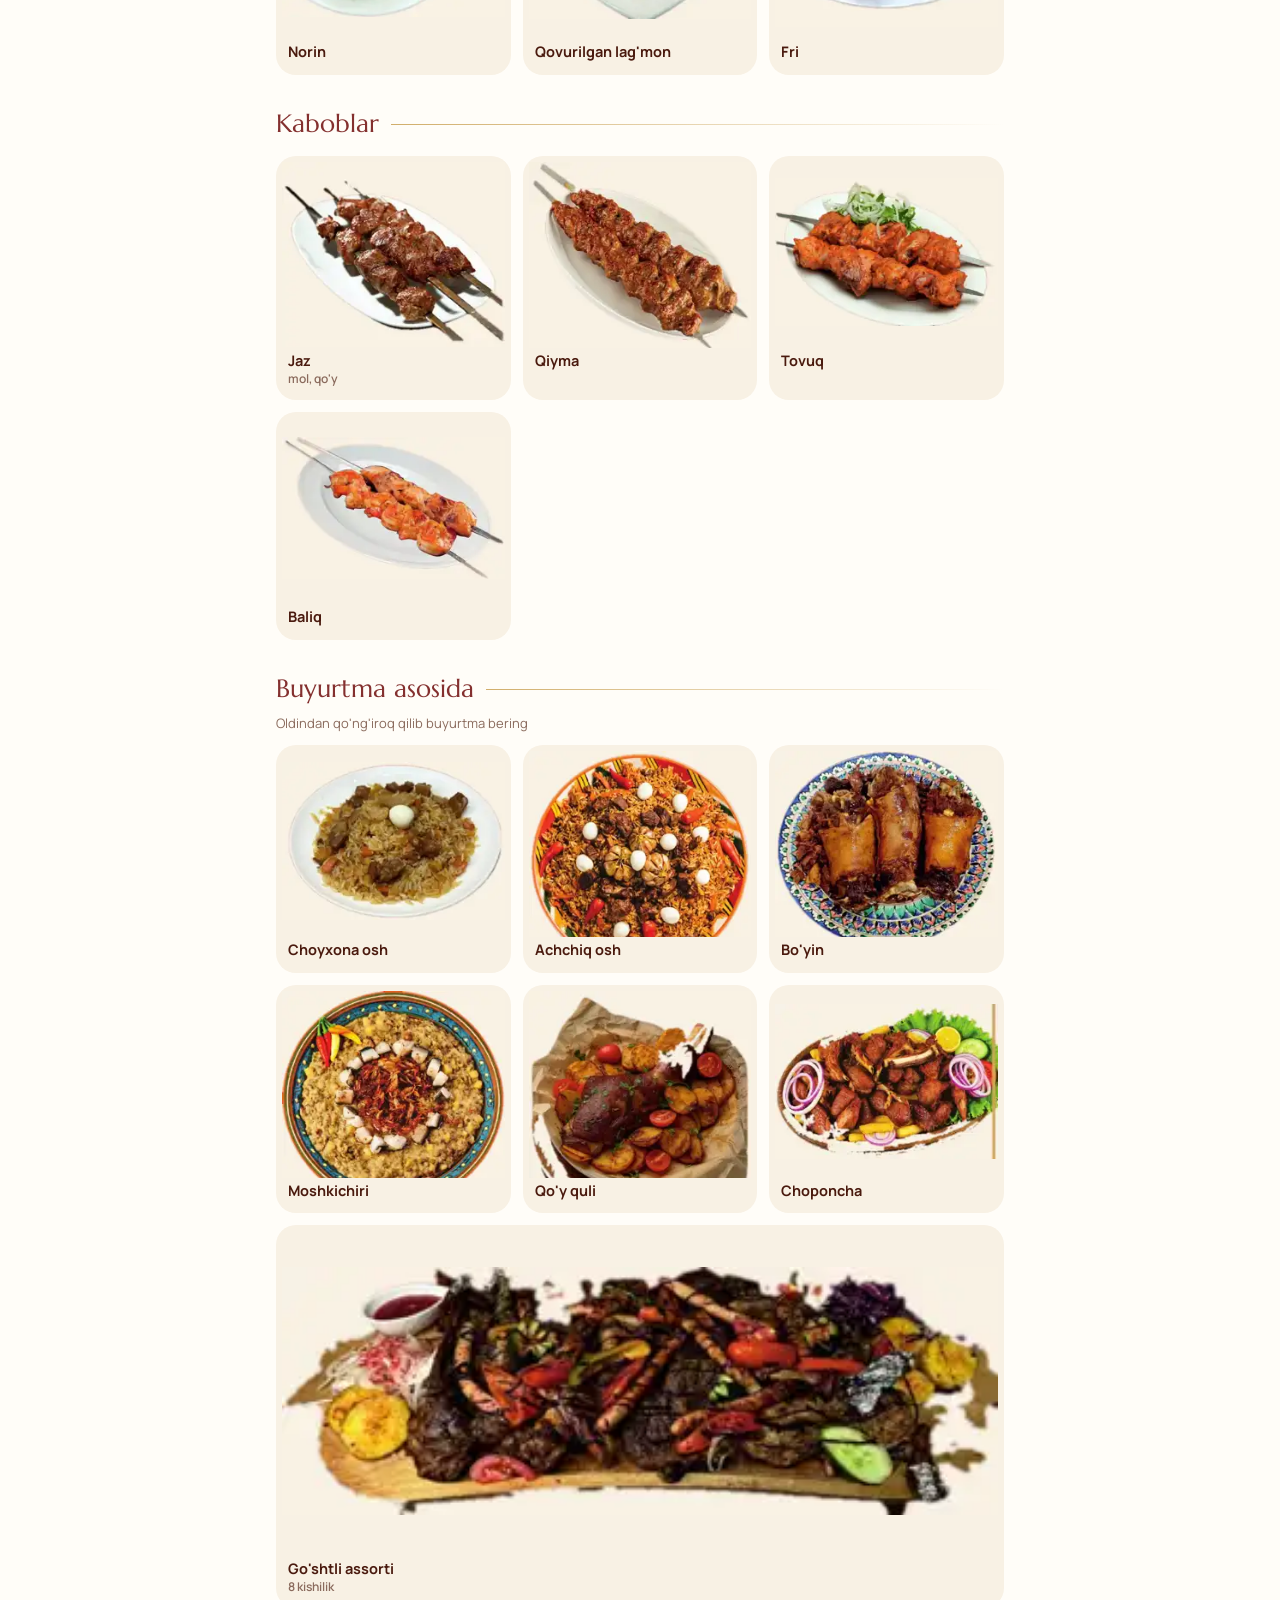
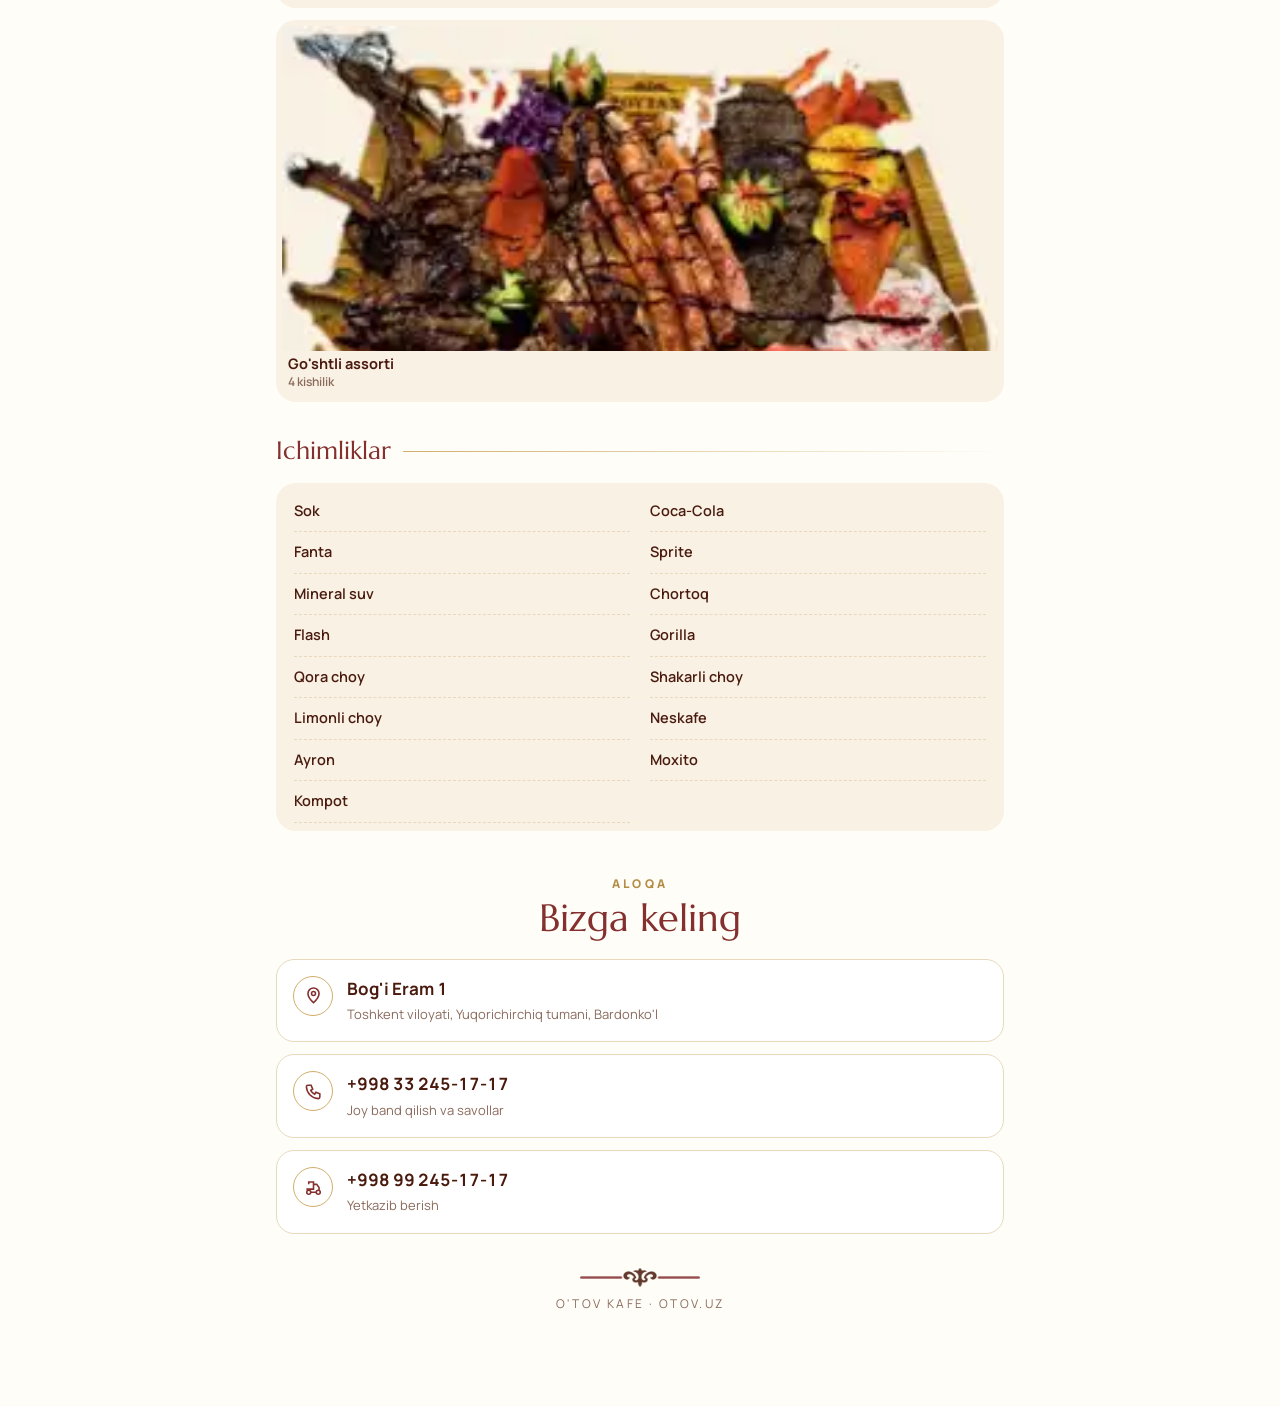
==== commit 617c28b1: "Use Google Maps location as main address link Co-Authored-By: Claude Opus 5.5 <noreply@anthropic.com" ====
--- a/index.html
+++ b/index.html
@@ -148,9 +148,9 @@
     <p class="lead">Beshbarmoq, qovurilgan baliq, kaboblar va milliy taomlar</p>
     <img class="orn" src="/orn.png" alt="" width="150" height="24">
     <div class="actions">
-      <a class="act main" href="https://yandex.uz/maps/?pt=69.397771,41.252440&z=17&l=map" target="_blank" rel="noopener">
+      <a class="act main" href="https://maps.app.goo.gl/8K3b4AavrQJA2eQ56" target="_blank" rel="noopener">
         <span class="ic"><svg viewBox="0 0 24 24" fill="none" stroke="currentColor" stroke-width="2"><path d="M12 21s-7-6.2-7-11.5A7 7 0 0 1 19 9.5C19 14.8 12 21 12 21z"/><circle cx="12" cy="9.5" r="2.5"/></svg></span>
-        <span class="tx"><b>Bizning manzil</b><small>Xaritada ochish va yo'l qurish</small></span><span class="ar">→</span></a>
+        <span class="tx"><b>Bizning manzil</b><small>Google Maps: yo'l qurish</small></span><span class="ar">→</span></a>
       <a class="act" href="tel:+998332451717">
         <span class="ic"><svg viewBox="0 0 24 24" fill="none" stroke="currentColor" stroke-width="2"><path d="M5 4h4l2 5-2.5 1.5a11 11 0 0 0 5 5L15 13l5 2v4a2 2 0 0 1-2 2A16 16 0 0 1 3 6a2 2 0 0 1 2-2z"/></svg></span>
         <span class="tx"><b>Joy band qilish</b><small>+998 33 245-17-17</small></span><span class="ar">→</span></a>
@@ -160,8 +160,8 @@
       <div class="minis">
         <a class="mini" href="https://yandex.ru/navi?whatshere%5Bpoint%5D=69.3977713768268%2C41.252440477498965&whatshere%5Bzoom%5D=17" target="_blank" rel="noopener">
           <svg viewBox="0 0 24 24" fill="none" stroke="currentColor" stroke-width="2"><path d="M3 11l18-8-8 18-2-8z"/></svg>Navigator</a>
-        <a class="mini" href="https://maps.google.com/?q=41.252440,69.397771" target="_blank" rel="noopener">
-          <svg viewBox="0 0 24 24" fill="none" stroke="currentColor" stroke-width="2"><path d="M9 4 3 6v14l6-2 6 2 6-2V4l-6 2z"/><path d="M9 4v14M15 6v14"/></svg>Google Maps</a>
+        <a class="mini" href="https://yandex.uz/maps/?pt=69.397771,41.252440&z=17&l=map" target="_blank" rel="noopener">
+          <svg viewBox="0 0 24 24" fill="none" stroke="currentColor" stroke-width="2"><path d="M9 4 3 6v14l6-2 6 2 6-2V4l-6 2z"/><path d="M9 4v14M15 6v14"/></svg>Yandex Xarita</a>
         <a class="mini" href="https://www.instagram.com/otov.uz" target="_blank" rel="noopener">
           <svg viewBox="0 0 24 24" fill="none" stroke="currentColor" stroke-width="2"><rect x="3" y="3" width="18" height="18" rx="5"/><circle cx="12" cy="12" r="4"/><circle cx="17.5" cy="6.5" r="1" fill="currentColor"/></svg>Instagram</a>
       </div>
@@ -191,7 +191,7 @@
     <div class="sh"><p>Aloqa</p><h2>Bizga keling</h2></div>
     <div class="contact">
       <div class="cc"><span class="ic"><svg viewBox="0 0 24 24" fill="none" stroke="currentColor" stroke-width="2"><path d="M12 21s-7-6.2-7-11.5A7 7 0 0 1 19 9.5C19 14.8 12 21 12 21z"/><circle cx="12" cy="9.5" r="2.5"/></svg></span>
-        <div><b>Bog'i Eram 1</b><span>Toshkent viloyati, Yuqorichirchiq tumani, Bardonko'l</span></div></div>
+        <div><a href="https://maps.app.goo.gl/8K3b4AavrQJA2eQ56" target="_blank" rel="noopener"><b>Bog'i Eram 1</b></a><span>Toshkent viloyati, Yuqorichirchiq tumani, Bardonko'l</span></div></div>
       <div class="cc"><span class="ic"><svg viewBox="0 0 24 24" fill="none" stroke="currentColor" stroke-width="2"><path d="M5 4h4l2 5-2.5 1.5a11 11 0 0 0 5 5L15 13l5 2v4a2 2 0 0 1-2 2A16 16 0 0 1 3 6a2 2 0 0 1 2-2z"/></svg></span>
         <div><a href="tel:+998332451717"><b>+998 33 245-17-17</b></a><span>Joy band qilish va savollar</span></div></div>
       <div class="cc"><span class="ic"><svg viewBox="0 0 24 24" fill="none" stroke="currentColor" stroke-width="2"><circle cx="6" cy="18" r="2.5"/><circle cx="18" cy="18" r="2.5"/><path d="M8.5 18h7M3 14h9V8h4l3 4v4M12 8V5H6v3"/></svg></span>
@@ -203,7 +203,7 @@
 
 <div class="fab">
   <a class="c" href="tel:+998332451717"><svg viewBox="0 0 24 24" fill="none" stroke="currentColor" stroke-width="2.2"><path d="M5 4h4l2 5-2.5 1.5a11 11 0 0 0 5 5L15 13l5 2v4a2 2 0 0 1-2 2A16 16 0 0 1 3 6a2 2 0 0 1 2-2z"/></svg>Qo'ng'iroq</a>
-  <a class="m" href="https://yandex.uz/maps/?pt=69.397771,41.252440&z=17&l=map" target="_blank" rel="noopener"><svg viewBox="0 0 24 24" fill="none" stroke="currentColor" stroke-width="2.2"><path d="M12 21s-7-6.2-7-11.5A7 7 0 0 1 19 9.5C19 14.8 12 21 12 21z"/><circle cx="12" cy="9.5" r="2.5"/></svg>Manzil</a>
+  <a class="m" href="https://maps.app.goo.gl/8K3b4AavrQJA2eQ56" target="_blank" rel="noopener"><svg viewBox="0 0 24 24" fill="none" stroke="currentColor" stroke-width="2.2"><path d="M12 21s-7-6.2-7-11.5A7 7 0 0 1 19 9.5C19 14.8 12 21 12 21z"/><circle cx="12" cy="9.5" r="2.5"/></svg>Manzil</a>
 </div>
 
 <script>
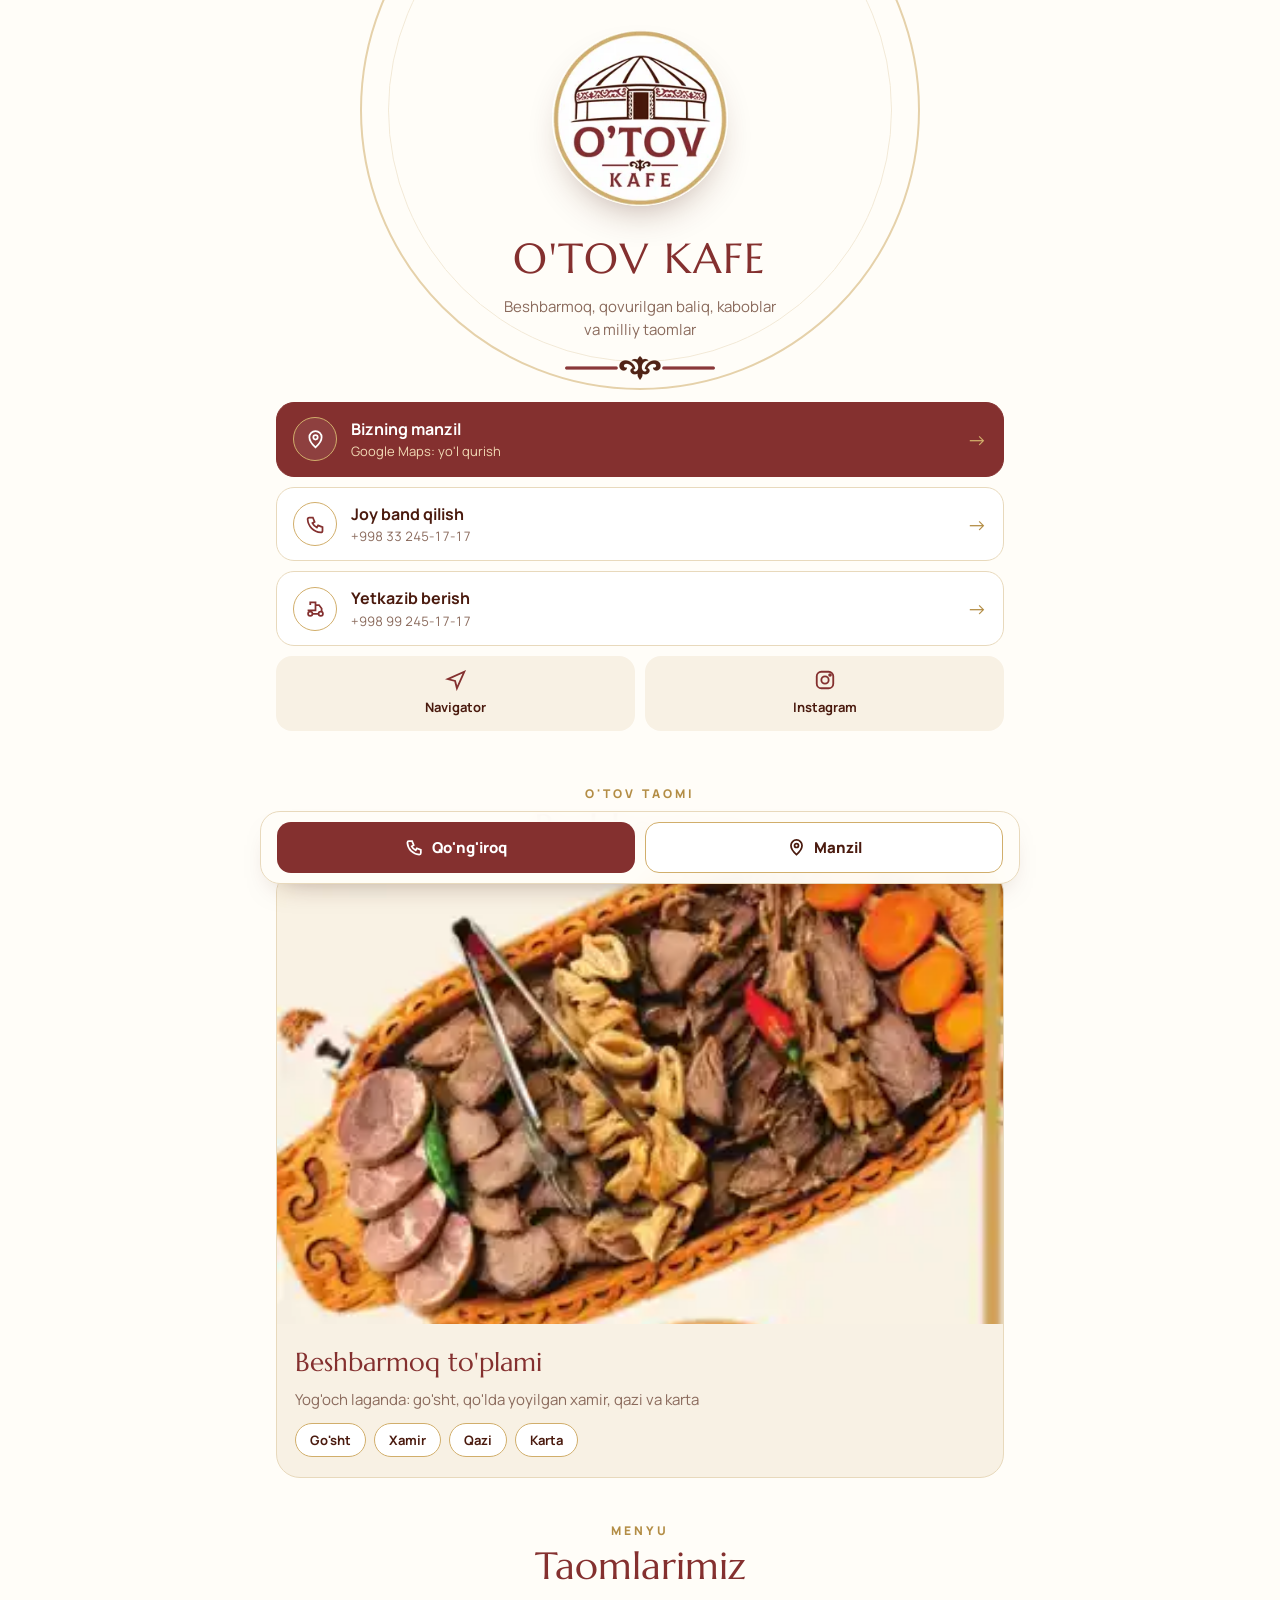
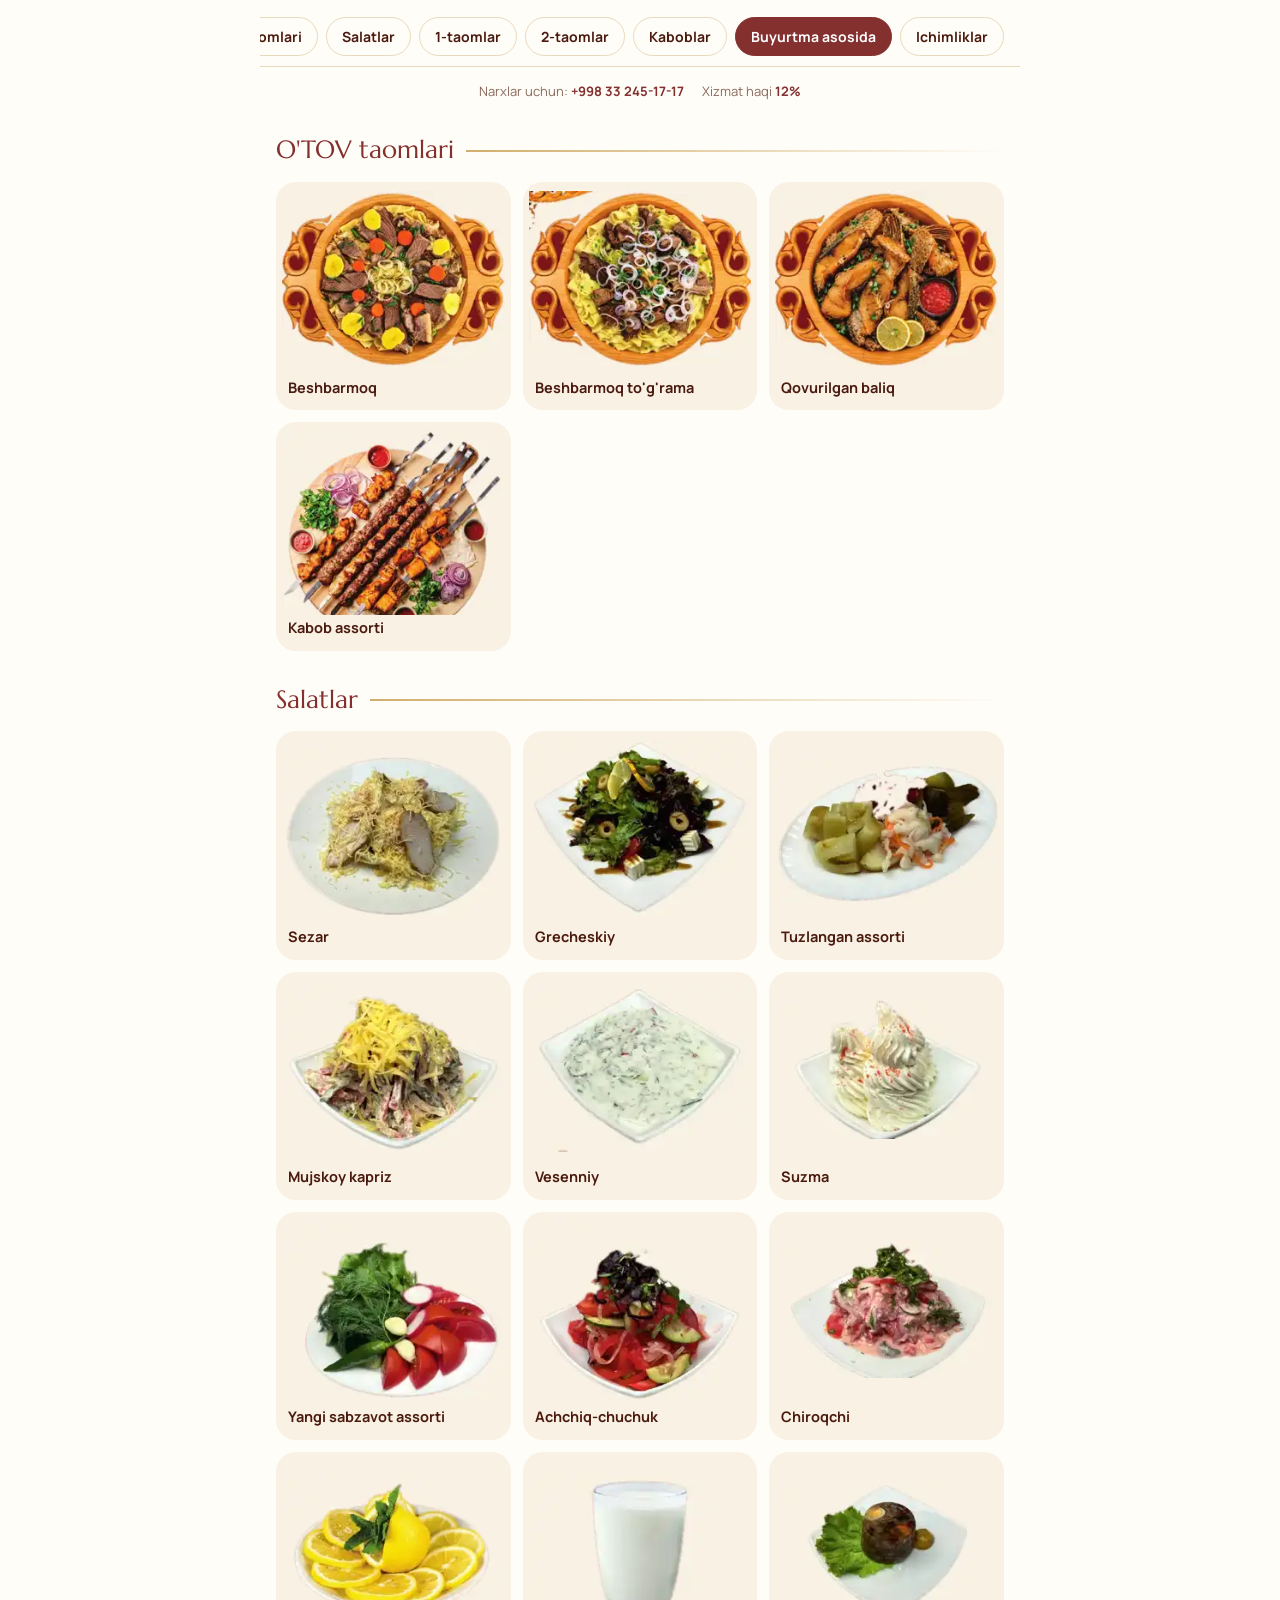
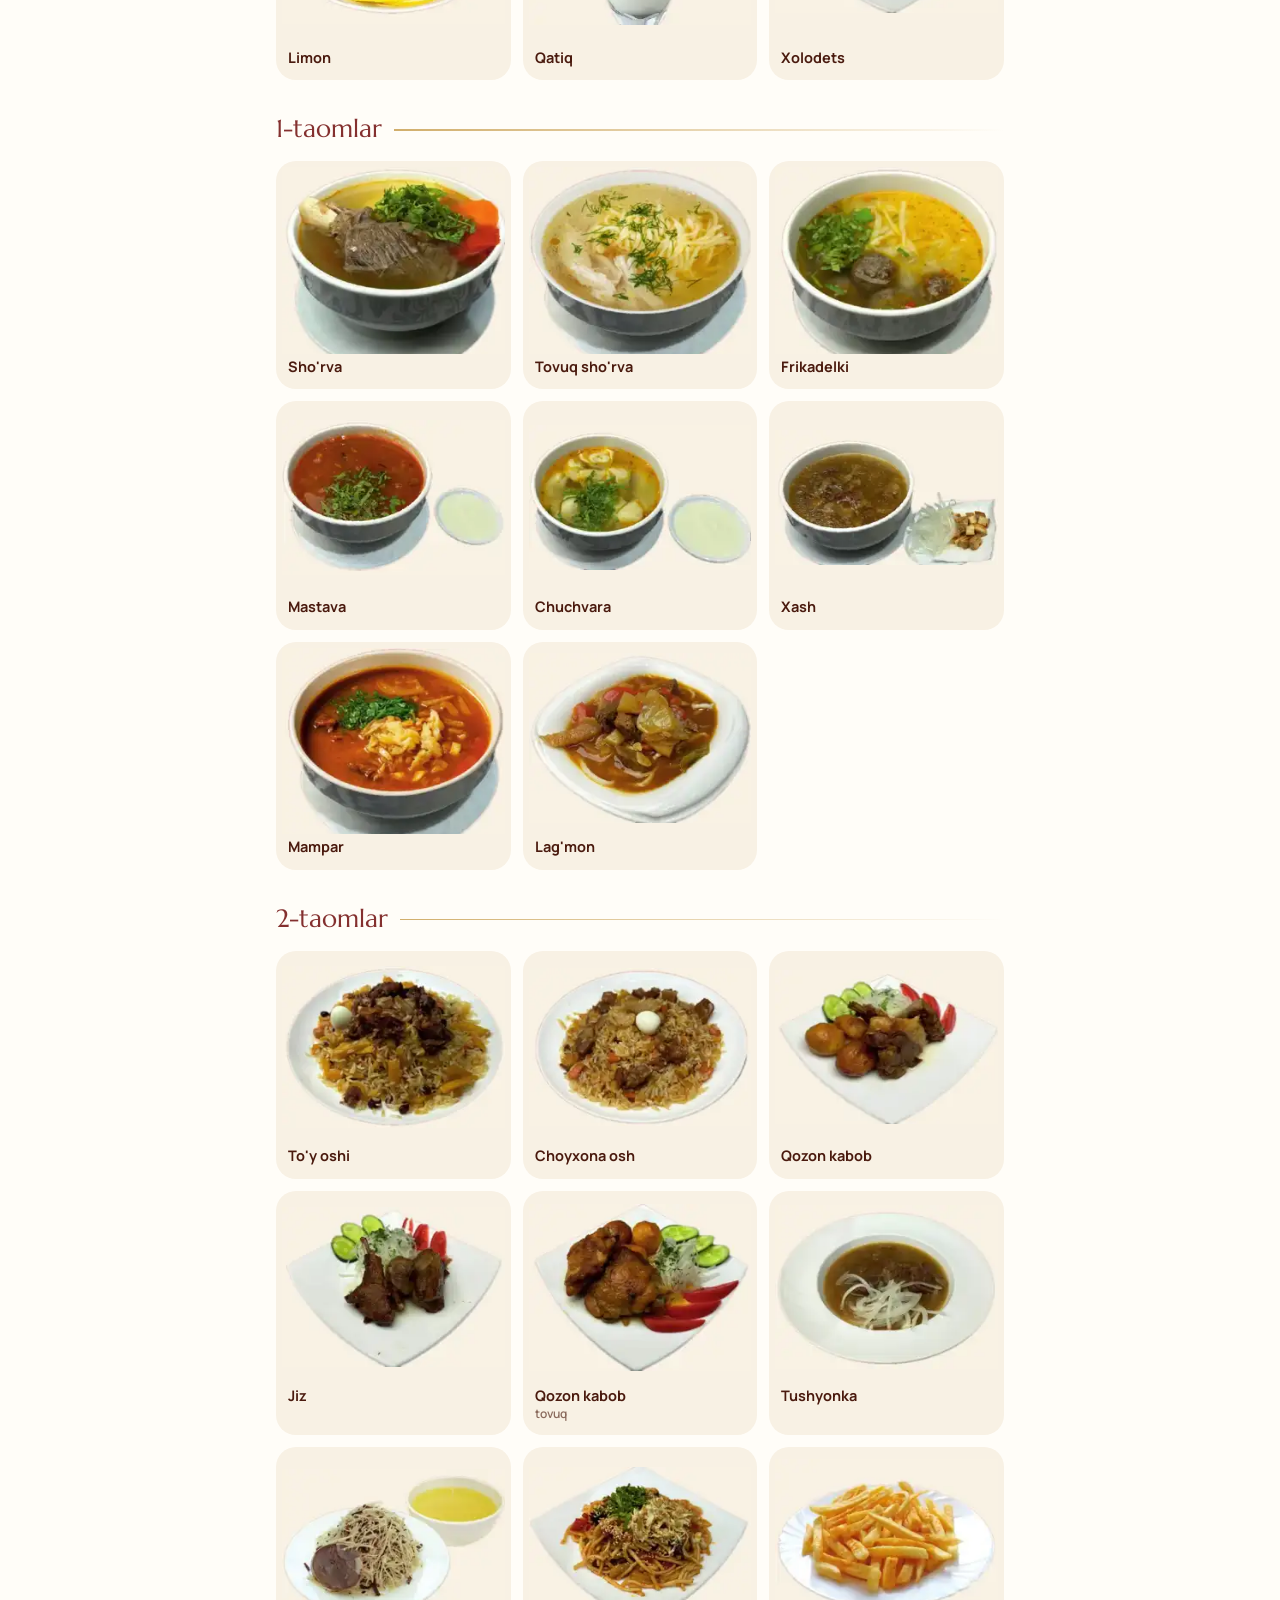
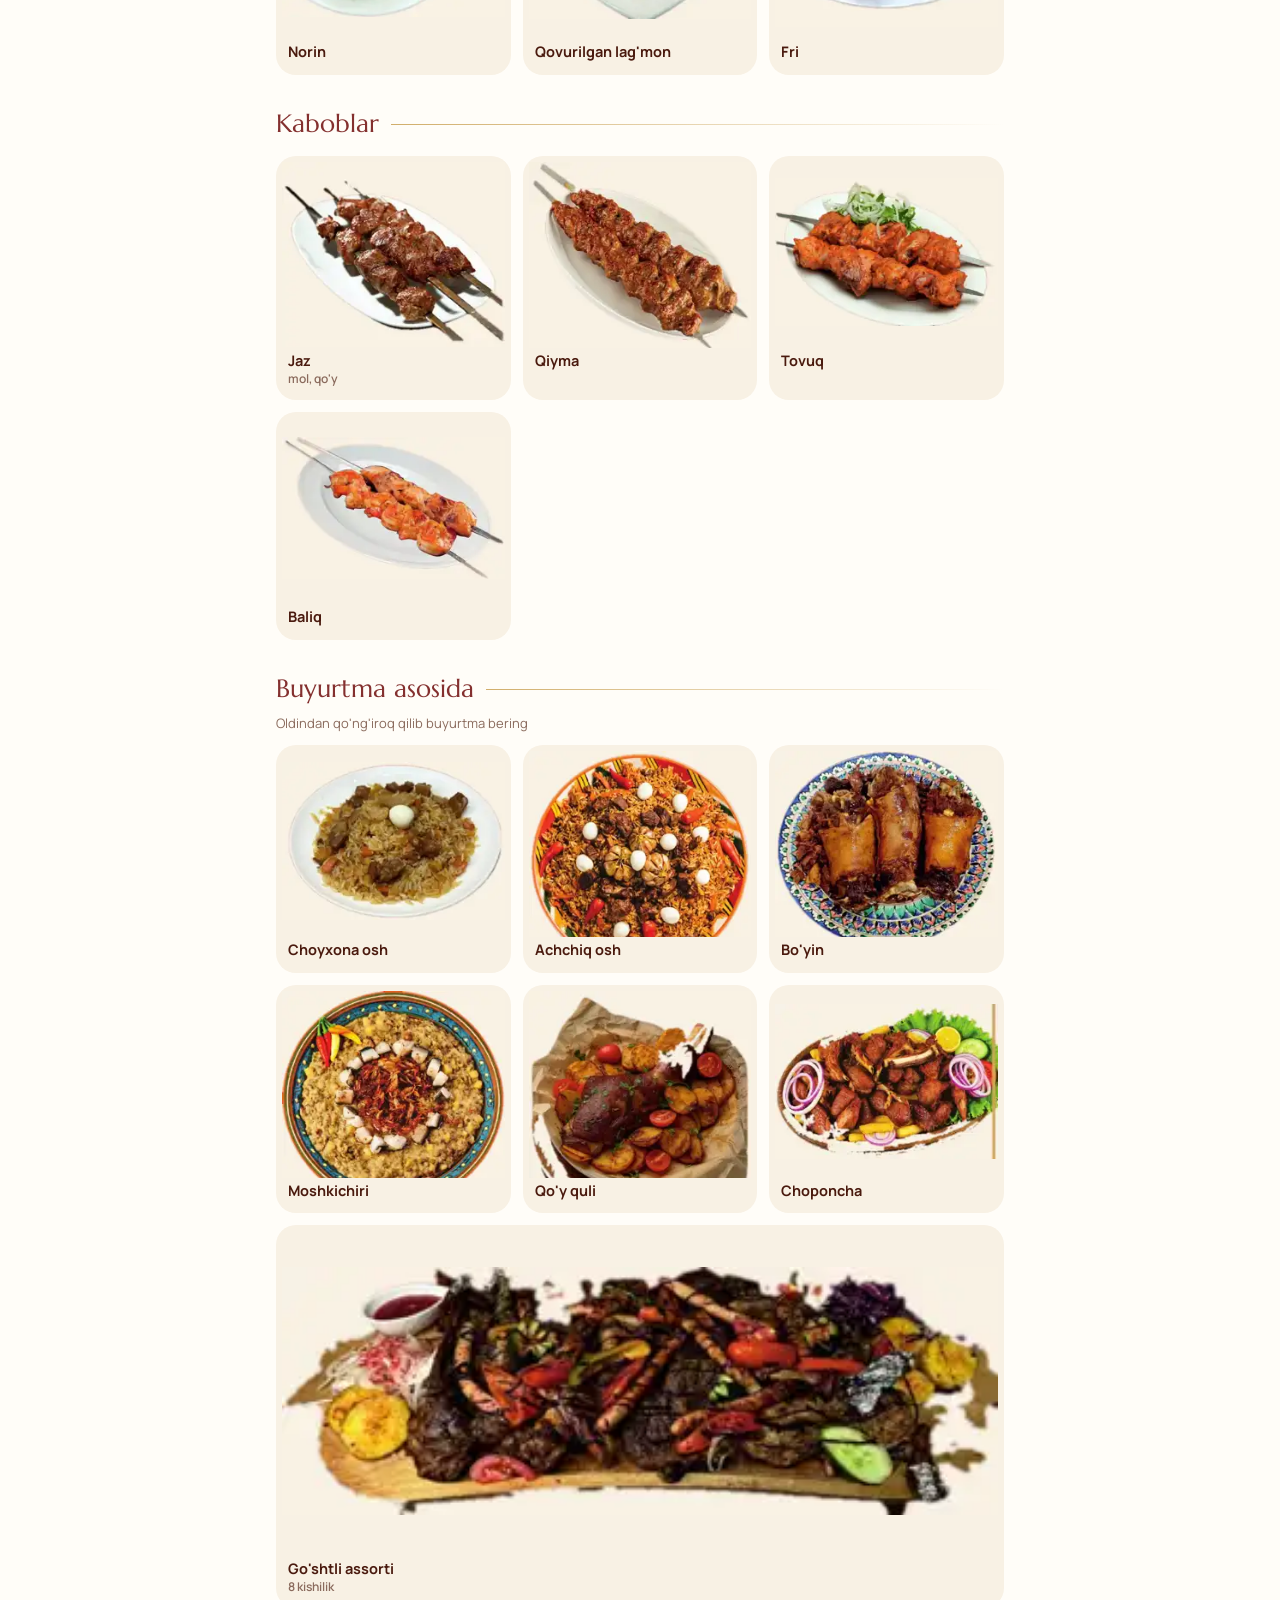
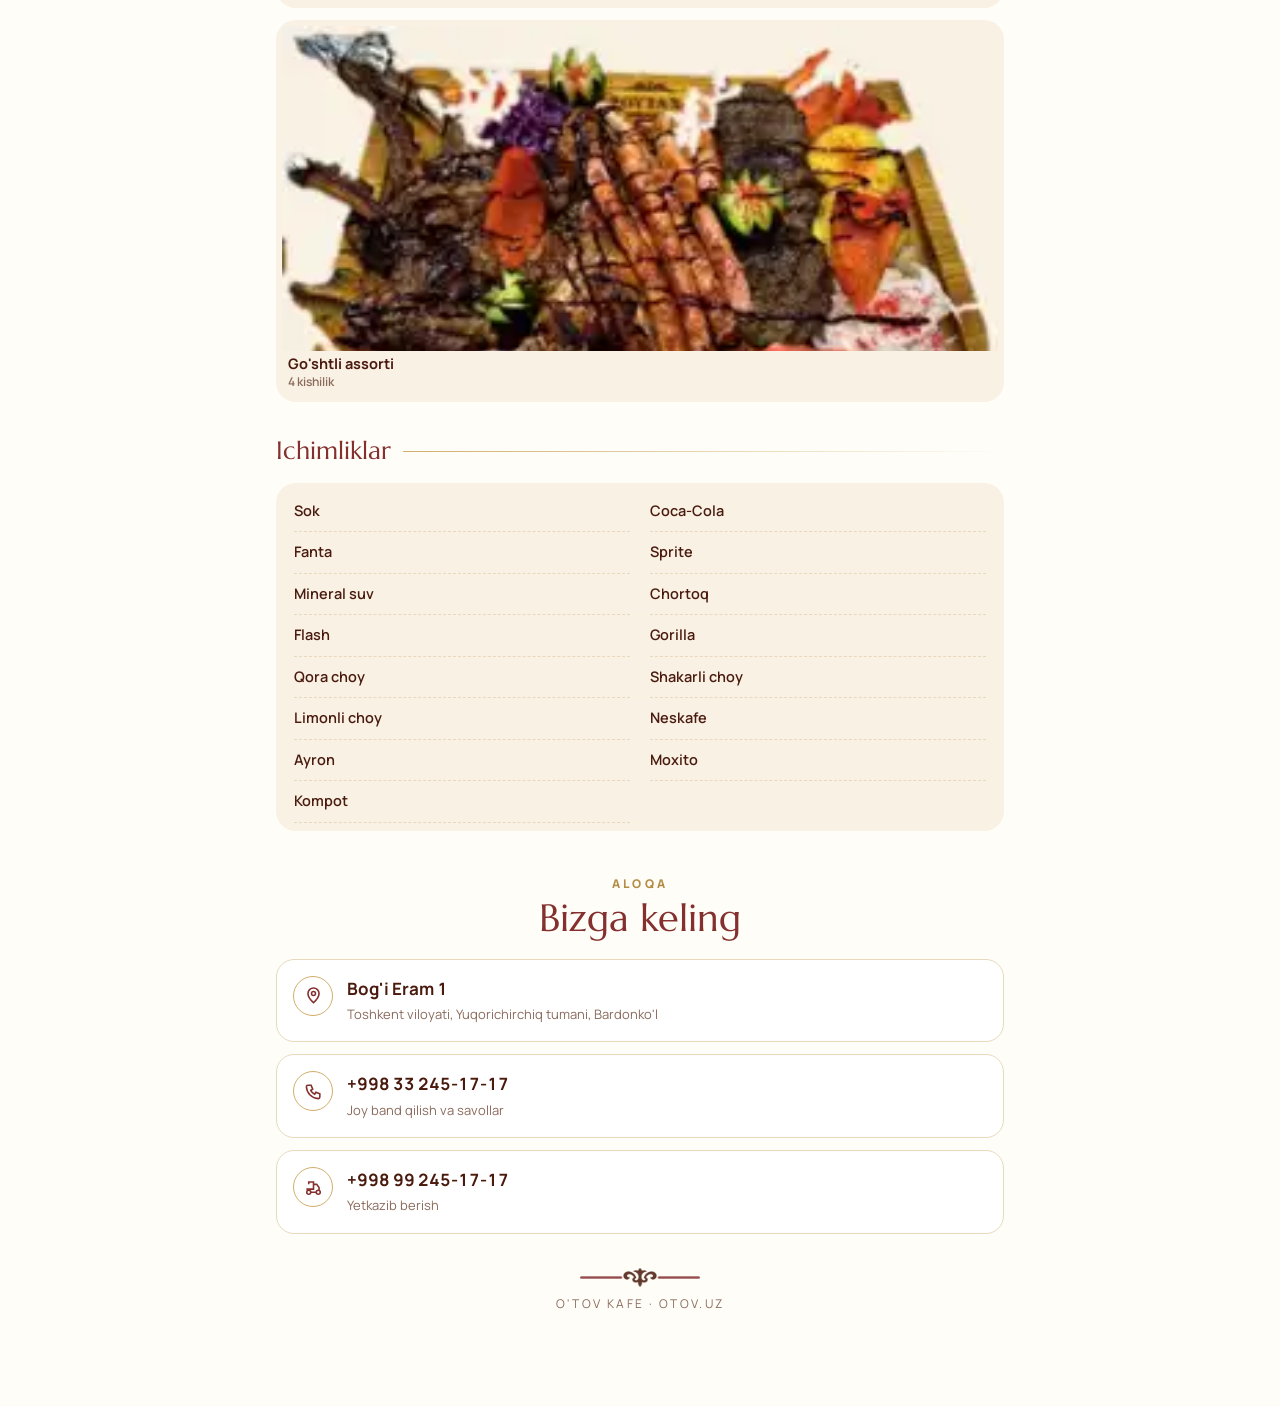
==== commit 9fff7e37: "Remove Yandex Maps button Co-Authored-By: Claude Opus 5.5 <noreply@anthropic.com> Claude-Session: ht" ====
--- a/index.html
+++ b/index.html
@@ -60,7 +60,7 @@
 .act.main::after{content:"";position:absolute;inset:0;transform:translateX(-130%);
   background:linear-gradient(100deg,transparent 35%,rgba(255,236,200,.28) 50%,transparent 65%);animation:sheen 4.2s ease-in-out 1.4s infinite}
 .actions .act:nth-child(2){animation-delay:.07s}.actions .act:nth-child(3){animation-delay:.14s}
-.minis{display:grid;grid-template-columns:repeat(3,1fr);gap:10px;animation:up .7s .2s cubic-bezier(.2,.8,.2,1) both}
+.minis{display:grid;grid-template-columns:repeat(2,1fr);gap:10px;animation:up .7s .2s cubic-bezier(.2,.8,.2,1) both}
 .mini{display:flex;flex-direction:column;align-items:center;gap:6px;padding:12px 6px;border-radius:16px;text-decoration:none;background:var(--cream);
   font-size:13px;font-weight:700;color:var(--brown);border:1.5px solid transparent;transition:border-color .2s}
 .mini svg{width:22px;height:22px;color:var(--wine)}
@@ -160,8 +160,6 @@
       <div class="minis">
         <a class="mini" href="https://yandex.ru/navi?whatshere%5Bpoint%5D=69.3977713768268%2C41.252440477498965&whatshere%5Bzoom%5D=17" target="_blank" rel="noopener">
           <svg viewBox="0 0 24 24" fill="none" stroke="currentColor" stroke-width="2"><path d="M3 11l18-8-8 18-2-8z"/></svg>Navigator</a>
-        <a class="mini" href="https://yandex.uz/maps/?pt=69.397771,41.252440&z=17&l=map" target="_blank" rel="noopener">
-          <svg viewBox="0 0 24 24" fill="none" stroke="currentColor" stroke-width="2"><path d="M9 4 3 6v14l6-2 6 2 6-2V4l-6 2z"/><path d="M9 4v14M15 6v14"/></svg>Yandex Xarita</a>
         <a class="mini" href="https://www.instagram.com/otov.uz" target="_blank" rel="noopener">
           <svg viewBox="0 0 24 24" fill="none" stroke="currentColor" stroke-width="2"><rect x="3" y="3" width="18" height="18" rx="5"/><circle cx="12" cy="12" r="4"/><circle cx="17.5" cy="6.5" r="1" fill="currentColor"/></svg>Instagram</a>
       </div>
